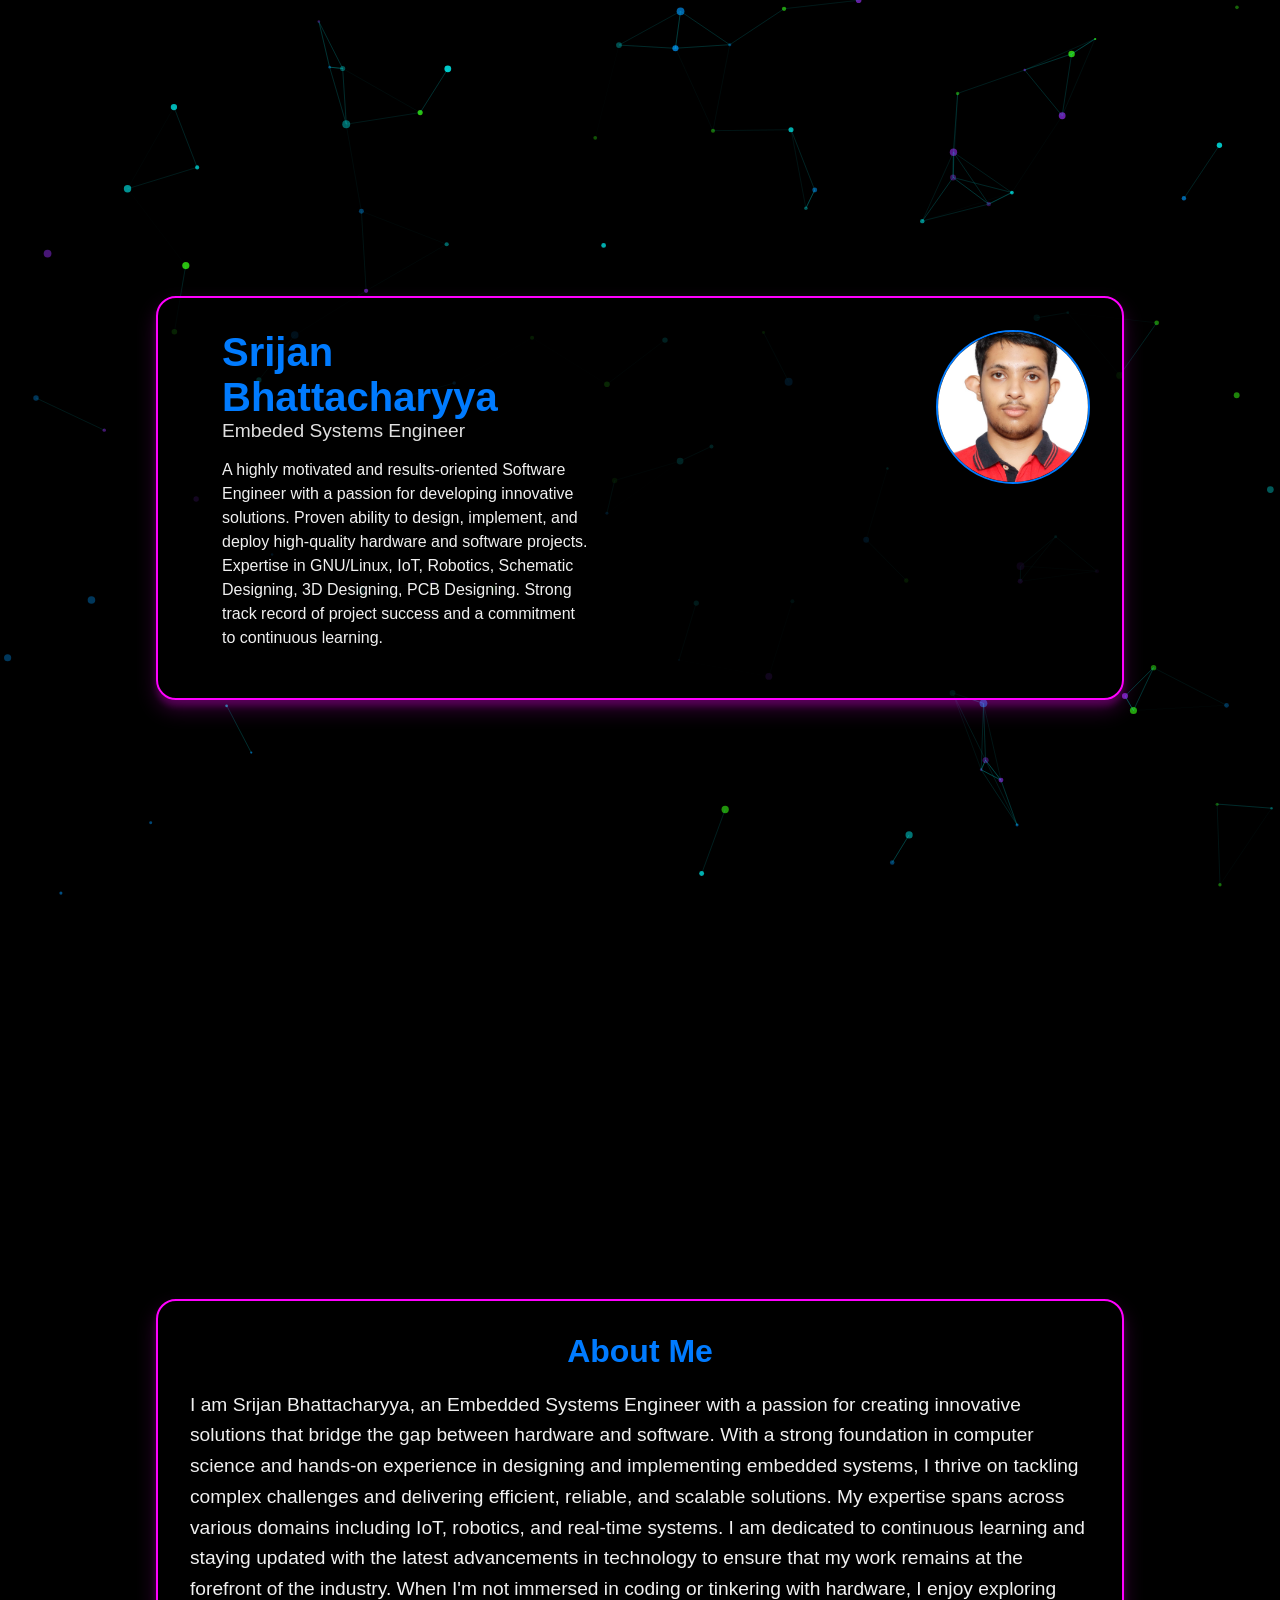
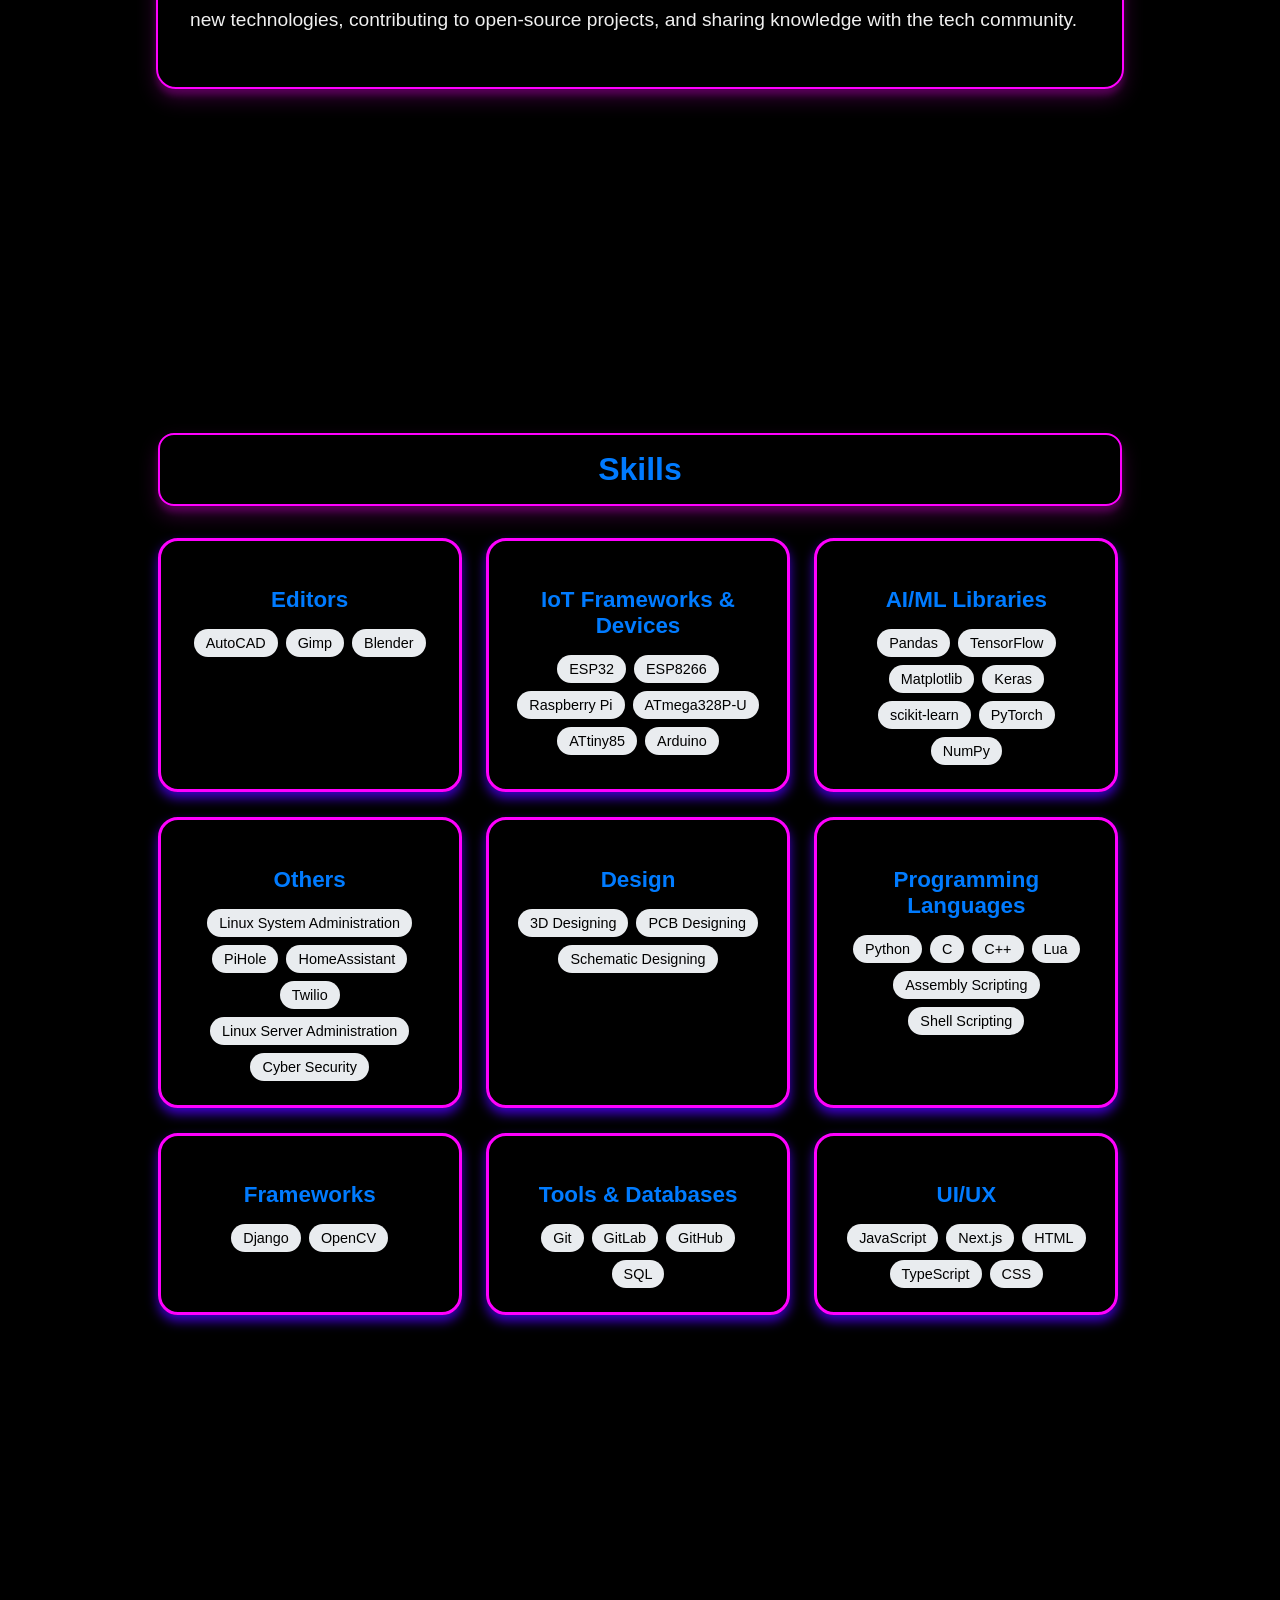
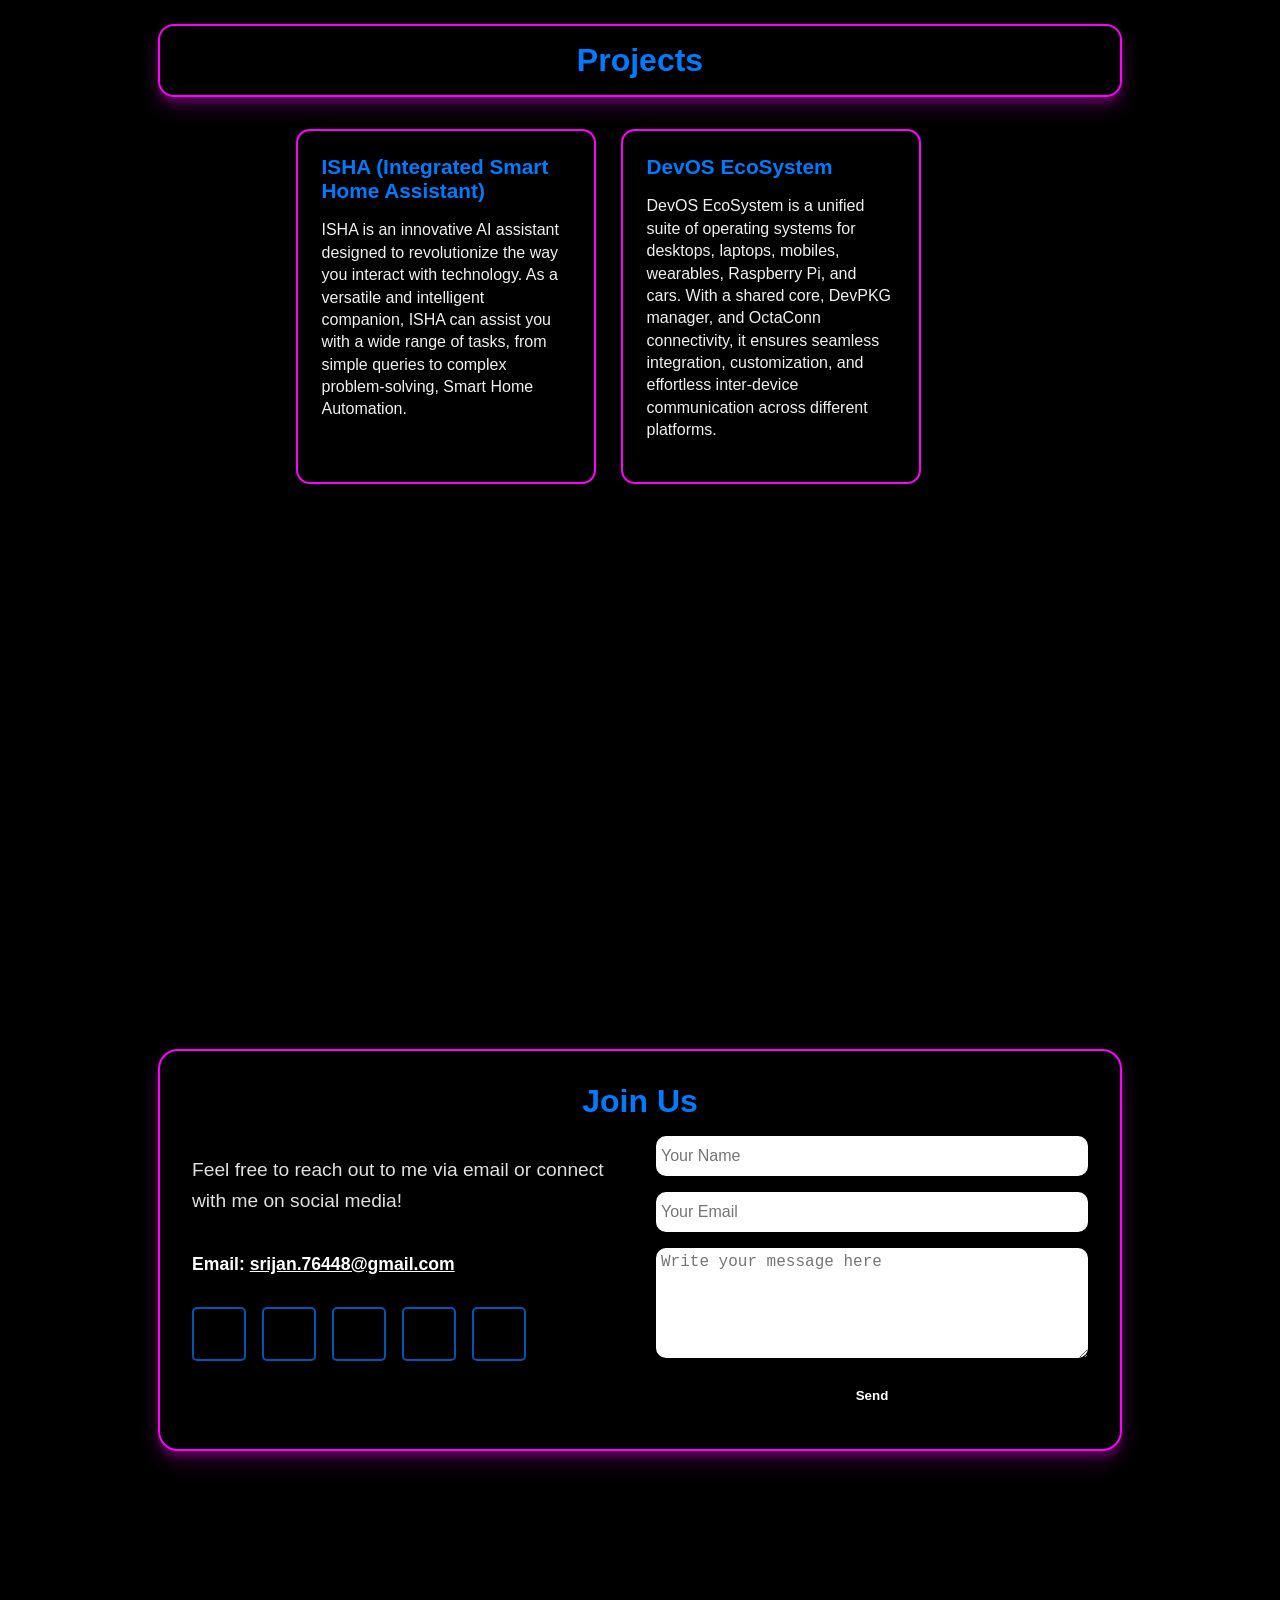
==== index.html @ d88d39b9 "Add files via upload" ====
<!DOCTYPE html>
<html lang="en">
  <head>
    <meta charset="UTF-8" />
    <meta name="viewport" content="width=device-width, initial-scale=1.0" />
    <title id="web-title">My Portfolio</title>
    <link rel="stylesheet" href="index.css" />
  </head>
  <body>
    <canvas id="particleAccelerator"></canvas>
    <!-- Home Card -->
    <div class="home-space section-space">
      <div id="home" class="home card">
        <img
          id="profile-pic"
          src=""
          alt="Srijan Bhattacharyya"
          align="right"
          class="profile-pic"
        />
        <div class="text-area" align="left">
          <span id="user-name" class="user-name">Srijan Bhattacharyya</span>
          <br />
          <span id="user-details" class="user-details"></span>
          <br />
          <p id="user-short-description" class="user-short-description"></p>
        </div>
      </div>
    </div>

    <!-- About Card -->
    <div class="about-space section-space">
      <div id="about" class="about card">
        <span id="about-title" class="about-title card-title">About Me</span>
        <p id="about-description" class="about-description"></p>
      </div>
    </div>

    <!-- Skills Card -->
    <div class="skills-space section-space">
      <div id="skills" class="skills">
        <div class="card title-card">
          <span id="skills-title" class="skills-title title-card-title">Skills</span>
        </div>
        <div id="skills-list" class="skills-list"></div>
      </div>
    </div>

    <!-- Projects Card -->
    <div class="projects-space section-space">
      <div class="projects">
        <div class="card title-card">
          <span id="projects-title" class="projects-title title-card-title"
            >Projects</span
          >
        </div>
        <div id="projects-list" class="projects-list"></div>
      </div>
    </div>

    <!-- Contact Us Card -->
    <div class="contact-us-space section-space">
      <div id="contact" class="contact card">
        <span id="contact-form-title" class="contact-form-title card-title">
          Join Us
        </span>

        <div class="contact-container">
          <!-- LEFT: Info -->
          <div class="contact-info">
            <p id="contact-description" class="contact-description"></p>
            <br>
            <span id="email-address" class="email-address"></span>
            <br>
            <div id="social-links" class="social-links"></div>
          </div>

          <!-- RIGHT: Form -->
          <div id="contact-form" class="contact-form">
            <input
              type="text"
              id="name"
              name="name"
              required
              placeholder="Your Name"
              class="contact-form-entrys"
            />
            <input
              type="email"
              id="email"
              name="email"
              required
              placeholder="Your Email"
              class="contact-form-entrys"
            />
            <textarea
              id="message"
              name="message"
              required
              placeholder="Write your message here"
              class="message-box contact-form-entrys"
            ></textarea>
            <button
              type="submit"
              id="submit"
              class="contact-form-submit-button"
            >
              Send
            </button>
          </div>
        </div>
      </div>
    </div>

    <script src="index.js"></script>
  </body>
</html>
---- index.css ----
:root {
  --base-color: #000000;
  --base-card-color: #000000cc;
  --base-border-color: #ff00ff;
  --highlight-color: #0056b3;
  --h1-color: #007bff;
  --h2-color: #007bff;
  --h3-color: #007bff;
  --text-color: #ffffff;
  --text-color-1: #e0e0e0;
  --text-color-2: #f0f0f0;
  --base-button-bg-color: #000000;
  --base-button-bg-hover-color: #000000;
  --chip-bg-color: #e9ecef;
  --chip-text-color: #000000;
  --card-shadow-color: #ff00ff33;
  --small-card-shadow-color: #4d00ffcc;

  --card-shadow-offset: 0;
  --card-shadow-w-offset: 6px;
  --card-shadow-h-offset: 12px;

  --floating-card-shadow-offset: 0;
  --floating-card-shadow-Xw-offset: 10px;
  --floating-card-shadow-Xh-offset: 20px;
  --floating-card-shadow-Yw-offset: 6px;
  --floating-card-shadow-Yh-offset: 6px;

  --card-border-radius: 14px;
  --card-list-gap: 25px;
  --max-card-width: 900px;
  --max-small-card-width: 300px;
}

body {
  font-family: Arial, sans-serif;
  transition: background-color 0.5s ease-in-out, color 0.5s ease-in-out;
  margin: 0;
  padding: 0;
  display: flex;
  flex-direction: column;
  align-items: center;
  overflow-x: hidden;
  position: relative;
  background-color: var(--base-color);
  color: var(--text-color);
  overflow-y: scroll;
}

::-webkit-scrollbar {
  width: 0;
}

#particleAccelerator {
  position: fixed;
  top: 0;
  left: 0;
  width: 100%;
  height: 100%;
  z-index: -1;
}

/* Reusable Card Style */
.card {
  width: 70vw;
  max-width: var(--max-card-width);
  padding: 2rem;
  border-radius: 20px;
  border: 2px solid var(--base-border-color);
  background: var(--base-card-color);
  box-shadow: var(--floating-card-shadow-offset) var(--floating-card-shadow-Xw-offset) var(--floating-card-shadow-Xh-offset) var(--card-shadow-color),
              var(--floating-card-shadow-offset) var(--floating-card-shadow-Yw-offset) var(--floating-card-shadow-Yh-offset) var(--card-shadow-color);
  text-align: center;
  animation: float 2s ease-in-out infinite alternate;
}

.card-title {
  display: block;
  font-size: 2rem;
  font-weight: bold;
  color: var(--h2-color);
  margin-bottom: 1rem;
}

.title-card-title {
  font-size: 2rem;
  font-weight: bold;
  color: var(--h2-color);
  margin-bottom: 1rem;
}


/* Title Cards */
.title-card {
  margin-bottom: 2rem;
  padding: 1rem 2rem;
  border: 2px solid var(--base-border-color);
  border-radius: 16px;
  background: var(--base-card-color);
  box-shadow: var(--floating-card-shadow-offset) var(--floating-card-shadow-Xw-offset) var(--floating-card-shadow-Xh-offset) var(--card-shadow-color),
              var(--floating-card-shadow-offset) var(--floating-card-shadow-Yw-offset) var(--floating-card-shadow-Yh-offset) var(--card-shadow-color);
  color: var(--h1-color);
  text-align: center;
  left: auto;
}

/* Give some spacing between sections */
.section-space {
  width: 100%;
  min-height: 100vh;
  display: flex;
  justify-content: center;
  align-items: center;
  padding: 3rem 1rem;
}

@media only screen and (max-width: 600px) {
  .card {
    width: 90vw;
    padding: 1.5rem;
  }
}

@keyframes float {
  0% {
    transform: translateY(0);
  }
  100% {
    transform: translateY(-5px);
  }
}

/* Card Barrel Roll */
@keyframes barrel-roll {
  0% {
    transform: rotate(0deg) scale(0.9);
    opacity: 0;
  }
  100% {
    transform: rotate(360deg) scale(1);
    opacity: 1;
  }
}

/* .card {
  opacity: 0;
  transform: scale(0.9);
  transition: opacity 0.5s, transform 0.5s;
} */

.card.roll-in {
  animation: barrel-roll 1s ease forwards;
}

/* Home Card */
.home {
  position: absolute;
  top: auto;
  left: auto;
  width: 100%;
  height: auto;
  max-width: var(--max-card-width);
}

.profile-pic {
  width: 150px;
  height: 150px;
  border-radius: 50%;
  object-fit: cover;
  border: 2px solid var(--h1-color);
}

.text-area {
  text-align: left;
  margin-left: 2rem;
  vertical-align: middle;
  max-width: calc(60vw - 400px);
  margin-top: auto;
  margin-bottom: auto;
}

.user-name {
  font-size: 2.5rem;
  font-weight: bold;
  color: var(--h1-color);
  margin-top: 1rem;
}

.user-details {
  font-size: 1.2rem;
  color: var(--text-color-1);
}

.user-short-description {
  margin-top: 1rem;
  font-size: 1rem;
  line-height: 1.5;
  color: var(--text-color-2);
}

/* About Card */
.about {
  width: 100%;
  max-width: var(--max-card-width);
  height: auto;
}

.about-description {
  font-size: 1.2rem;
  line-height: 1.6;
  color: var(--text-color-2);
  text-align: left;
}

/* Skills Cards */
.skills-space {
  width: 100%;
  min-height: 100vh;
  display: flex;
  justify-content: center;
  align-items: center;
  padding: 2rem;
}

.skills-list {
  display: grid;
  grid-template-columns: repeat(auto-fill, minmax(var(--max-small-card-width), 1fr));
  gap: var(--card-list-gap);
  justify-content: center;
  margin-top: 2rem;
  max-width: 960px;
}

.skill-card {
  background: var(--base-card-color);
  border: 3px solid var(--base-border-color);
  border-radius: 20px;
  padding: 1.5rem;
  width: 250px;
  box-shadow: var(--card-shadow-offset) var(--card-shadow-w-offset) var(--card-shadow-h-offset) var(--small-card-shadow-color);
  transition: transform 0.3s ease, box-shadow 0.3s ease;
  justify-self: center;
}

.skill-type {
  font-size: 1.4rem;
  font-weight: bold;
  color: var(--h3-color);
  margin-bottom: 1rem;
  text-align: center;
}

.skill-list {
  display: flex;
  flex-wrap: wrap;
  gap: 8px;
  justify-content: center;
}

.skill-list span {
  background: var(--chip-bg-color);
  padding: 6px 12px;
  border-radius: var(--card-border-radius);
  font-size: 0.9rem;
  color: var(--chip-text-color);
}

/* Projects Cards */
.projects-list {
  display: grid;
  grid-template-columns: repeat(auto-fill, minmax(var(--max-small-card-width), 1fr));
  gap: var(--card-list-gap);
  justify-content: center;
  margin-top: 2rem;
  max-width: var(--max-card-width);
}

/* Individual Project Card */
.project-card {
  background: var(--base-card-color);
  border: 2px solid var(--base-border-color);
  border-radius: var(--card-border-radius);
  padding: 1.5rem;
  transition: transform 0.3s ease, box-shadow 0.3s ease;
  text-align: left;
}

.projects-list {
  display: grid;
  grid-template-columns: repeat(auto-fit, var(--max-small-card-width));
  gap: var(--card-list-gap);
  justify-content: center;
  margin-top: 2rem;
  max-width: var(--max-card-width);
}

.project-card:hover {
  transform: translateY(-6px);
  box-shadow: var(--card-shadow-offset) var(--card-shadow-w-offset) var(--card-shadow-h-offset) var(--small-card-shadow-color);
}

.project-title {
  font-size: 1.3rem;
  font-weight: bold;
  color: var(--h3-color);
  margin-bottom: 0.5rem;
  display: block;
}

.project-description {
  font-size: 1rem;
  color: var(--text-color-2);
  margin-bottom: 1rem;
  line-height: 1.4;
}

.project-card a {
  display: inline-block;
  margin-top: 0.5rem;
  color: var(--base-border-color);
  font-weight: bold;
  text-decoration: none;
  transition: color 0.3s;
}

.project-image {
  width: 100%;
  height: 150px;
  object-fit: cover;
  border-radius: var(--card-border-radius);
  margin-bottom: 1rem;
}

.project-card a:hover {
  color: #007bff;
}

/* Contact Us Card */
.contact-container {
  display: flex;
  justify-content: space-between;
  align-items: flex-start;
  gap: 2rem;
  flex-wrap: wrap;
}

.contact-info {
  flex: 1;
  text-align: left;
}

.contact-form {
  flex: 1;
  display: flex;
  flex-direction: column;
  gap: 1rem;
}

.contact-form-entrys {
  display: flex;
  flex-direction: column;
  border: #00ffff40;
  border-radius: 10px;
  font-size: 1rem;
  transition: all 250ms ease;
  min-height: 30px;
  padding: 5px;
}

@media (max-width: 768px) {
  .contact-container {
    flex-direction: column;
  }
  .contact-info,
  .contact-form {
    width: 100%;
  }
}

.message-box {
  min-height: 100px;
  resize: vertical;
  max-height: 150px;
  overflow-y: auto;
}

.contact-form button {
  padding: 0.75rem 1.5rem;
  border: 2px solid var(--base-button-bg-hover-color);
  border-radius: 10px;
  background-color: var(--base-button-bg-color);
  color: var(--text-color);
  cursor: pointer;
  font-weight: bold;
  transition: background-color 0.3s;
}

.contact-form button:hover {
  background-color: var(--base-button-bg-hover-color);
}

.contact-description {
  font-size: 1.2rem;
  line-height: 1.6;
  color: var(--text-color-1);
  word-wrap: break-word;
}

.email-address{
  font-size: 1.1rem;
  font-weight: bold;
  color: var(--text-color);
}

.mail-id {
  text-decoration: underline;
}

.social-links {
  margin-top: 1rem;
  display: flex;
  gap: 1rem;
}

.social-icon {
  margin-top: 1rem;
  border-width: 2px;
  border-style: solid;
  border-radius: 5px;
  border-color: var(--base-button-border-color);
  color: #0056b3;
  width: 50px;
  height: 50px;
  position: relative;
  overflow: hidden;
  display: flex;
  align-items: center;
  justify-content: center;
  background: var(--base-button-bg-color);
}
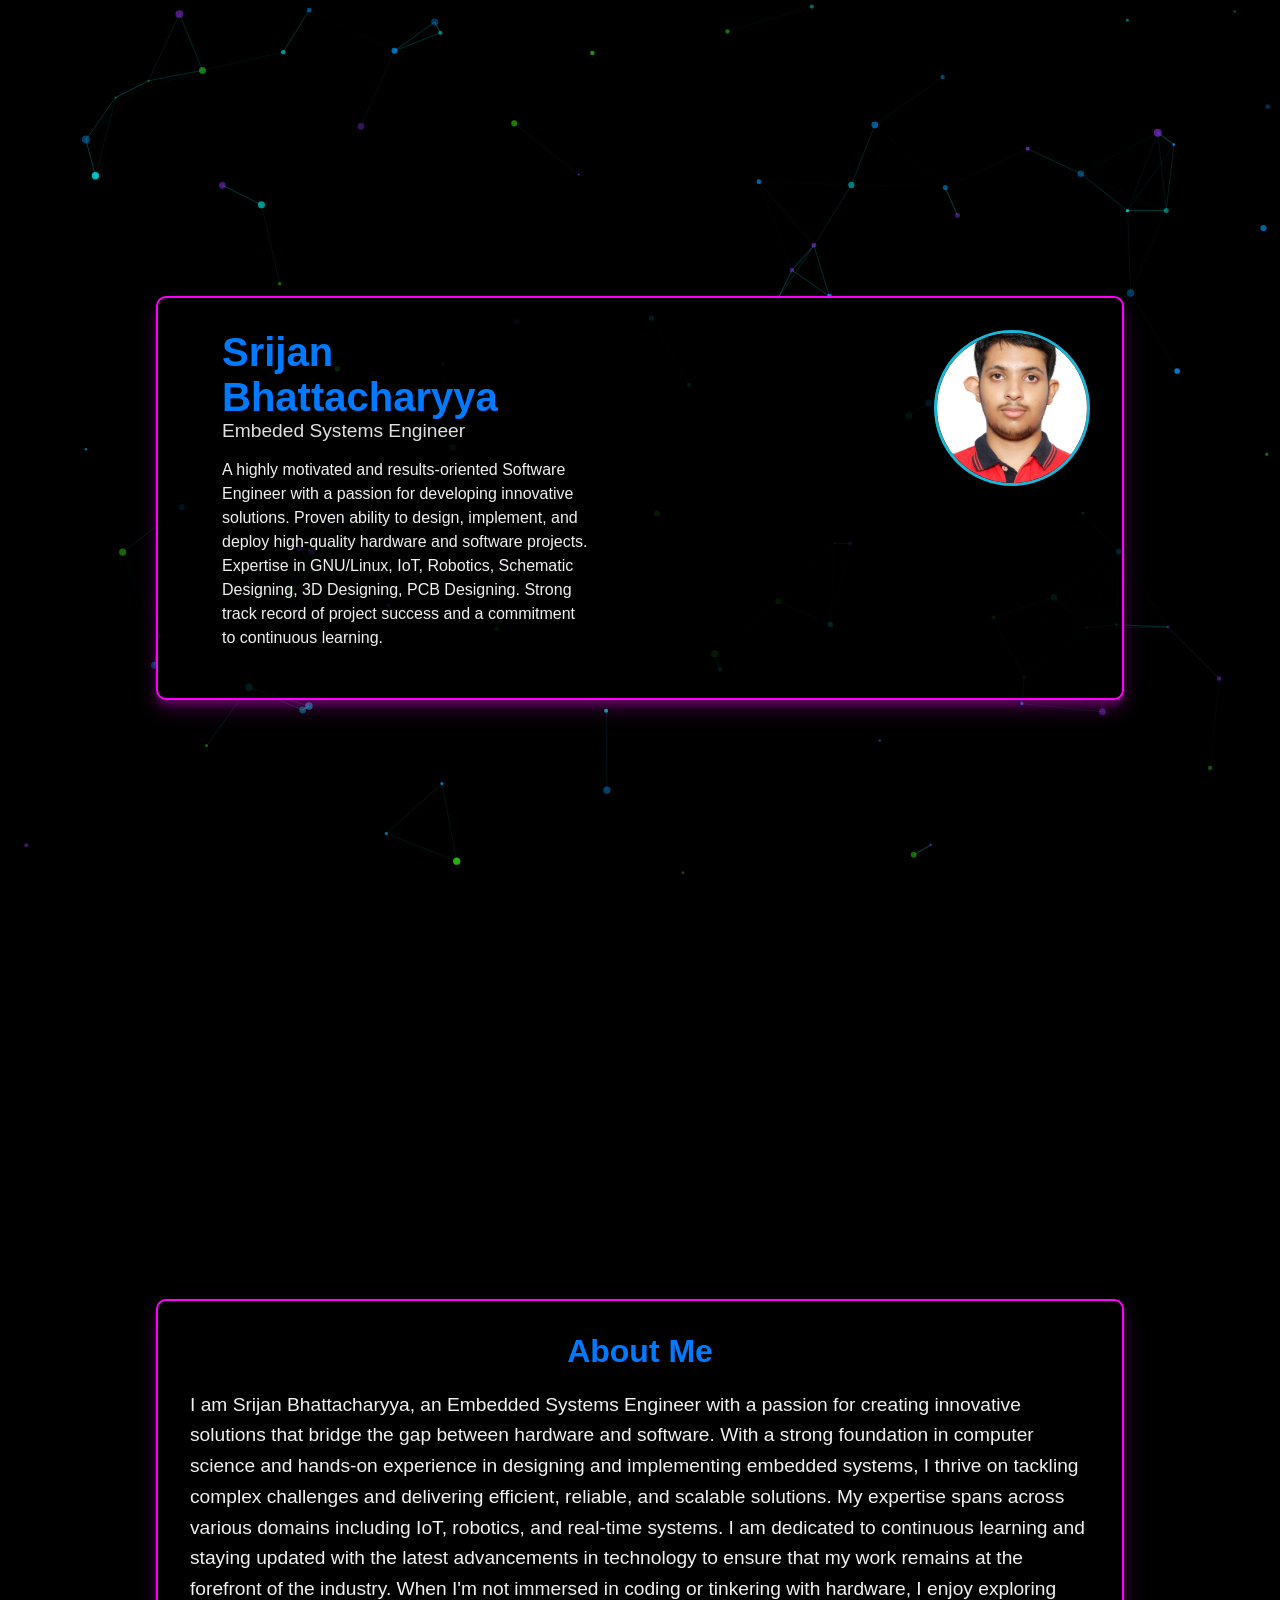
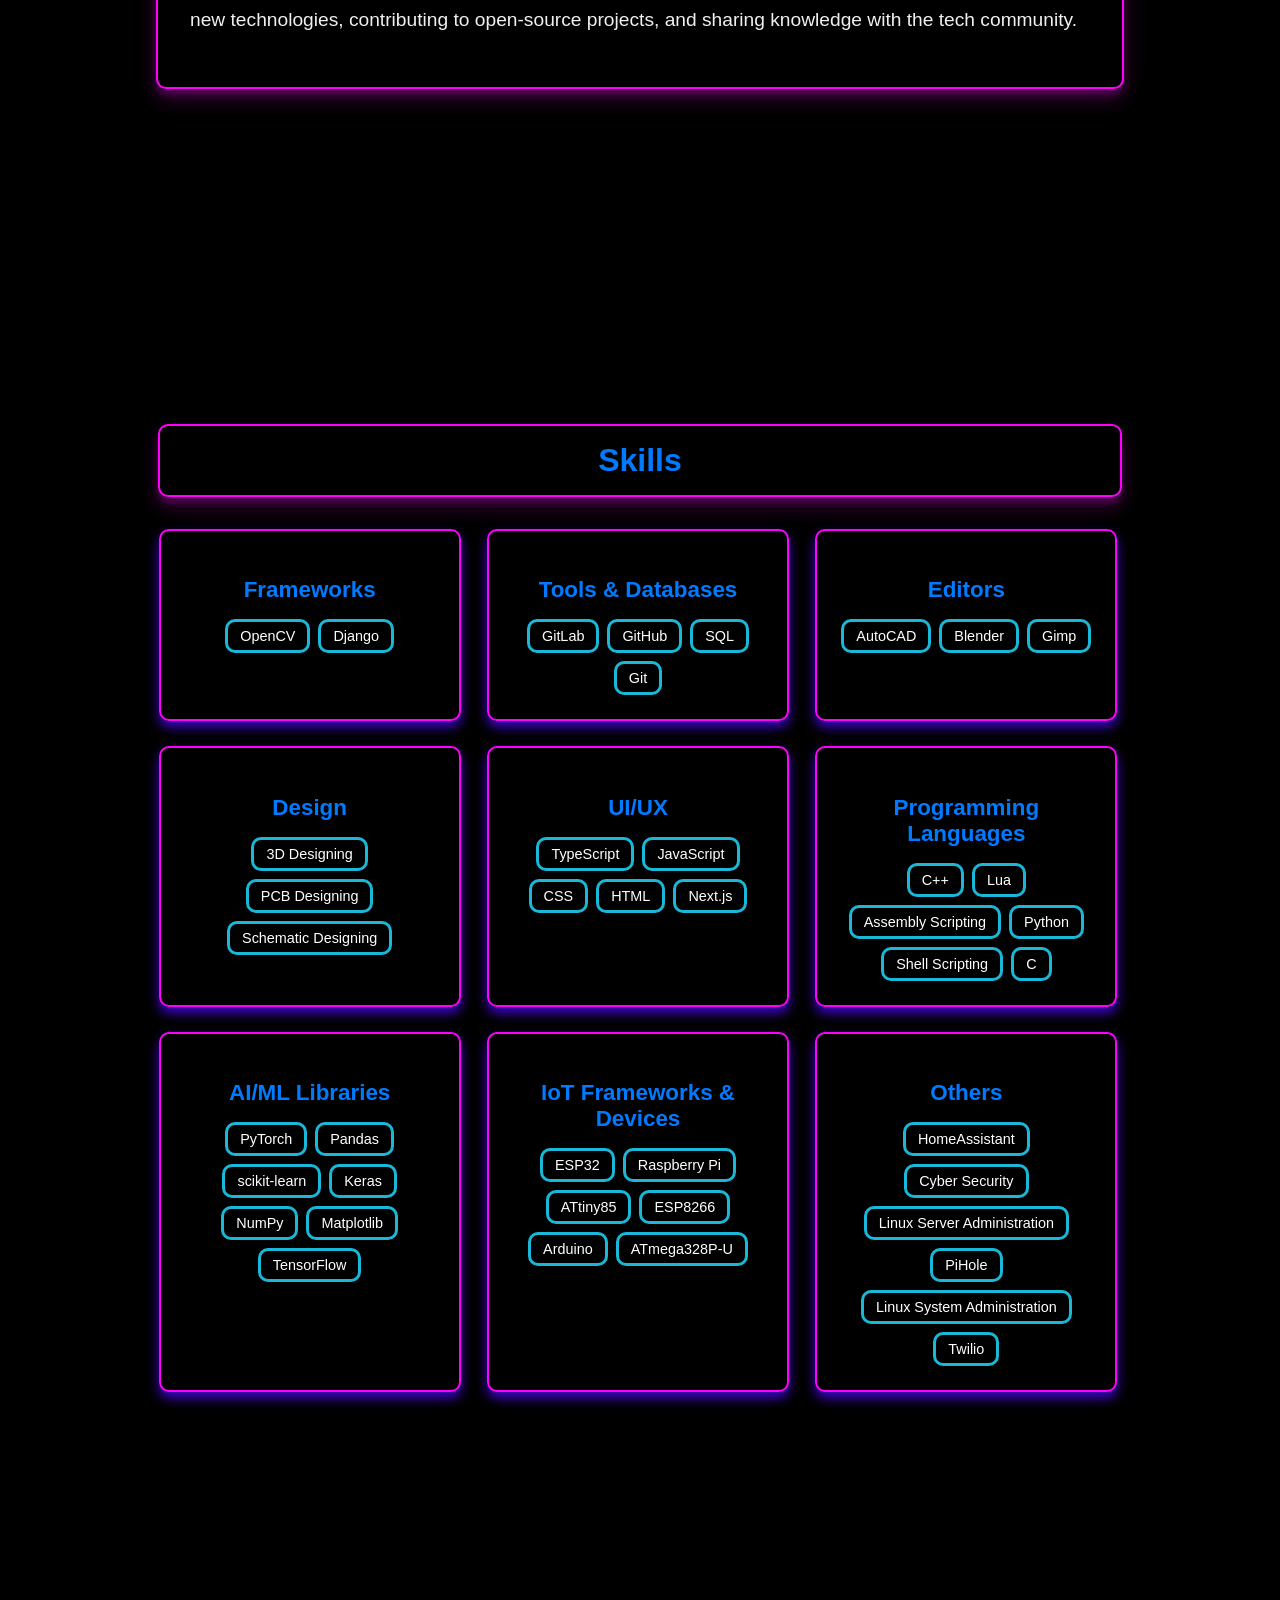
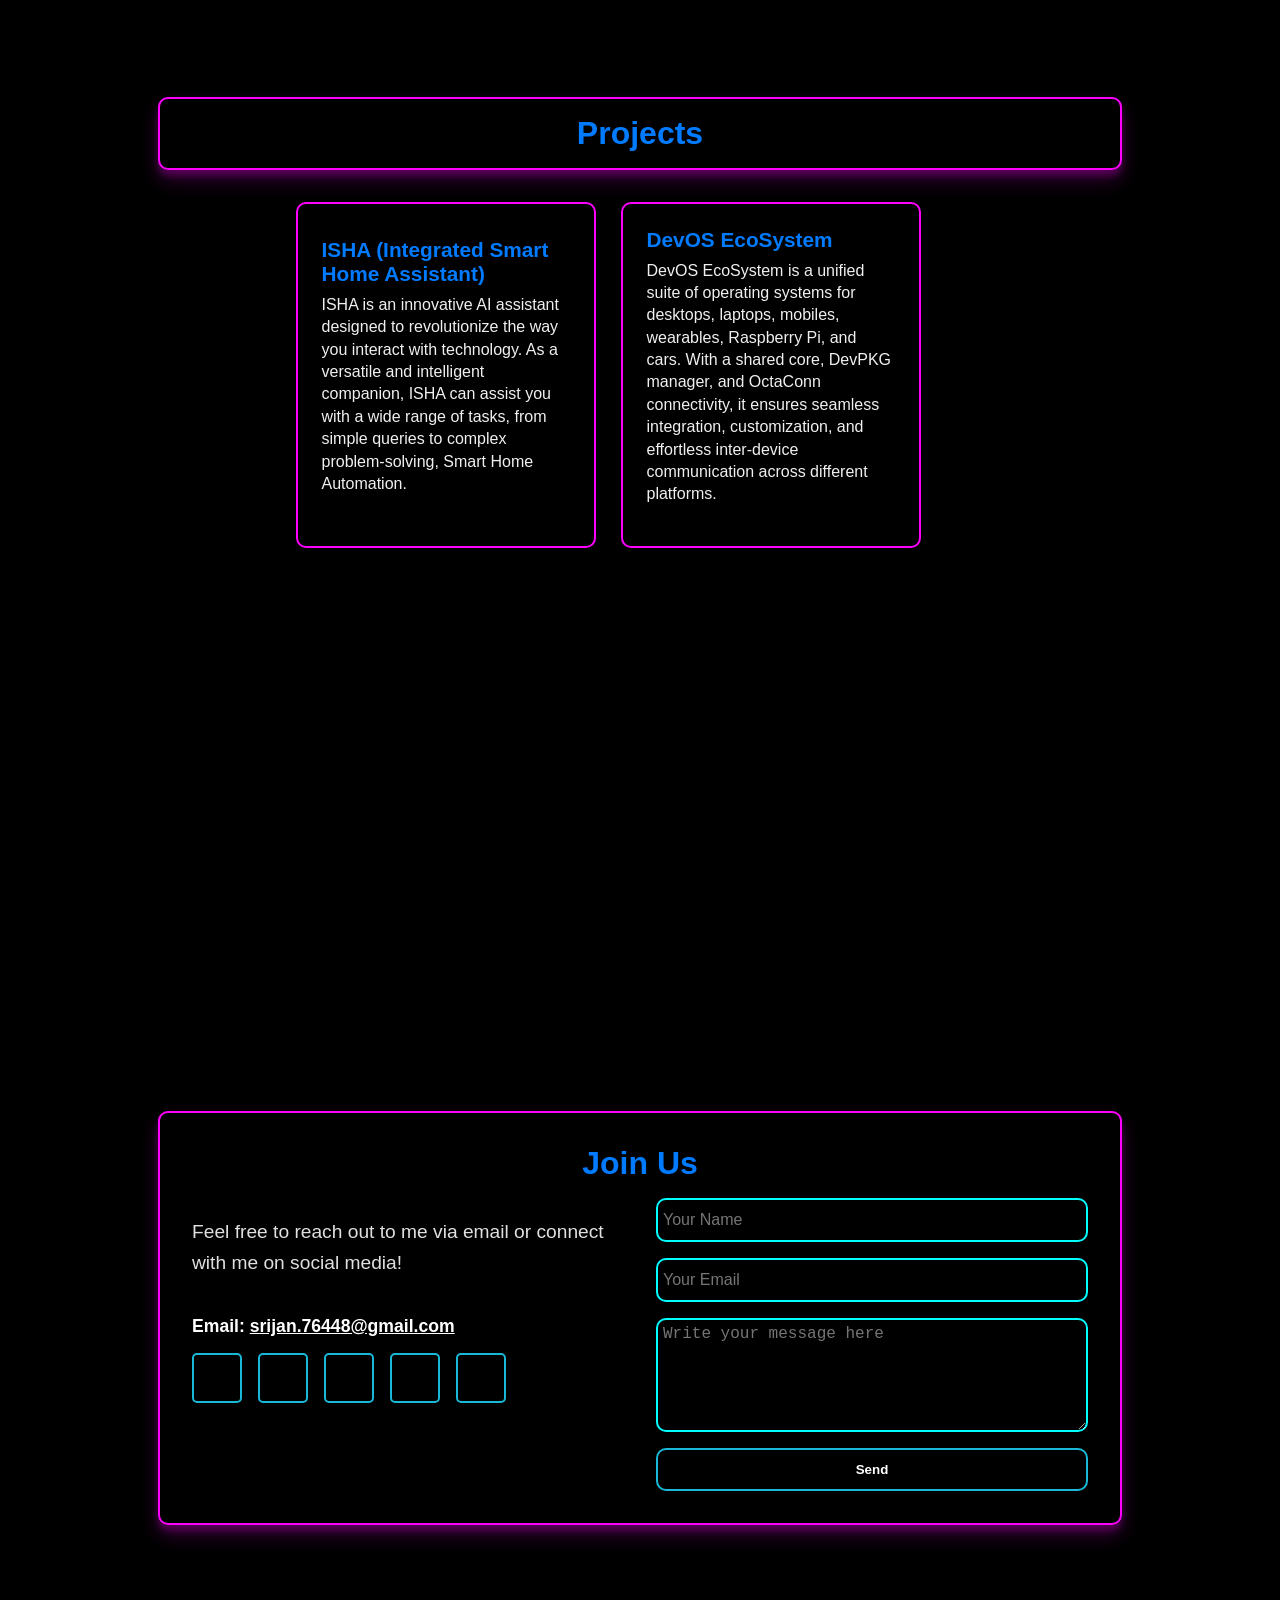
==== commit 0c868923: "Add files via upload" ====
--- a/index.html
+++ b/index.html
@@ -4,9 +4,16 @@
     <meta charset="UTF-8" />
     <meta name="viewport" content="width=device-width, initial-scale=1.0" />
     <title id="web-title">My Portfolio</title>
+    <link
+      rel="icon"
+      type="image/webp"
+      href="assets/imgs/logo.webp"
+      id="web-icon"
+    />
     <link rel="stylesheet" href="index.css" />
   </head>
   <body>
+    <div id="loadingScreen" class="loading-screen"></div>
     <canvas id="particleAccelerator"></canvas>
     <!-- Home Card -->
     <div class="home-space section-space">
@@ -40,7 +47,9 @@
     <div class="skills-space section-space">
       <div id="skills" class="skills">
         <div class="card title-card">
-          <span id="skills-title" class="skills-title title-card-title">Skills</span>
+          <span id="skills-title" class="skills-title title-card-title"
+            >Skills</span
+          >
         </div>
         <div id="skills-list" class="skills-list"></div>
       </div>
@@ -69,9 +78,9 @@
           <!-- LEFT: Info -->
           <div class="contact-info">
             <p id="contact-description" class="contact-description"></p>
-            <br>
+            <br />
             <span id="email-address" class="email-address"></span>
-            <br>
+            <br />
             <div id="social-links" class="social-links"></div>
           </div>
 
@@ -83,7 +92,7 @@
               name="name"
               required
               placeholder="Your Name"
-              class="contact-form-entrys"
+              class="contact-form-entry"
             />
             <input
               type="email"
@@ -91,14 +100,14 @@
               name="email"
               required
               placeholder="Your Email"
-              class="contact-form-entrys"
+              class="contact-form-entry"
             />
             <textarea
               id="message"
               name="message"
               required
               placeholder="Write your message here"
-              class="message-box contact-form-entrys"
+              class="message-box contact-form-entry"
             ></textarea>
             <button
               type="submit"
@@ -112,6 +121,10 @@
       </div>
     </div>
 
+    <div id="project-popup" class="project-popup">
+      <div id="project-popup-content" class="project-popup-content"></div>
+    </div>
+
     <script src="index.js"></script>
   </body>
 </html>
--- a/index.css
+++ b/index.css
@@ -1,6 +1,5 @@
 :root {
   --base-color: #000000;
-  --base-card-color: #000000cc;
   --base-border-color: #ff00ff;
   --highlight-color: #0056b3;
   --h1-color: #007bff;
@@ -9,16 +8,29 @@
   --text-color: #ffffff;
   --text-color-1: #e0e0e0;
   --text-color-2: #f0f0f0;
-  --base-button-bg-color: #000000;
-  --base-button-bg-hover-color: #000000;
-  --chip-bg-color: #e9ecef;
-  --chip-text-color: #000000;
-  --card-shadow-color: #ff00ff33;
-  --small-card-shadow-color: #4d00ffcc;
+  --base-border-radius: 10px;
+
+  --button-bg-color: #000000;
+  --button-border-color: #19b8d8;
+  --button-text-color: #007bff;
+  --button-bg-hover-color: #19b8d8;
+  --button-border-hover-color: #000000;
+  --button-text-hover-color: #000000;
+
+  --chip-bg-color: #00000000;
+  --chip-text-color: #ffffffff;
+  --chip-border-color: #19b8d8;
+  --chip-border-width: 3px;
 
   --card-shadow-offset: 0;
   --card-shadow-w-offset: 6px;
   --card-shadow-h-offset: 12px;
+  --card-shadow-color: #ff00ff33;
+  --card-border-width: 2px;
+  --base-card-color: #000000cc;
+  --max-card-width: 900px;
+  --max-card-height: 500px;
+  --small-card-shadow-color: #4d00ffcc;
 
   --floating-card-shadow-offset: 0;
   --floating-card-shadow-Xw-offset: 10px;
@@ -26,10 +38,18 @@
   --floating-card-shadow-Yw-offset: 6px;
   --floating-card-shadow-Yh-offset: 6px;
 
-  --card-border-radius: 14px;
+  --text-entry-border-color: #00ffff;
+  --text-entry-focus-border-color: #007bff;
+  --text-entry-bg-color: #000000;
+  --text-entry-text-color: #ffffff;
+  --text-entry-border-width: 2px;
+
   --card-list-gap: 25px;
-  --max-card-width: 900px;
   --max-small-card-width: 300px;
+
+  --social-button-size: 50px;
+  --social-button-icon-size: 24px;
+  --social-button-icon-color: #0056b3;
 }
 
 body {
@@ -65,11 +85,14 @@
   width: 70vw;
   max-width: var(--max-card-width);
   padding: 2rem;
-  border-radius: 20px;
+  border-radius: var(--base-border-radius);
   border: 2px solid var(--base-border-color);
   background: var(--base-card-color);
-  box-shadow: var(--floating-card-shadow-offset) var(--floating-card-shadow-Xw-offset) var(--floating-card-shadow-Xh-offset) var(--card-shadow-color),
-              var(--floating-card-shadow-offset) var(--floating-card-shadow-Yw-offset) var(--floating-card-shadow-Yh-offset) var(--card-shadow-color);
+  box-shadow: var(--floating-card-shadow-offset)
+      var(--floating-card-shadow-Xw-offset)
+      var(--floating-card-shadow-Xh-offset) var(--card-shadow-color),
+    var(--floating-card-shadow-offset) var(--floating-card-shadow-Yw-offset)
+      var(--floating-card-shadow-Yh-offset) var(--card-shadow-color);
   text-align: center;
   animation: float 2s ease-in-out infinite alternate;
 }
@@ -88,17 +111,19 @@
   color: var(--h2-color);
   margin-bottom: 1rem;
 }
-
 
 /* Title Cards */
 .title-card {
   margin-bottom: 2rem;
   padding: 1rem 2rem;
   border: 2px solid var(--base-border-color);
-  border-radius: 16px;
+  border-radius: var(--base-border-radius);
   background: var(--base-card-color);
-  box-shadow: var(--floating-card-shadow-offset) var(--floating-card-shadow-Xw-offset) var(--floating-card-shadow-Xh-offset) var(--card-shadow-color),
-              var(--floating-card-shadow-offset) var(--floating-card-shadow-Yw-offset) var(--floating-card-shadow-Yh-offset) var(--card-shadow-color);
+  box-shadow: var(--floating-card-shadow-offset)
+      var(--floating-card-shadow-Xw-offset)
+      var(--floating-card-shadow-Xh-offset) var(--card-shadow-color),
+    var(--floating-card-shadow-offset) var(--floating-card-shadow-Yw-offset)
+      var(--floating-card-shadow-Yh-offset) var(--card-shadow-color);
   color: var(--h1-color);
   text-align: center;
   left: auto;
@@ -130,26 +155,20 @@
   }
 }
 
-/* Card Barrel Roll */
-@keyframes barrel-roll {
-  0% {
-    transform: rotate(0deg) scale(0.9);
+/* Barrel Roll Animation */
+@keyframes roll-in {
+  from {
     opacity: 0;
-  }
-  100% {
-    transform: rotate(360deg) scale(1);
+    transform: perspective(500px) rotateY(180deg);
+  }
+  to {
     opacity: 1;
-  }
-}
-
-/* .card {
-  opacity: 0;
-  transform: scale(0.9);
-  transition: opacity 0.5s, transform 0.5s;
-} */
-
-.card.roll-in {
-  animation: barrel-roll 1s ease forwards;
+    transform: perspective(500px) rotateY(0deg);
+  }
+}
+
+.roll-in {
+  animation: roll-in 1.2s cubic-bezier(0.25, 0.46, 0.45, 0.94) both;
 }
 
 /* Home Card */
@@ -159,7 +178,7 @@
   left: auto;
   width: 100%;
   height: auto;
-  max-width: var(--max-card-width);
+  /* max-width: var(--max-card-width); */
 }
 
 .profile-pic {
@@ -167,7 +186,7 @@
   height: 150px;
   border-radius: 50%;
   object-fit: cover;
-  border: 2px solid var(--h1-color);
+  border: var(--chip-border-width) solid var(--chip-border-color);
 }
 
 .text-area {
@@ -224,7 +243,10 @@
 
 .skills-list {
   display: grid;
-  grid-template-columns: repeat(auto-fill, minmax(var(--max-small-card-width), 1fr));
+  grid-template-columns: repeat(
+    auto-fill,
+    minmax(var(--max-small-card-width), 1fr)
+  );
   gap: var(--card-list-gap);
   justify-content: center;
   margin-top: 2rem;
@@ -233,11 +255,12 @@
 
 .skill-card {
   background: var(--base-card-color);
-  border: 3px solid var(--base-border-color);
-  border-radius: 20px;
+  border: var(--card-border-width) solid var(--base-border-color);
+  border-radius: var(--base-border-radius);
   padding: 1.5rem;
   width: 250px;
-  box-shadow: var(--card-shadow-offset) var(--card-shadow-w-offset) var(--card-shadow-h-offset) var(--small-card-shadow-color);
+  box-shadow: var(--card-shadow-offset) var(--card-shadow-w-offset)
+    var(--card-shadow-h-offset) var(--small-card-shadow-color);
   transition: transform 0.3s ease, box-shadow 0.3s ease;
   justify-self: center;
 }
@@ -260,15 +283,20 @@
 .skill-list span {
   background: var(--chip-bg-color);
   padding: 6px 12px;
-  border-radius: var(--card-border-radius);
+  border-radius: var(--base-border-radius);
   font-size: 0.9rem;
   color: var(--chip-text-color);
+  white-space: nowrap;
+  border: var(--chip-border-color) var(--chip-border-width) solid;
 }
 
 /* Projects Cards */
 .projects-list {
   display: grid;
-  grid-template-columns: repeat(auto-fill, minmax(var(--max-small-card-width), 1fr));
+  grid-template-columns: repeat(
+    auto-fill,
+    minmax(var(--max-small-card-width), 1fr)
+  );
   gap: var(--card-list-gap);
   justify-content: center;
   margin-top: 2rem;
@@ -278,8 +306,8 @@
 /* Individual Project Card */
 .project-card {
   background: var(--base-card-color);
-  border: 2px solid var(--base-border-color);
-  border-radius: var(--card-border-radius);
+  border: var(--card-border-width) solid var(--base-border-color);
+  border-radius: var(--base-border-radius);
   padding: 1.5rem;
   transition: transform 0.3s ease, box-shadow 0.3s ease;
   text-align: left;
@@ -296,7 +324,8 @@
 
 .project-card:hover {
   transform: translateY(-6px);
-  box-shadow: var(--card-shadow-offset) var(--card-shadow-w-offset) var(--card-shadow-h-offset) var(--small-card-shadow-color);
+  box-shadow: var(--card-shadow-offset) var(--card-shadow-w-offset)
+    var(--card-shadow-h-offset) var(--small-card-shadow-color);
 }
 
 .project-title {
@@ -335,6 +364,101 @@
   color: #007bff;
 }
 
+/* Project Popup */
+.project-popup {
+  position: fixed;
+  top: 0;
+  left: 0;
+  width: 100%;
+  height: 100%;
+  background-color: rgba(0, 0, 0, 0.8);
+  display: flex;
+  justify-content: center;
+  align-items: center;
+  opacity: 0;
+  visibility: hidden;
+  transition: opacity 0.3s ease, visibility 0.3s ease;
+  z-index: 10000;
+}
+
+.project-popup.visible {
+  opacity: 1;
+  visibility: visible;
+}
+
+.project-popup-content {
+  background-color: var(--base-card-color);
+  border: 2px solid var(--base-border-color);
+  border-radius: var(--base-border-radius);
+  padding: 2rem;
+  position: relative;
+  max-width: var(--max-card-width);
+  max-height: var(--max-card-height);
+  overflow-y: auto;
+  color: var(--text-color);
+  box-shadow: 0 0 20px var(--card-shadow-color);
+  transform: scale(0.9);
+  transition: transform 0.3s ease;
+}
+
+.project-popup.visible .project-popup-content {
+  transform: scale(1);
+}
+
+.popup-close-btn {
+  position: absolute;
+  top: 10px;
+  right: 20px;
+  font-size: 2rem;
+  color: var(--h1-color);
+  cursor: pointer;
+}
+
+.popup-project-image-container {
+  width: 100%;
+  text-align: center;
+  margin-bottom: 1rem;
+}
+
+.popup-project-image {
+  max-width: 100%;
+  height: auto;
+  border-radius: 8px;
+}
+
+.popup-project-title {
+  font-size: 1.8rem;
+  margin-bottom: 0.5rem;
+  text-align: center;
+}
+
+.popup-project-long-description {
+  font-size: 1rem;
+  line-height: 1.5;
+  margin-bottom: 1.5rem;
+}
+
+.popup-project-link-btn {
+  display: block;
+  width: fit-content;
+  margin: 0 auto;
+  padding: 0.75rem 1.5rem;
+  background-color: var(--highlight-color);
+  color: #fff;
+  text-align: center;
+  text-decoration: none;
+  border-radius: var(--base-border-radius);
+  transition: background-color 0.3s ease;
+}
+
+.popup-project-link-btn:hover {
+  background-color: var(--h1-color);
+}
+
+.no-scroll {
+  overflow: hidden;
+}
+
 /* Contact Us Card */
 .contact-container {
   display: flex;
@@ -356,15 +480,17 @@
   gap: 1rem;
 }
 
-.contact-form-entrys {
+.contact-form-entry {
   display: flex;
   flex-direction: column;
-  border: #00ffff40;
-  border-radius: 10px;
+  border: var(--text-entry-border-color) solid var(--text-entry-border-width);
+  border-radius: var(--base-border-radius);
   font-size: 1rem;
   transition: all 250ms ease;
   min-height: 30px;
   padding: 5px;
+  color: var(--text-entry-text-color);
+  background-color: var(--text-entry-bg-color);
 }
 
 @media (max-width: 768px) {
@@ -386,9 +512,9 @@
 
 .contact-form button {
   padding: 0.75rem 1.5rem;
-  border: 2px solid var(--base-button-bg-hover-color);
-  border-radius: 10px;
-  background-color: var(--base-button-bg-color);
+  border: 2px solid var(--button-border-color);
+  border-radius: var(--base-border-radius);
+  background-color: var(--button-bg-color);
   color: var(--text-color);
   cursor: pointer;
   font-weight: bold;
@@ -396,7 +522,9 @@
 }
 
 .contact-form button:hover {
-  background-color: var(--base-button-bg-hover-color);
+  color: var(--button-text-hover-color);
+  border-color: var(--button-border-hover-color);
+  background-color: var(--button-bg-hover-color);
 }
 
 .contact-description {
@@ -406,7 +534,7 @@
   word-wrap: break-word;
 }
 
-.email-address{
+.email-address {
   font-size: 1.1rem;
   font-weight: bold;
   color: var(--text-color);
@@ -415,26 +543,39 @@
 .mail-id {
   text-decoration: underline;
 }
-
 .social-links {
   margin-top: 1rem;
   display: flex;
   gap: 1rem;
 }
 
-.social-icon {
-  margin-top: 1rem;
+.social-link {
   border-width: 2px;
   border-style: solid;
   border-radius: 5px;
-  border-color: var(--base-button-border-color);
-  color: #0056b3;
-  width: 50px;
-  height: 50px;
+  border-color: var(--button-border-color);
+  cursor: pointer;
+  background: var(--button-bg-color);
+  transition: transform 0.2s ease-in-out;
+  width: var(--social-button-size);
+  height: var(--social-button-size);
+  display: flex;
+  justify-content: center;
+  align-items: center;
+}
+
+.social-link:hover {
+  transform: scale(1.1);
+}
+
+.social-icon {
+  color: var(--social-button-icon-color);
+  width: var(--social-button-icon-size);
+  height: var(--social-button-icon-size);
+  top: auto;
+  left: auto;
   position: relative;
   overflow: hidden;
-  display: flex;
   align-items: center;
   justify-content: center;
-  background: var(--base-button-bg-color);
-}+}
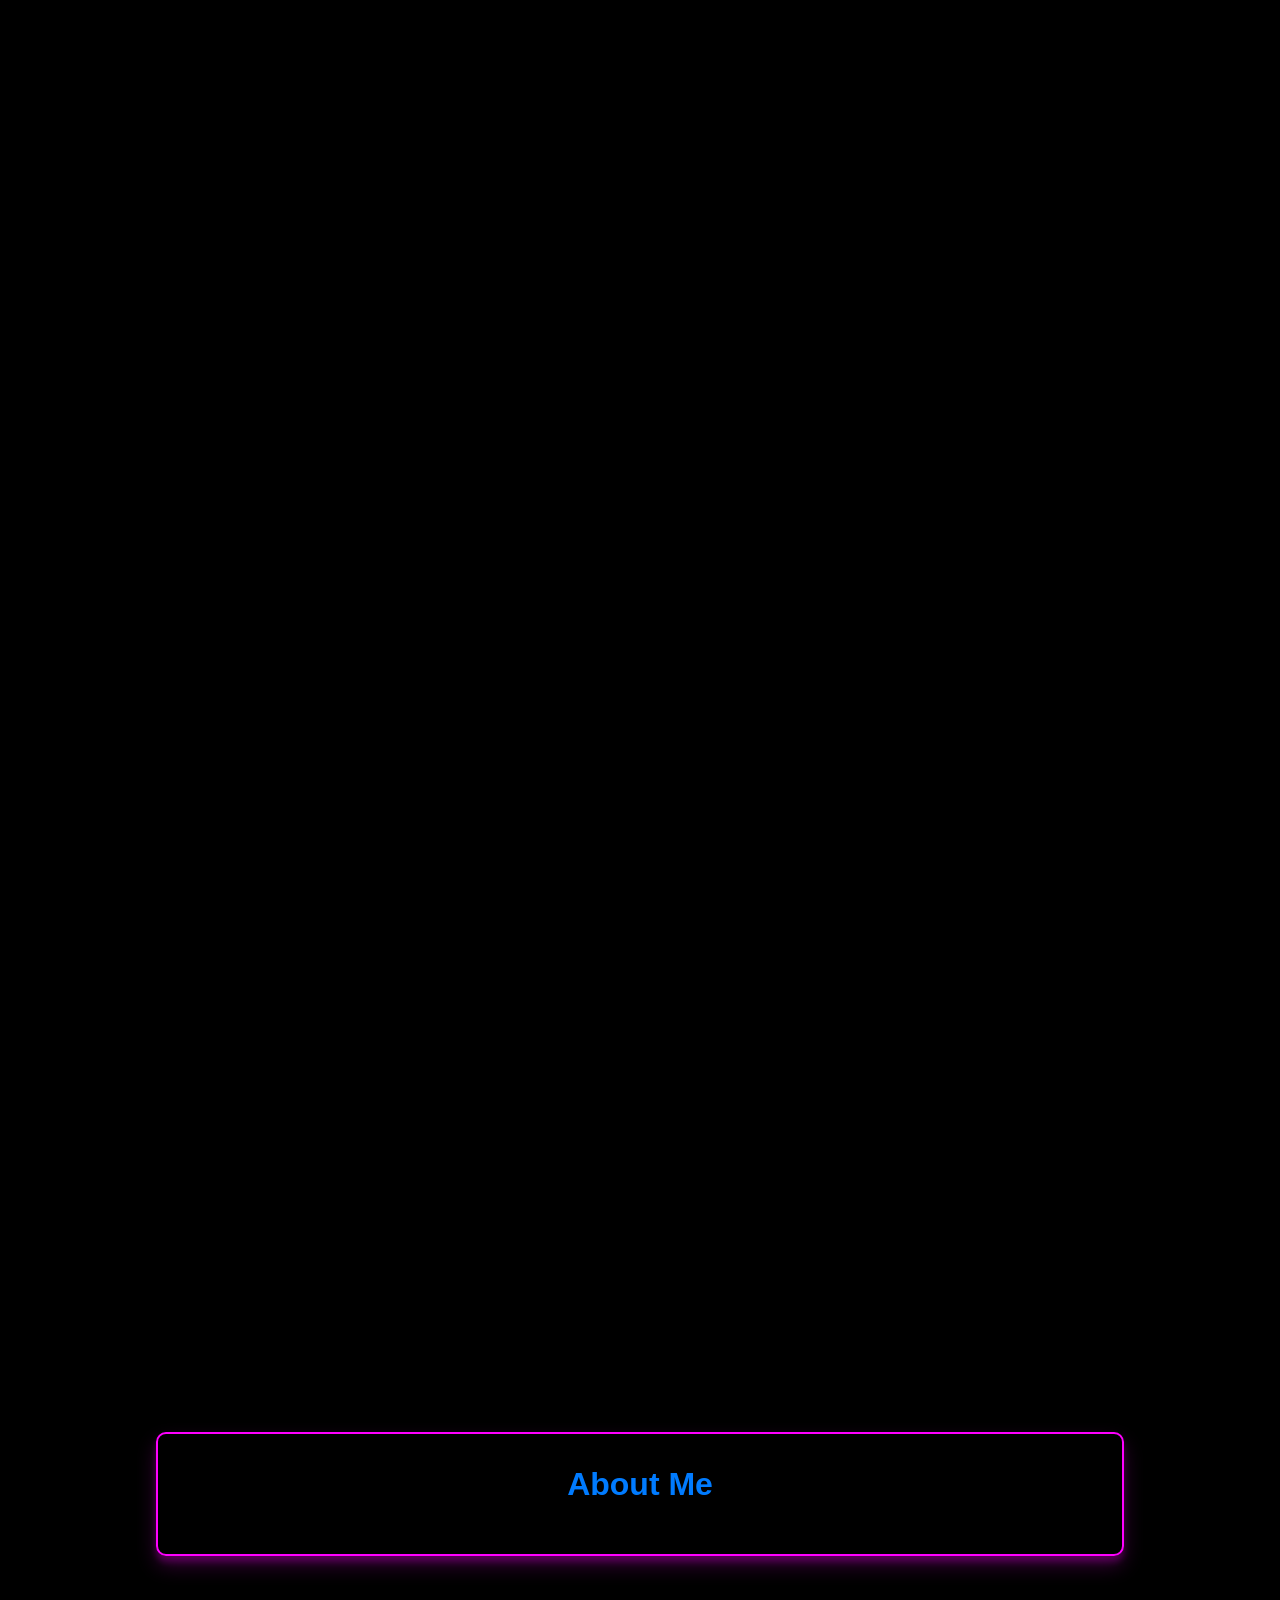
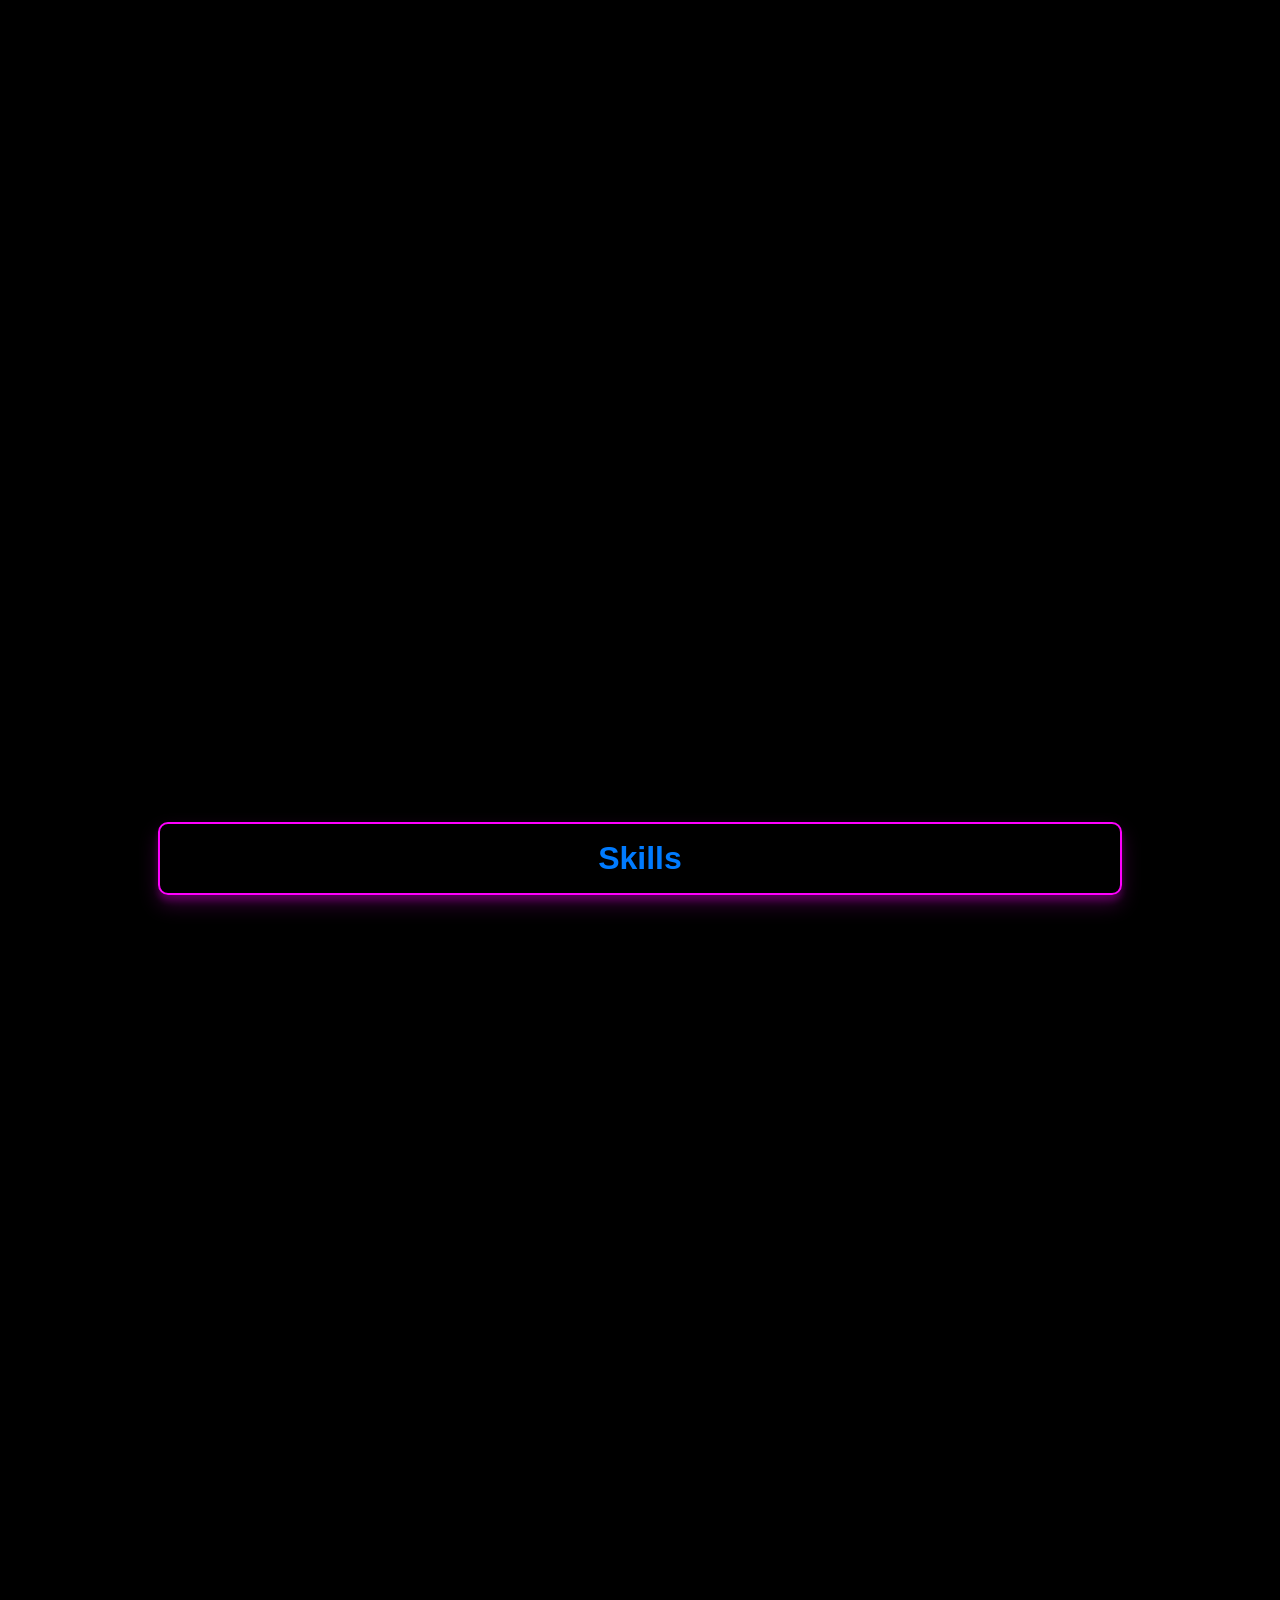
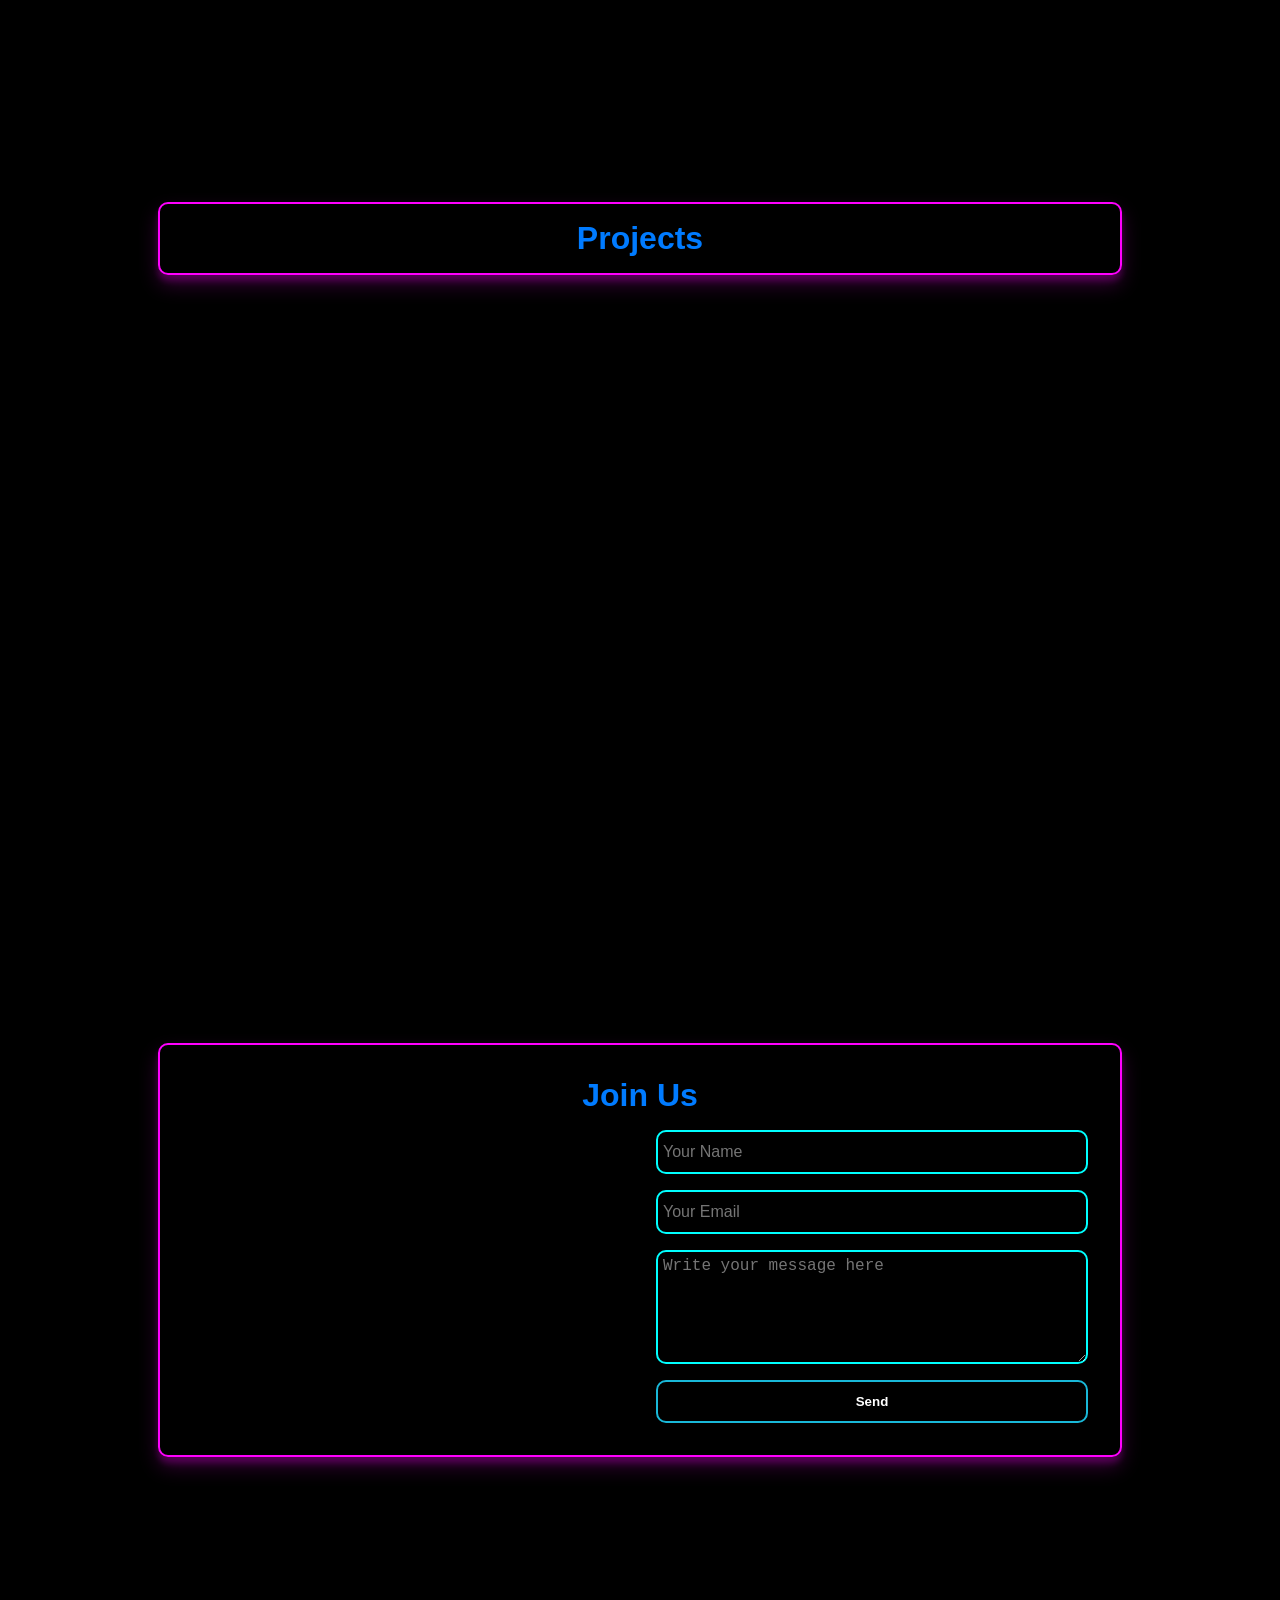
==== commit b318b979: "Add files via upload" ====
--- a/index.html
+++ b/index.html
@@ -78,9 +78,9 @@
           <!-- LEFT: Info -->
           <div class="contact-info">
             <p id="contact-description" class="contact-description"></p>
-            <br />
+            <br class="page-break"/>
             <span id="email-address" class="email-address"></span>
-            <br />
+            <br class="page-break"/>
             <div id="social-links" class="social-links"></div>
           </div>
 
@@ -121,6 +121,7 @@
       </div>
     </div>
 
+    <!-- Project Popup -->
     <div id="project-popup" class="project-popup">
       <div id="project-popup-content" class="project-popup-content"></div>
     </div>
--- a/index.css
+++ b/index.css
@@ -46,9 +46,9 @@
 
   --card-list-gap: 25px;
   --max-small-card-width: 300px;
+  --small-card-space-width: 960px;
 
   --social-button-size: 50px;
-  --social-button-icon-size: 24px;
   --social-button-icon-color: #0056b3;
 }
 
@@ -78,6 +78,47 @@
   width: 100%;
   height: 100%;
   z-index: -1;
+}
+
+/* Loading Screen */
+.loading-screen {
+  position: fixed;
+  inset: 0;
+  background: #000000;
+  color: #00ffff;
+  display: flex;
+  justify-content: center;
+  align-items: center;
+  font-family: "Fira Code", monospace;
+  font-size: 1rem;
+  z-index: 9999;
+}
+
+.ps-prefix {
+  color: #00ff00;
+  margin-right: 10px;
+}
+
+.loading-terminal {
+  text-align: left;
+  max-width: 600px;
+  white-space: pre-wrap;
+}
+
+.cursor {
+  display: inline-block;
+  margin-left: 5px;
+  animation: blink 1s infinite step-end;
+}
+
+@keyframes blink {
+  50% {
+    opacity: 0;
+  }
+}
+
+.hidden {
+  display: none !important;
 }
 
 /* Reusable Card Style */
@@ -250,7 +291,7 @@
   gap: var(--card-list-gap);
   justify-content: center;
   margin-top: 2rem;
-  max-width: 960px;
+  max-width: var(--small-card-space-width);
 }
 
 .skill-card {
@@ -291,19 +332,28 @@
 }
 
 /* Projects Cards */
+.project-space {
+  width: 100%;
+  min-height: 100vh;
+  display: flex;
+  justify-content: center;
+  align-items: center;
+  padding: 2rem;
+}
+
+/* Individual Project Card */
 .projects-list {
   display: grid;
   grid-template-columns: repeat(
-    auto-fill,
-    minmax(var(--max-small-card-width), 1fr)
+    auto-fit, 
+    var(--max-small-card-width)
   );
   gap: var(--card-list-gap);
   justify-content: center;
   margin-top: 2rem;
-  max-width: var(--max-card-width);
-}
-
-/* Individual Project Card */
+  max-width: var(--small-card-space-width);
+}
+
 .project-card {
   background: var(--base-card-color);
   border: var(--card-border-width) solid var(--base-border-color);
@@ -311,15 +361,6 @@
   padding: 1.5rem;
   transition: transform 0.3s ease, box-shadow 0.3s ease;
   text-align: left;
-}
-
-.projects-list {
-  display: grid;
-  grid-template-columns: repeat(auto-fit, var(--max-small-card-width));
-  gap: var(--card-list-gap);
-  justify-content: center;
-  margin-top: 2rem;
-  max-width: var(--max-card-width);
 }
 
 .project-card:hover {
@@ -543,6 +584,7 @@
 .mail-id {
   text-decoration: underline;
 }
+
 .social-links {
   margin-top: 1rem;
   display: flex;
@@ -568,14 +610,11 @@
   transform: scale(1.1);
 }
 
-.social-icon {
+.btn-content {
+  display: flex;
+  justify-content: center;
+  align-items: center;
+  width: calc(var(--social-button-size)/2);
+  height: calc(var(--social-button-size)/2);
   color: var(--social-button-icon-color);
-  width: var(--social-button-icon-size);
-  height: var(--social-button-icon-size);
-  top: auto;
-  left: auto;
-  position: relative;
-  overflow: hidden;
-  align-items: center;
-  justify-content: center;
-}
+}
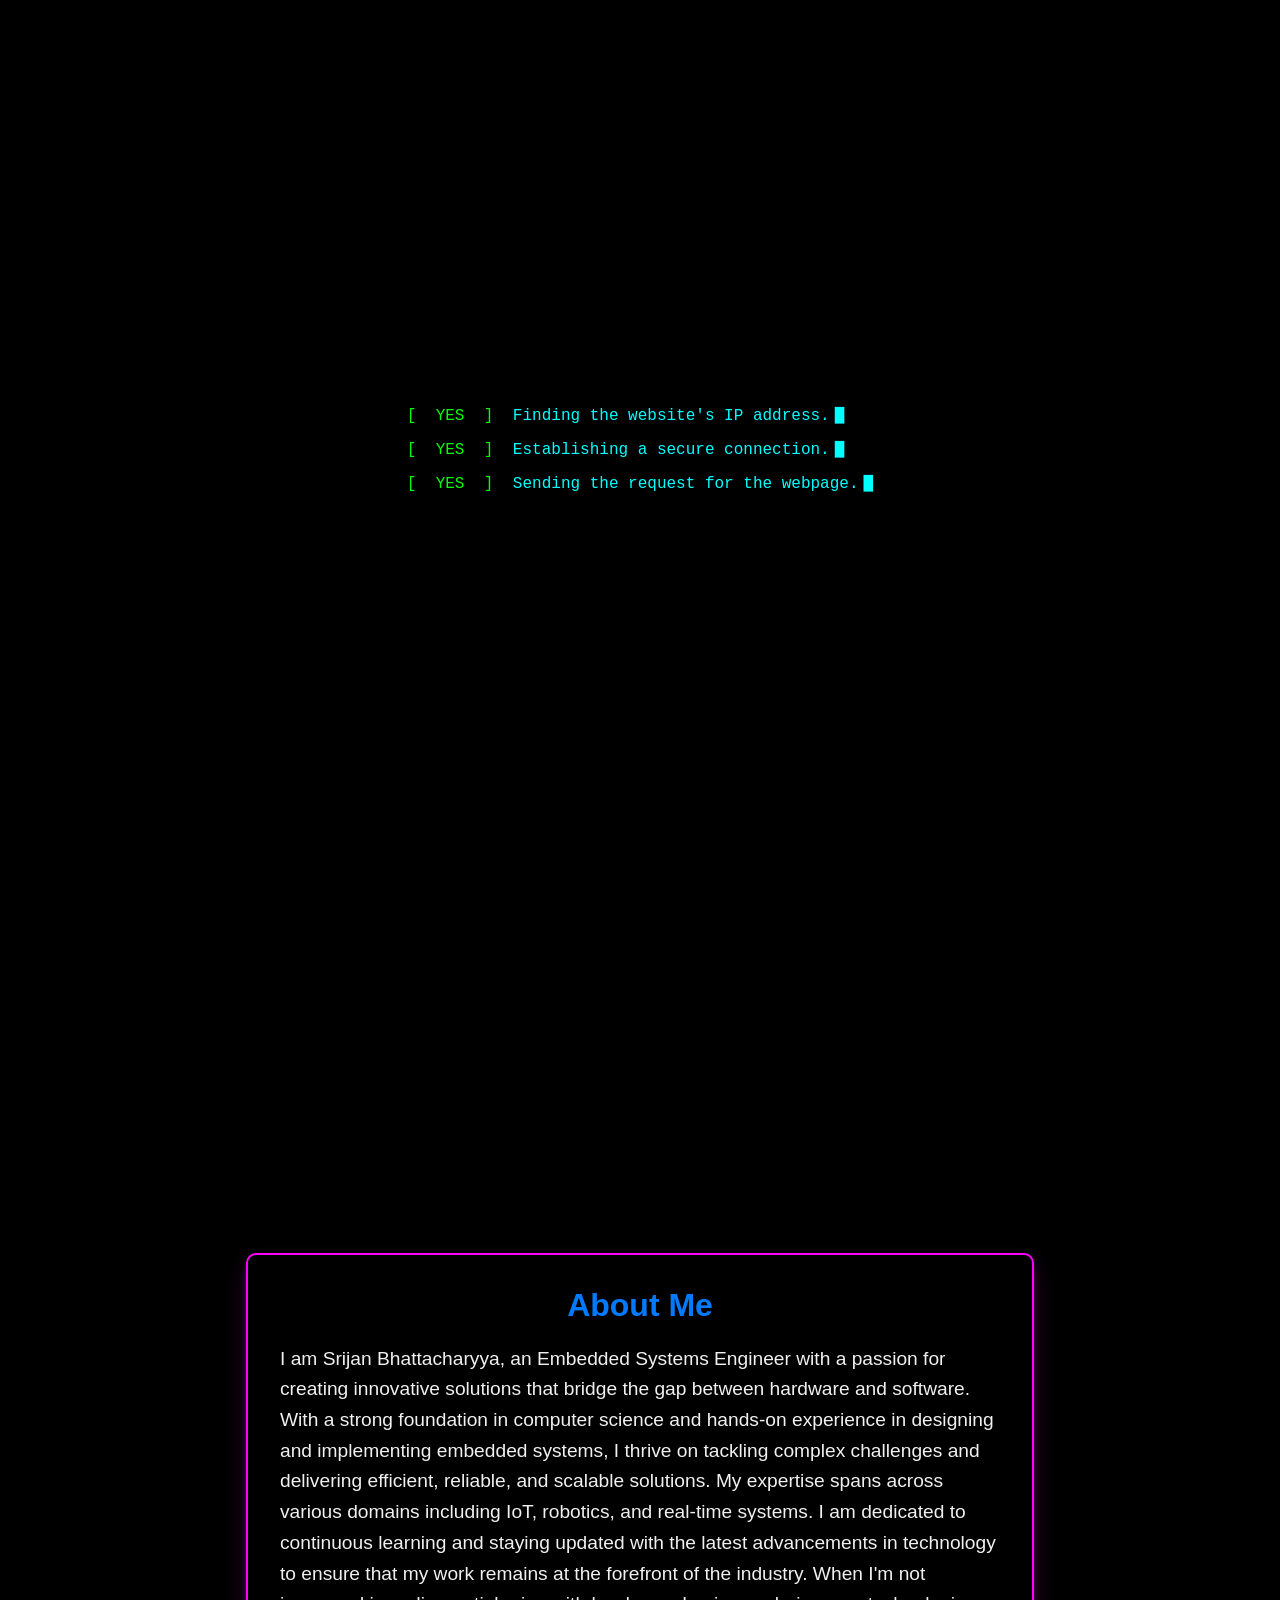
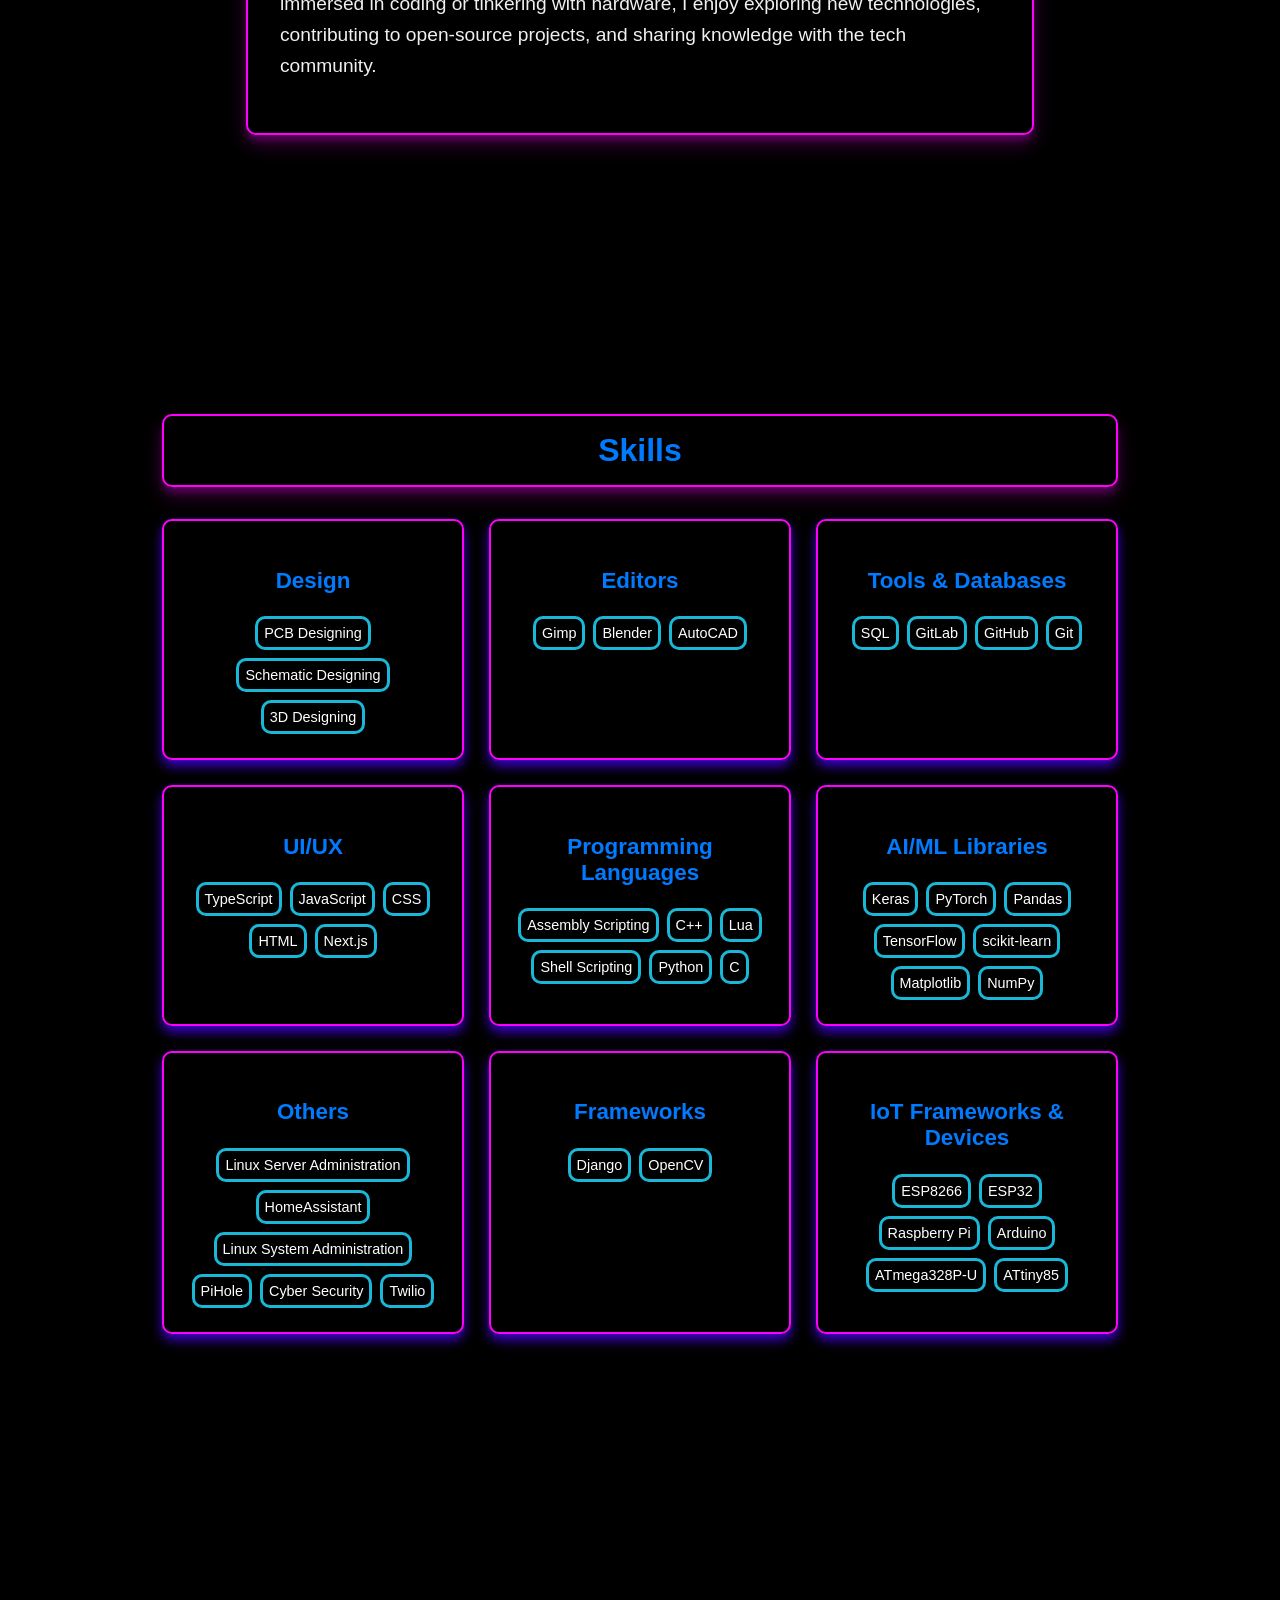
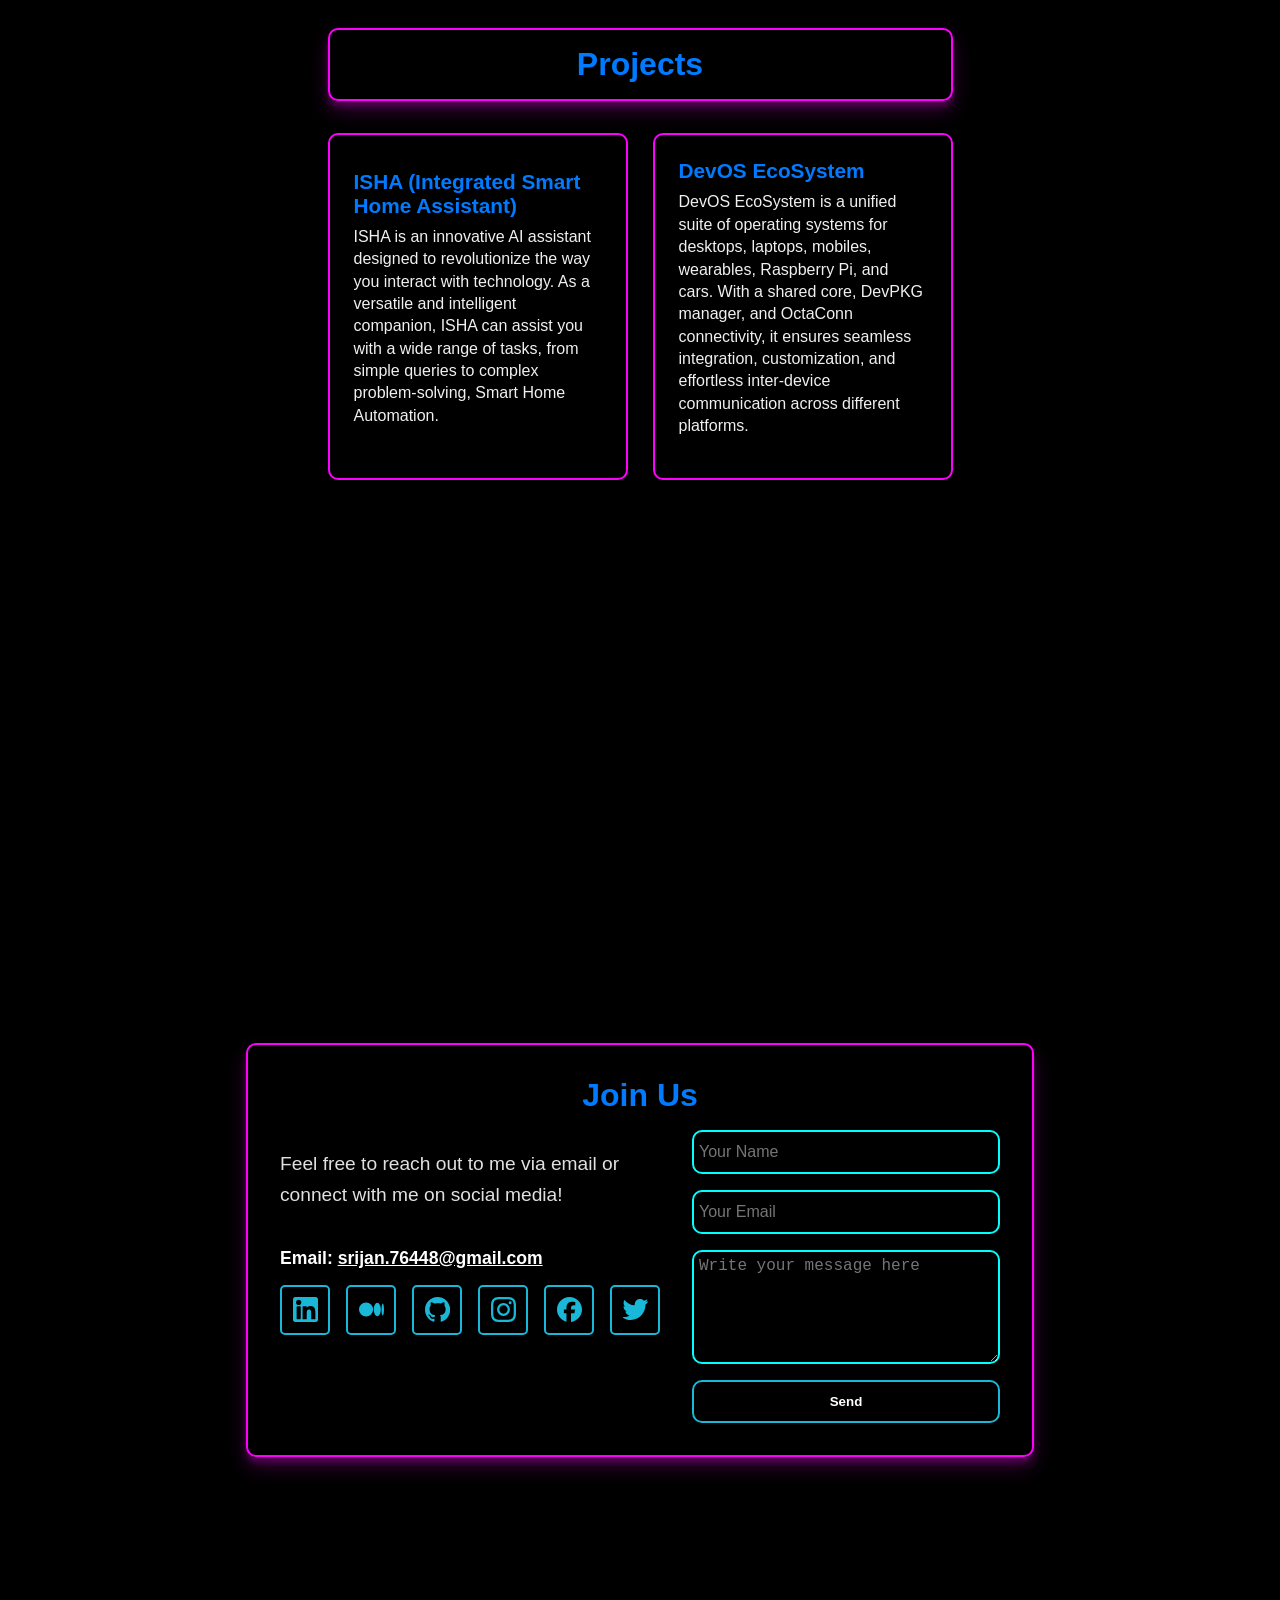
==== commit 7bca862a: "Add files via upload" ====
--- a/index.html
+++ b/index.html
@@ -46,7 +46,7 @@
     <!-- Skills Card -->
     <div class="skills-space section-space">
       <div id="skills" class="skills">
-        <div class="card title-card">
+        <div class="title-card">
           <span id="skills-title" class="skills-title title-card-title"
             >Skills</span
           >
@@ -58,7 +58,7 @@
     <!-- Projects Card -->
     <div class="projects-space section-space">
       <div class="projects">
-        <div class="card title-card">
+        <div class="title-card">
           <span id="projects-title" class="projects-title title-card-title"
             >Projects</span
           >
--- a/index.css
+++ b/index.css
@@ -17,7 +17,7 @@
   --button-border-hover-color: #000000;
   --button-text-hover-color: #000000;
 
-  --chip-bg-color: #00000000;
+  --chip-bg-color: rgba(0,0,0,0.75);
   --chip-text-color: #ffffffff;
   --chip-border-color: #19b8d8;
   --chip-border-width: 3px;
@@ -28,7 +28,7 @@
   --card-shadow-color: #ff00ff33;
   --card-border-width: 2px;
   --base-card-color: #000000cc;
-  --max-card-width: 900px;
+  --max-card-width: 720px;
   --max-card-height: 500px;
   --small-card-shadow-color: #4d00ffcc;
 
@@ -49,9 +49,20 @@
   --small-card-space-width: 960px;
 
   --social-button-size: 50px;
-  --social-button-icon-color: #0056b3;
-}
-
+  --social-button-icon-color: #19b8d8;
+
+  --section-space-width: 100%;
+  --section-space-height: 100vh;
+}
+
+/* Global Styles */
+html {
+  scroll-behavior: smooth;
+  height: 100%;
+  scroll-snap-type: y mandatory;
+}
+
+/* Styles for the body */
 body {
   font-family: Arial, sans-serif;
   transition: background-color 0.5s ease-in-out, color 0.5s ease-in-out;
@@ -65,19 +76,14 @@
   background-color: var(--base-color);
   color: var(--text-color);
   overflow-y: scroll;
-}
-
+  height: 100%;
+  position: relative;
+  overflow-y: scroll;
+}
+
+/* Hide scrollbar */
 ::-webkit-scrollbar {
   width: 0;
-}
-
-#particleAccelerator {
-  position: fixed;
-  top: 0;
-  left: 0;
-  width: 100%;
-  height: 100%;
-  z-index: -1;
 }
 
 /* Loading Screen */
@@ -121,6 +127,45 @@
   display: none !important;
 }
 
+/* Particle Accelerator Background */
+#particleAccelerator {
+  position: fixed;
+  top: 0;
+  left: 0;
+  width: 100%;
+  height: 100%;
+  z-index: -1;
+}
+
+/* Give some spacing between sections */
+.section-space {
+  width: var(--section-space-width);
+  min-height: var(--section-space-height);
+  display: flex;
+  justify-content: center;
+  align-items: center;
+  padding: 3rem 1rem;
+  scroll-snap-align: start;
+  overflow: hidden;
+  transition: transform 0.3s ease-out;
+}
+
+@media only screen and (max-width: 600px) {
+  .card {
+    width: 90vw;
+    padding: 1.5rem;
+  }
+}
+
+@keyframes float {
+  0% {
+    transform: translateY(0);
+  }
+  100% {
+    transform: translateY(-5px);
+  }
+}
+
 /* Reusable Card Style */
 .card {
   width: 70vw;
@@ -131,22 +176,18 @@
   background: var(--base-card-color);
   box-shadow: var(--floating-card-shadow-offset)
       var(--floating-card-shadow-Xw-offset)
-      var(--floating-card-shadow-Xh-offset) var(--card-shadow-color),
-    var(--floating-card-shadow-offset) var(--floating-card-shadow-Yw-offset)
-      var(--floating-card-shadow-Yh-offset) var(--card-shadow-color);
+      var(--floating-card-shadow-Xh-offset)
+      var(--card-shadow-color),
+      var(--floating-card-shadow-offset)
+      var(--floating-card-shadow-Yw-offset)
+      var(--floating-card-shadow-Yh-offset)
+      var(--card-shadow-color);
   text-align: center;
   animation: float 2s ease-in-out infinite alternate;
 }
 
 .card-title {
   display: block;
-  font-size: 2rem;
-  font-weight: bold;
-  color: var(--h2-color);
-  margin-bottom: 1rem;
-}
-
-.title-card-title {
   font-size: 2rem;
   font-weight: bold;
   color: var(--h2-color);
@@ -162,38 +203,23 @@
   background: var(--base-card-color);
   box-shadow: var(--floating-card-shadow-offset)
       var(--floating-card-shadow-Xw-offset)
-      var(--floating-card-shadow-Xh-offset) var(--card-shadow-color),
-    var(--floating-card-shadow-offset) var(--floating-card-shadow-Yw-offset)
-      var(--floating-card-shadow-Yh-offset) var(--card-shadow-color);
+      var(--floating-card-shadow-Xh-offset)
+      var(--card-shadow-color),
+      var(--floating-card-shadow-offset)
+      var(--floating-card-shadow-Yw-offset)
+      var(--floating-card-shadow-Yh-offset)
+      var(--card-shadow-color);
   color: var(--h1-color);
   text-align: center;
-  left: auto;
-}
-
-/* Give some spacing between sections */
-.section-space {
-  width: 100%;
-  min-height: 100vh;
-  display: flex;
-  justify-content: center;
-  align-items: center;
-  padding: 3rem 1rem;
-}
-
-@media only screen and (max-width: 600px) {
-  .card {
-    width: 90vw;
-    padding: 1.5rem;
-  }
-}
-
-@keyframes float {
-  0% {
-    transform: translateY(0);
-  }
-  100% {
-    transform: translateY(-5px);
-  }
+  width: calc(var(--small-card-space-width)-(var(--card-list-gap)*2));
+  left: calc((var(--section-space-width) - var(--max-card-width)) / 2);
+}
+
+.title-card-title {
+  font-size: 2rem;
+  font-weight: bold;
+  color: var(--h2-color);
+  margin-bottom: 1rem;
 }
 
 /* Barrel Roll Animation */
@@ -214,12 +240,9 @@
 
 /* Home Card */
 .home {
-  position: absolute;
-  top: auto;
-  left: auto;
   width: 100%;
   height: auto;
-  /* max-width: var(--max-card-width); */
+  max-width: var(--max-card-width);
 }
 
 .profile-pic {
@@ -234,7 +257,7 @@
   text-align: left;
   margin-left: 2rem;
   vertical-align: middle;
-  max-width: calc(60vw - 400px);
+  max-width: calc(100% - 250px);
   margin-top: auto;
   margin-bottom: auto;
 }
@@ -280,6 +303,18 @@
   justify-content: center;
   align-items: center;
   padding: 2rem;
+}
+
+.skill-card {
+  background: var(--base-card-color);
+  border: var(--card-border-width) solid var(--base-border-color);
+  border-radius: var(--base-border-radius);
+  padding: 1.5rem;
+  width: 250px;
+  box-shadow: var(--card-shadow-offset) var(--card-shadow-w-offset)
+    var(--card-shadow-h-offset) var(--small-card-shadow-color);
+  transition: transform 0.3s ease, box-shadow 0.3s ease;
+  justify-self: center;
 }
 
 .skills-list {
@@ -294,23 +329,11 @@
   max-width: var(--small-card-space-width);
 }
 
-.skill-card {
-  background: var(--base-card-color);
-  border: var(--card-border-width) solid var(--base-border-color);
-  border-radius: var(--base-border-radius);
-  padding: 1.5rem;
-  width: 250px;
-  box-shadow: var(--card-shadow-offset) var(--card-shadow-w-offset)
-    var(--card-shadow-h-offset) var(--small-card-shadow-color);
-  transition: transform 0.3s ease, box-shadow 0.3s ease;
-  justify-self: center;
-}
-
 .skill-type {
   font-size: 1.4rem;
   font-weight: bold;
   color: var(--h3-color);
-  margin-bottom: 1rem;
+  /* margin-top: 20px; */
   text-align: center;
 }
 
@@ -323,7 +346,7 @@
 
 .skill-list span {
   background: var(--chip-bg-color);
-  padding: 6px 12px;
+  padding: 6px 6px;
   border-radius: var(--base-border-radius);
   font-size: 0.9rem;
   color: var(--chip-text-color);
@@ -344,10 +367,7 @@
 /* Individual Project Card */
 .projects-list {
   display: grid;
-  grid-template-columns: repeat(
-    auto-fit, 
-    var(--max-small-card-width)
-  );
+  grid-template-columns: repeat(auto-fit, var(--max-small-card-width));
   gap: var(--card-list-gap);
   justify-content: center;
   margin-top: 2rem;
@@ -614,7 +634,7 @@
   display: flex;
   justify-content: center;
   align-items: center;
-  width: calc(var(--social-button-size)/2);
-  height: calc(var(--social-button-size)/2);
+  width: calc(var(--social-button-size) / 2);
+  height: calc(var(--social-button-size) / 2);
   color: var(--social-button-icon-color);
 }
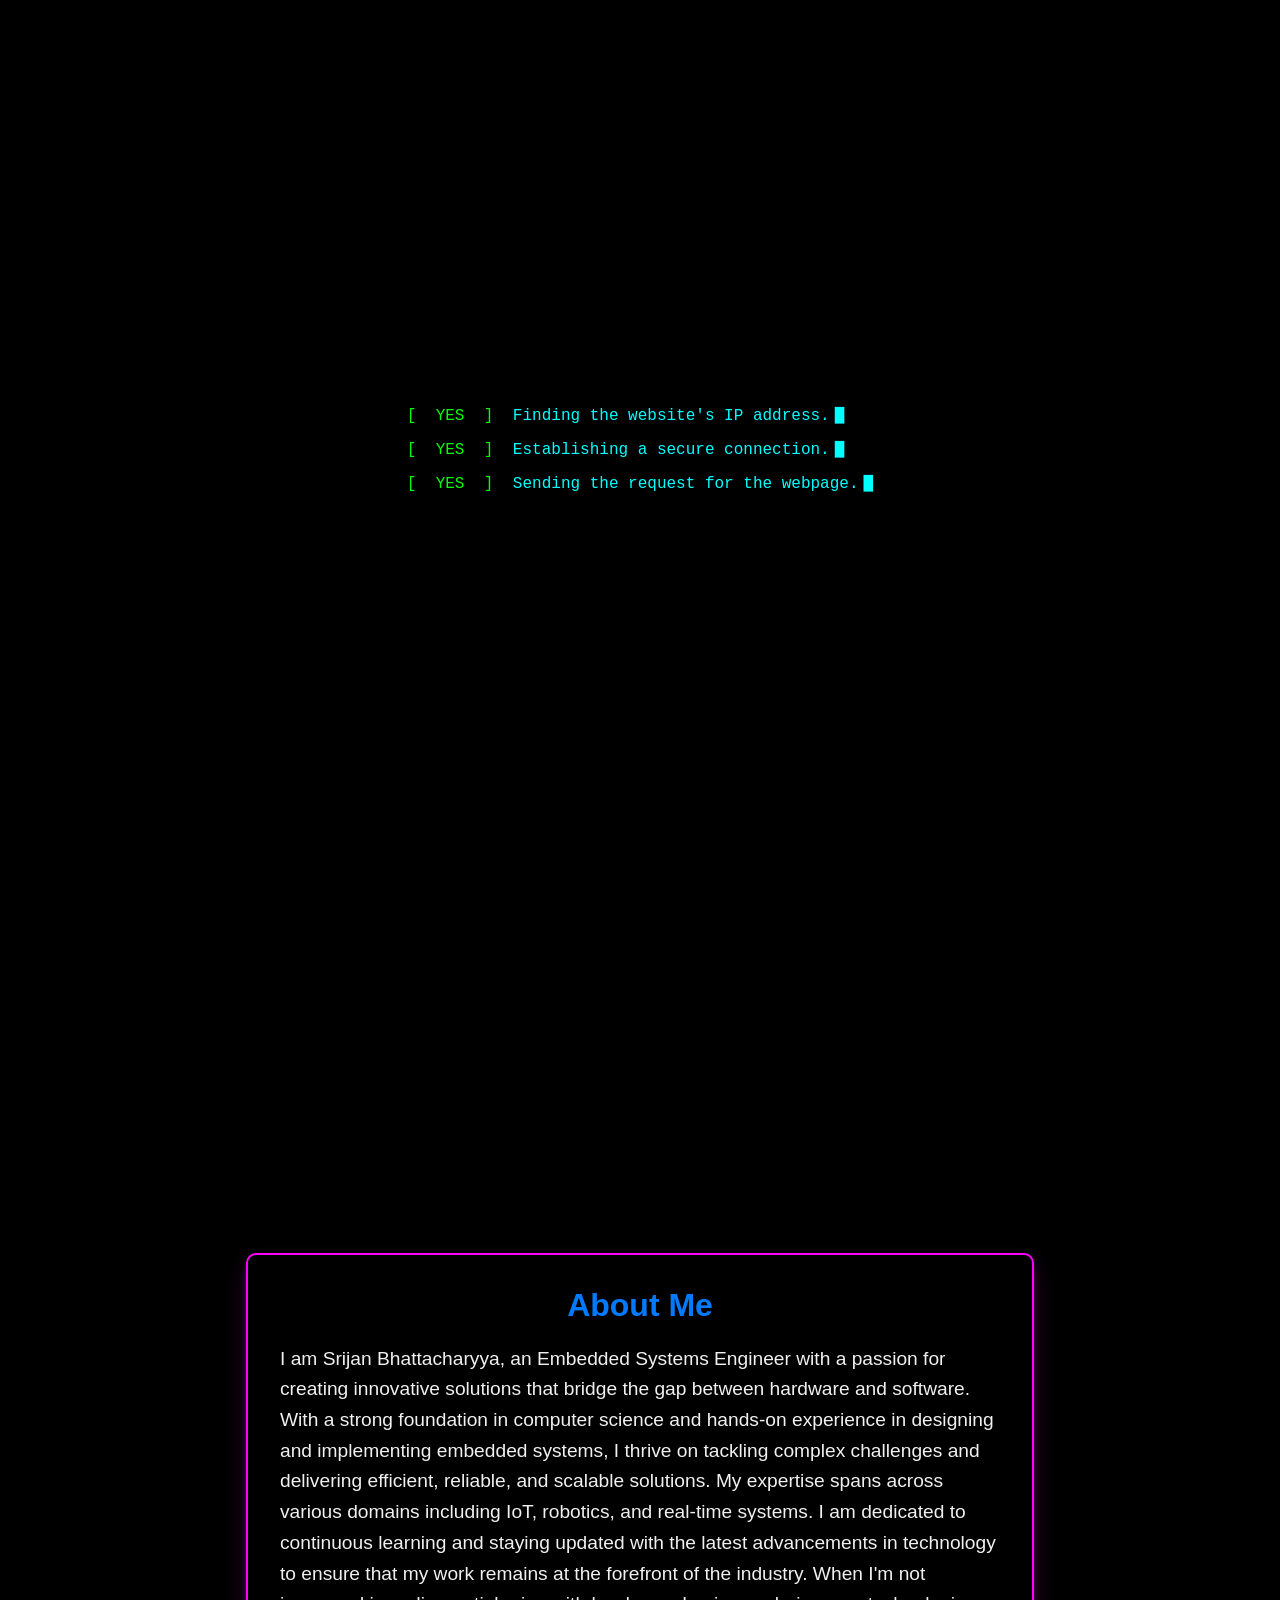
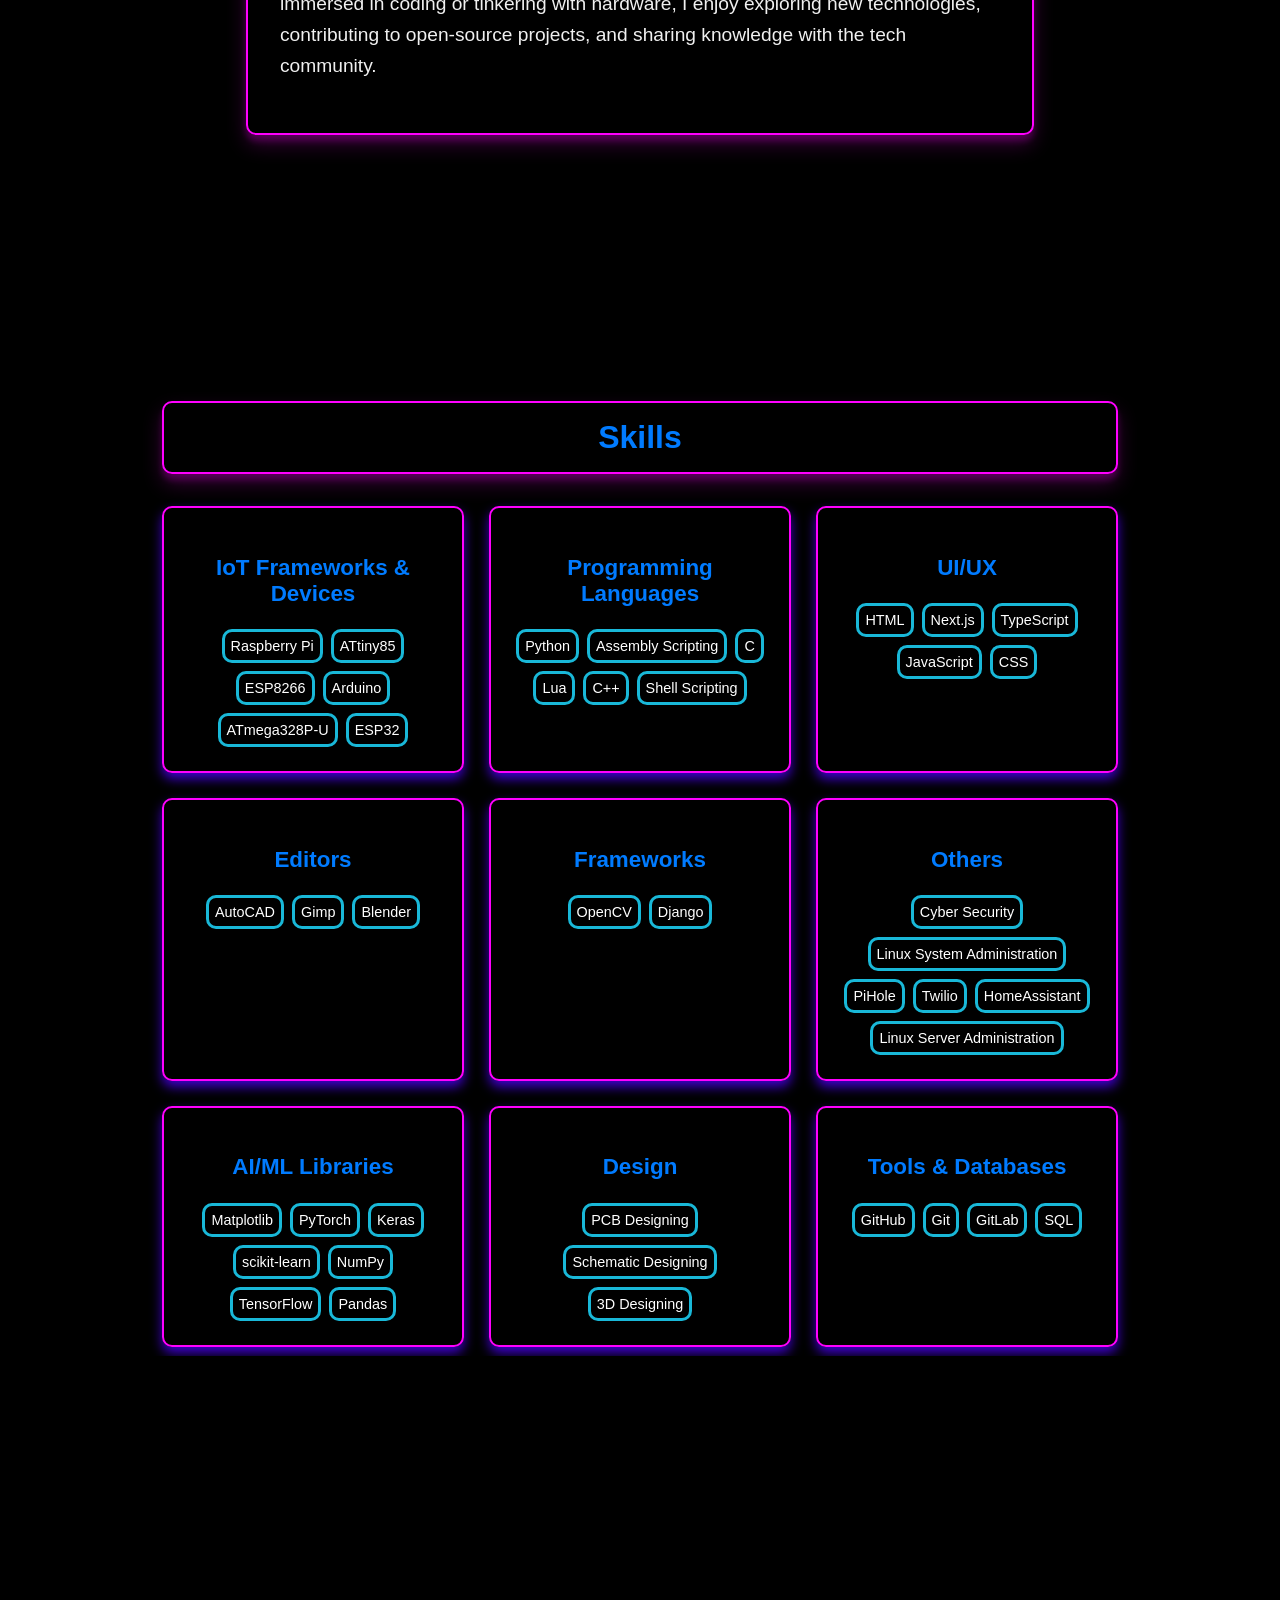
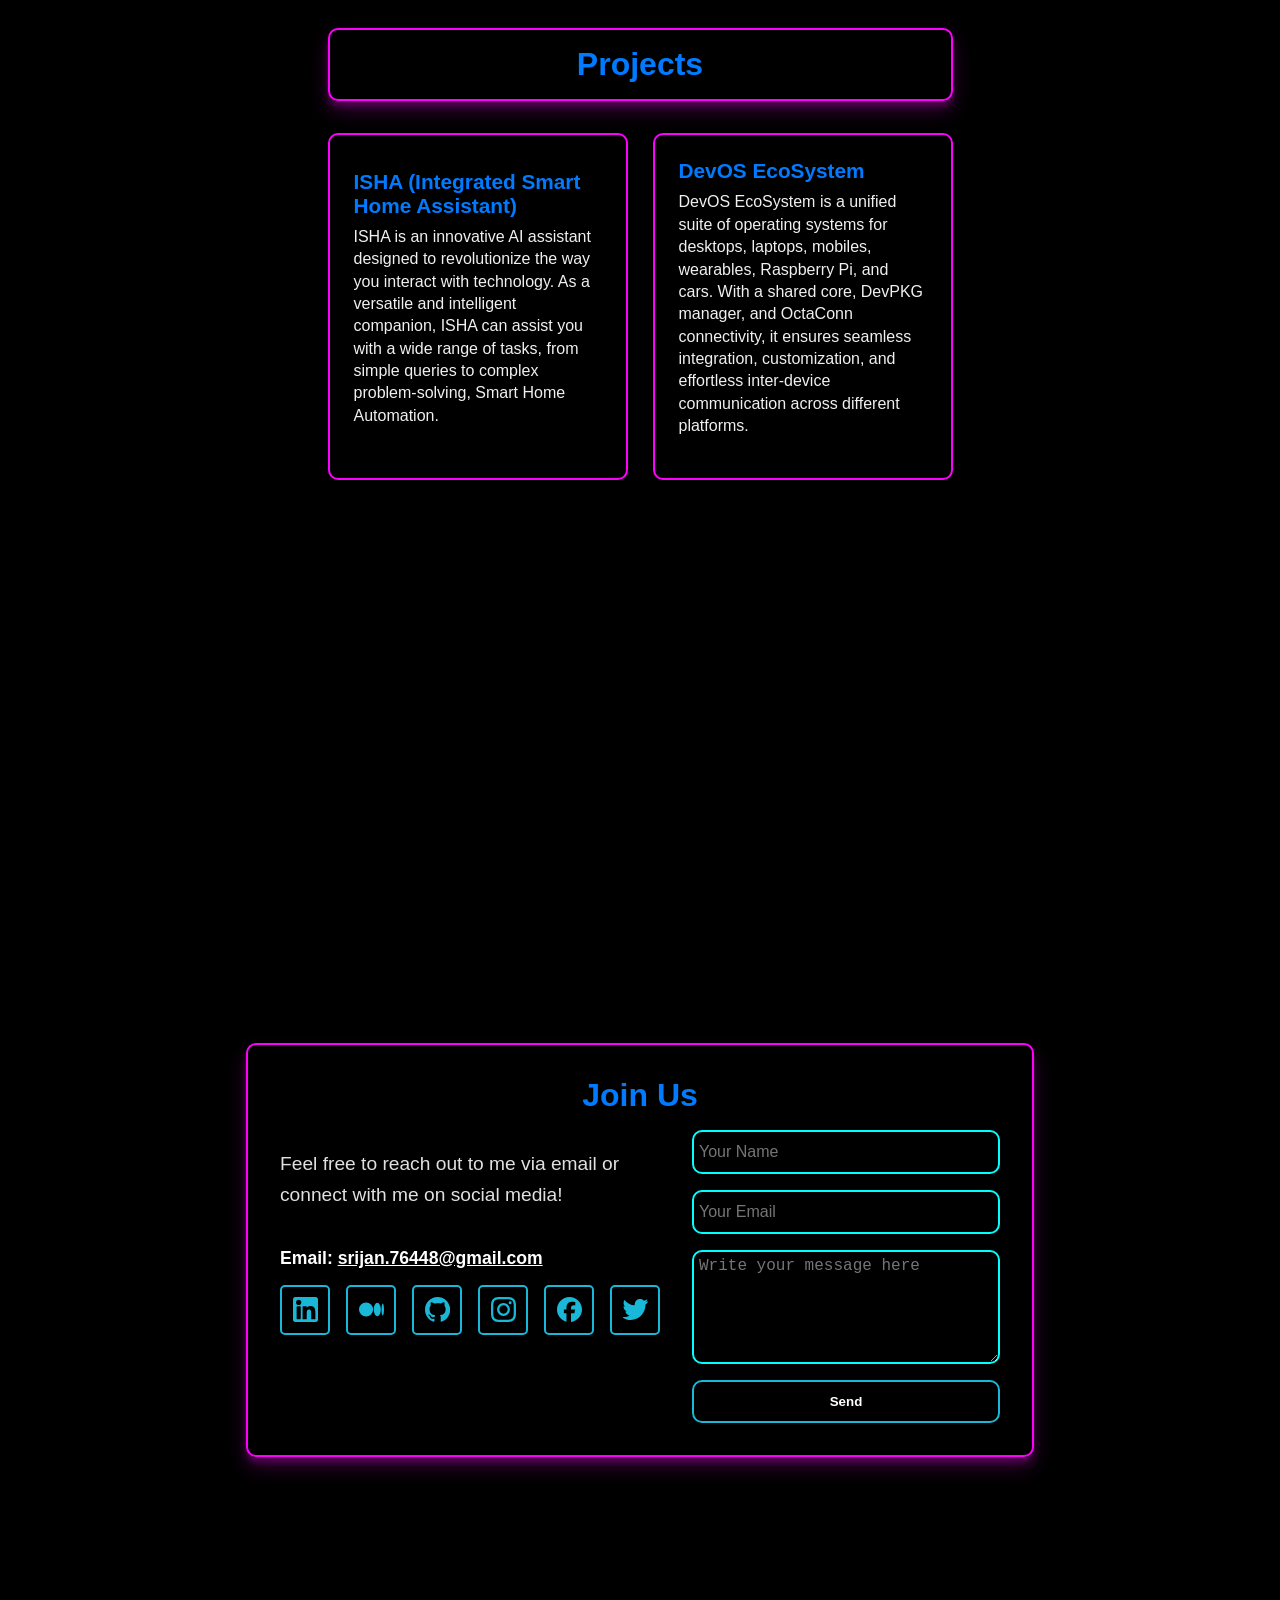
==== commit b4b2ad1c: "Update index.html" ====
--- a/index.html
+++ b/index.html
@@ -3,13 +3,8 @@
   <head>
     <meta charset="UTF-8" />
     <meta name="viewport" content="width=device-width, initial-scale=1.0" />
+    <link rel="icon" type="image/webp" href="assets/imgs/logo.webp" id="web-icon" />
     <title id="web-title">My Portfolio</title>
-    <link
-      rel="icon"
-      type="image/webp"
-      href="assets/imgs/logo.webp"
-      id="web-icon"
-    />
     <link rel="stylesheet" href="index.css" />
   </head>
   <body>
@@ -129,3 +124,4 @@
     <script src="index.js"></script>
   </body>
 </html>
+
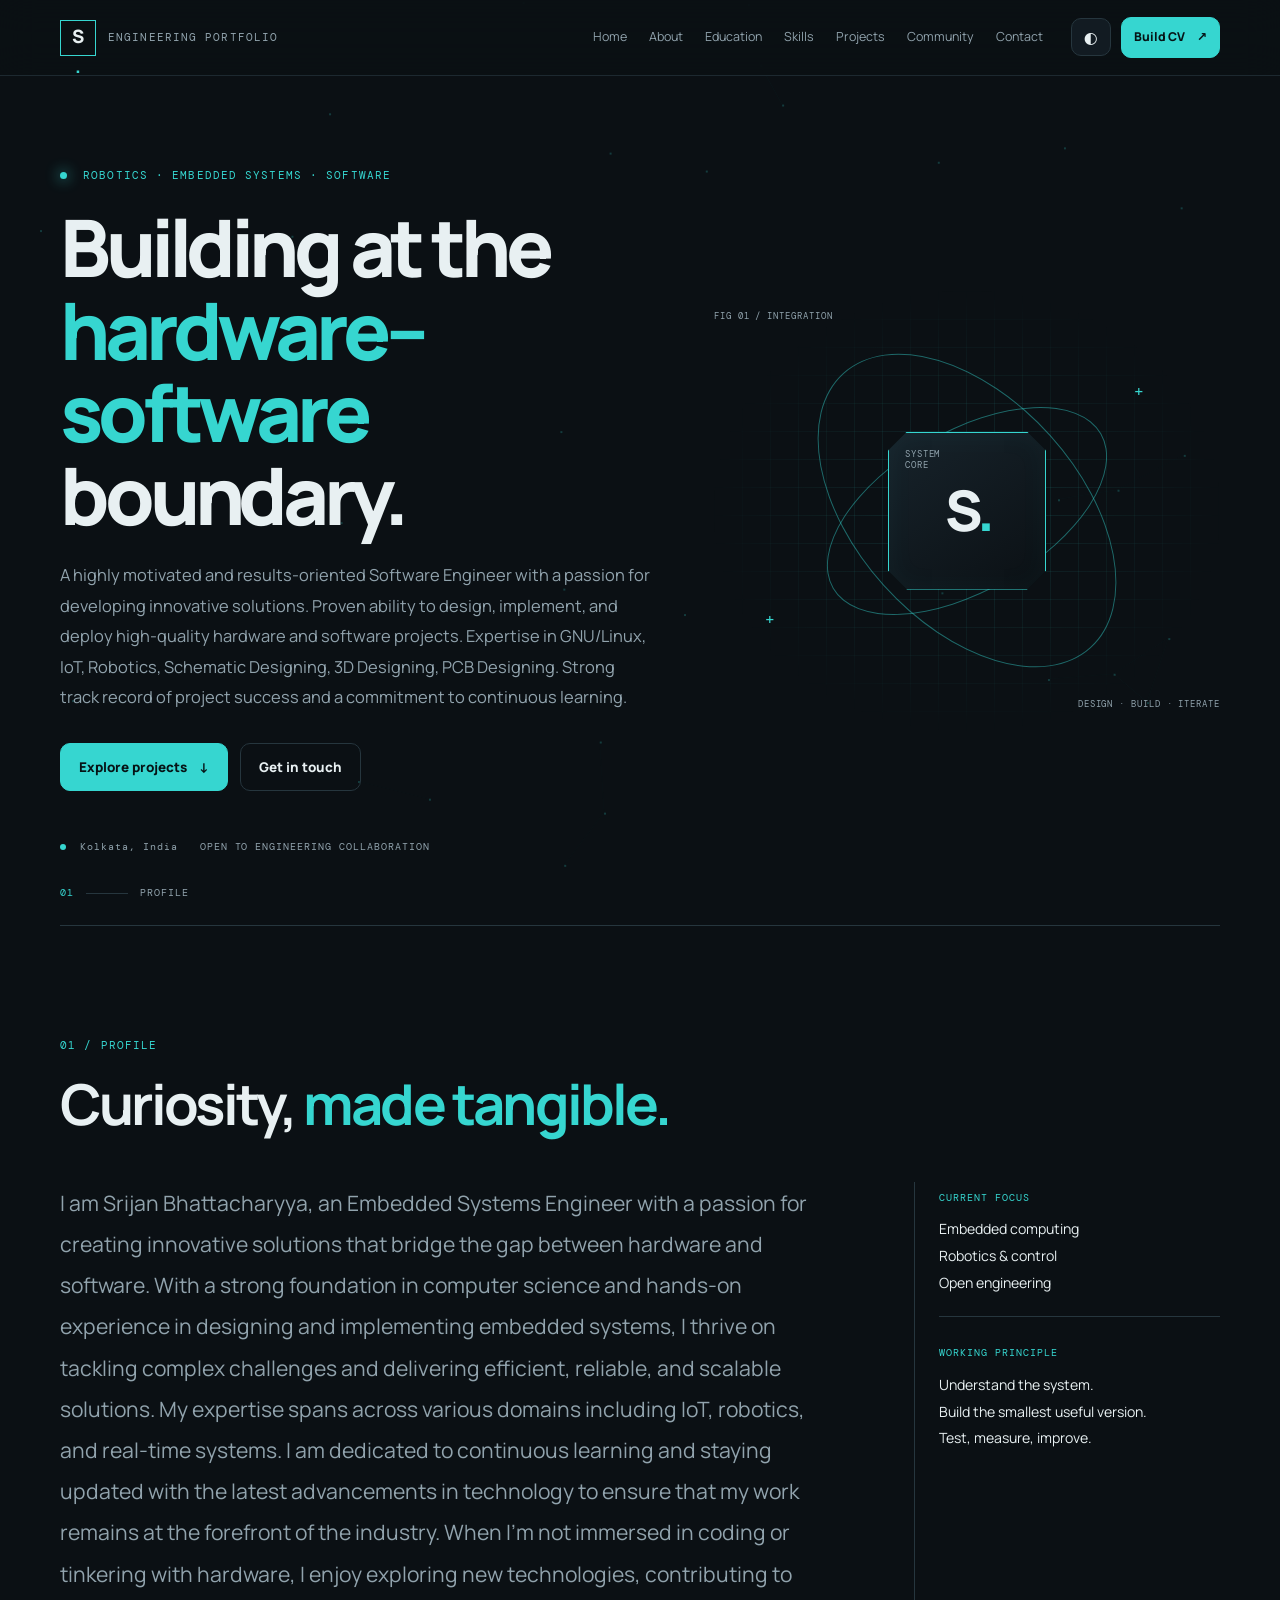
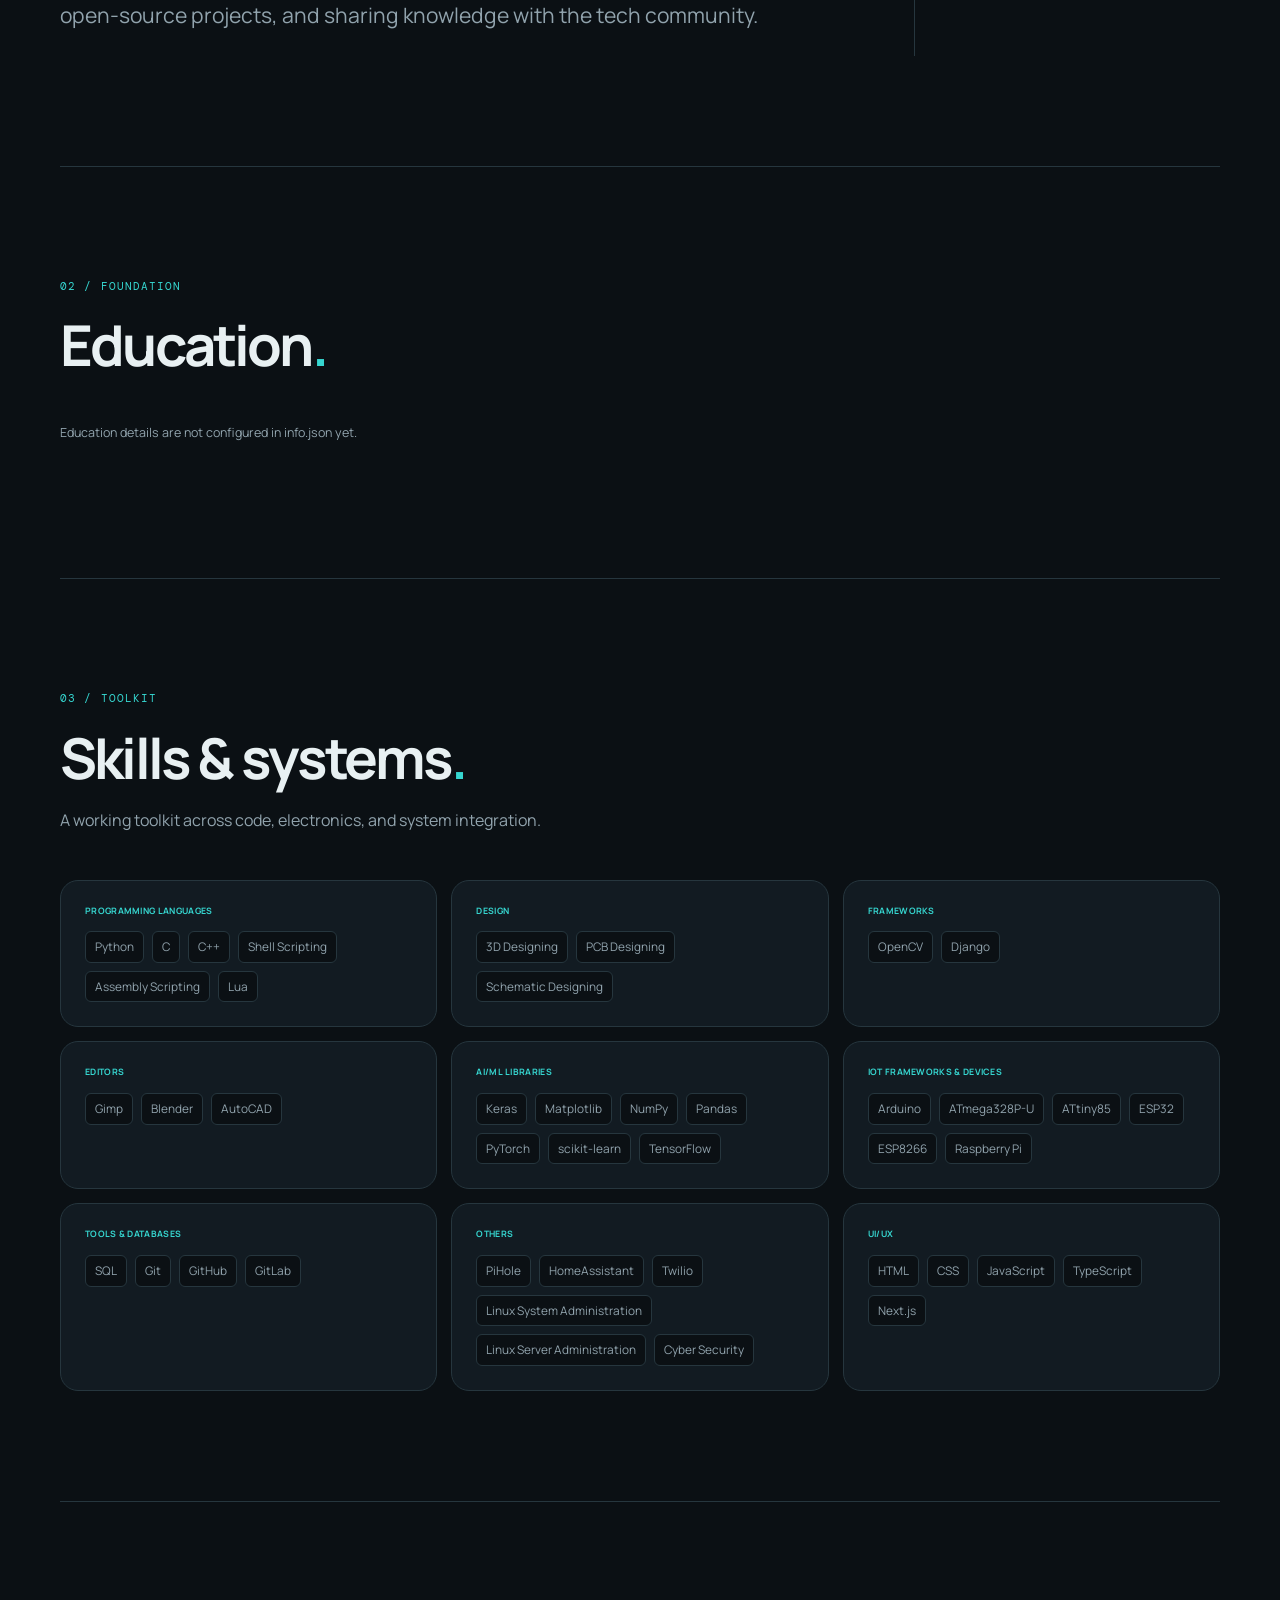
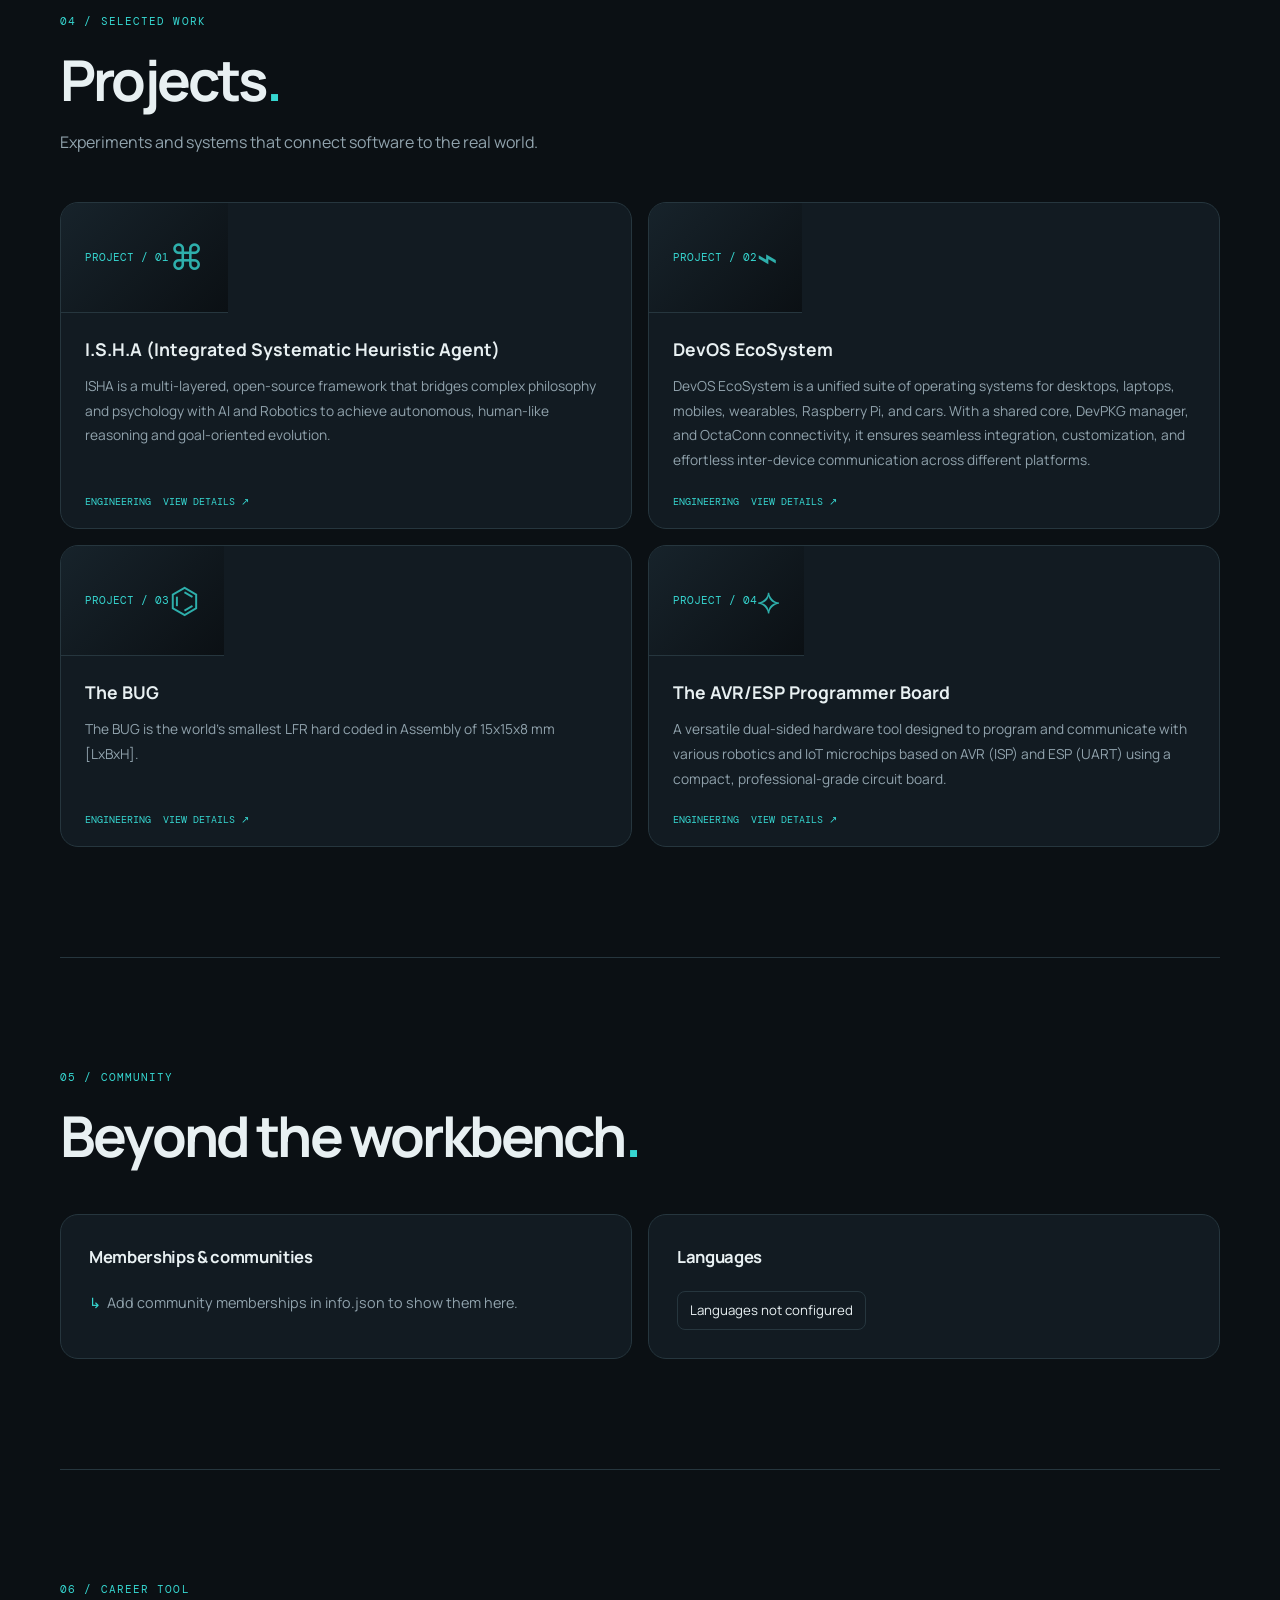
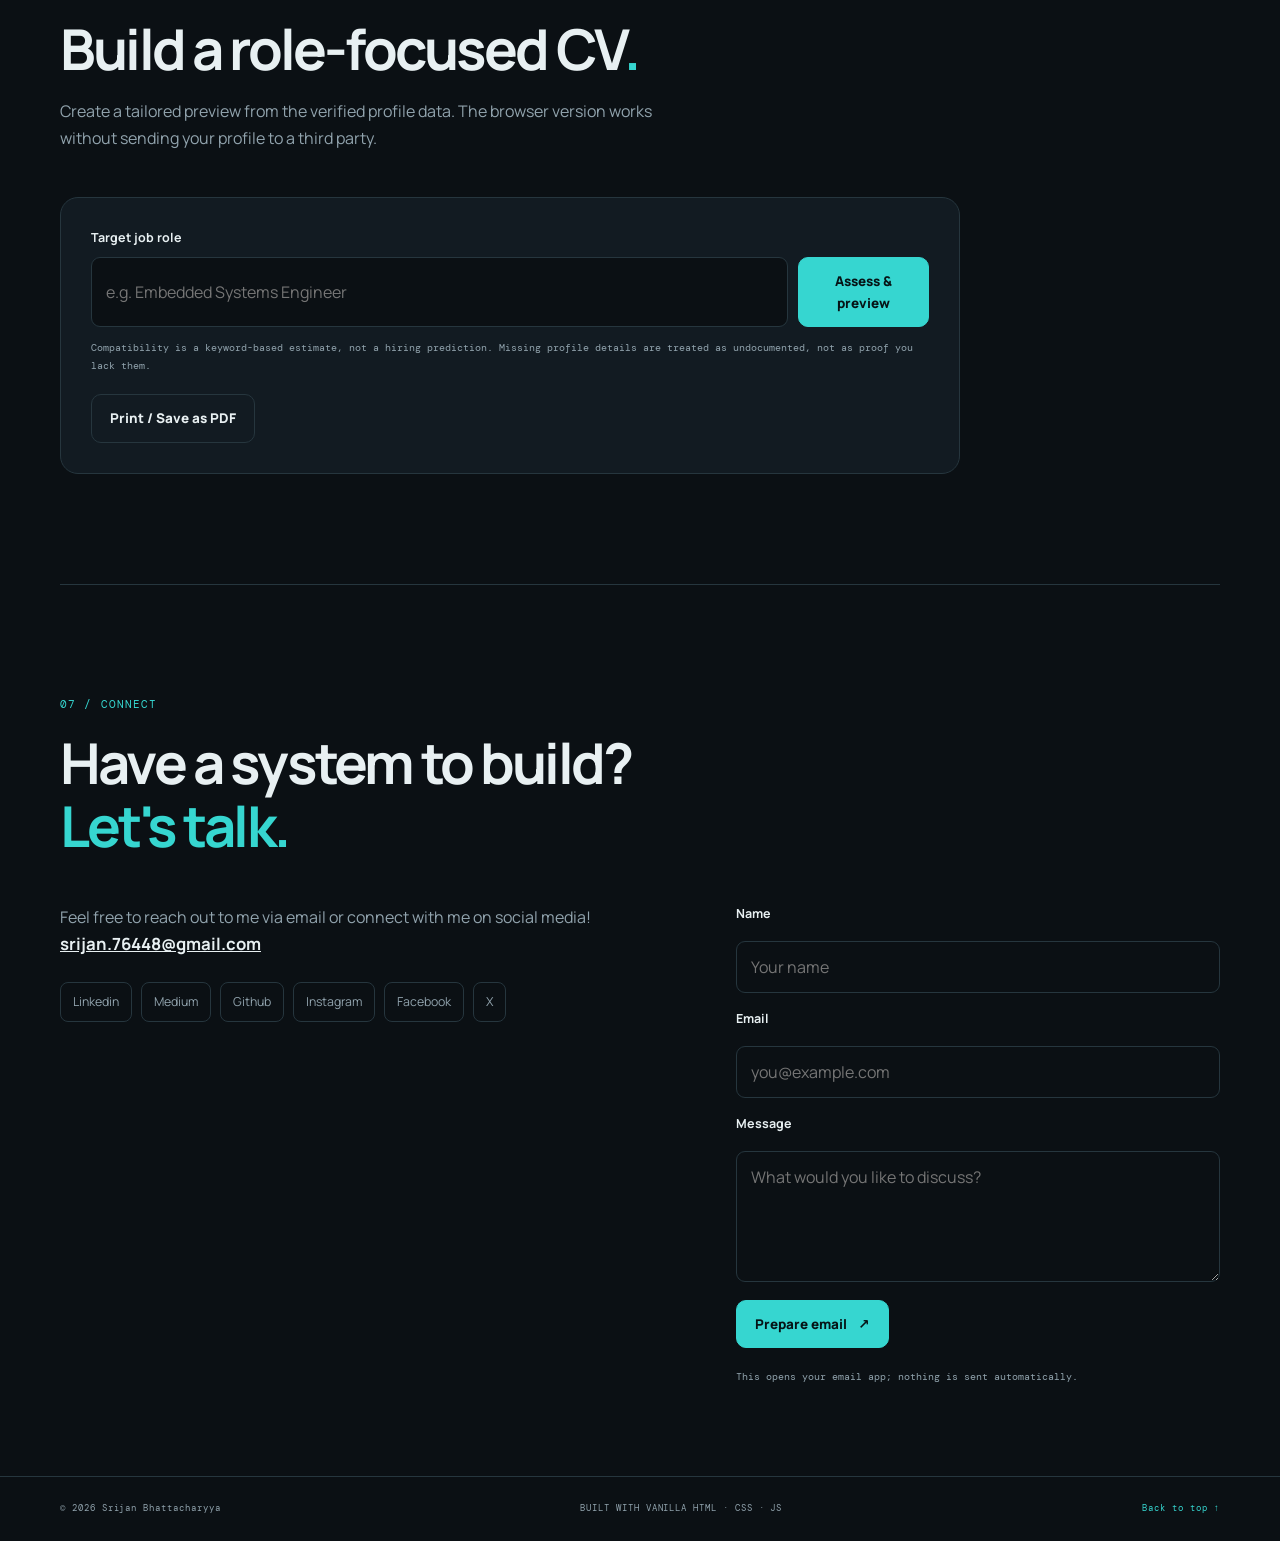
==== commit bdb82924: "Add files via upload" ====
--- a/index.html
+++ b/index.html
@@ -1,127 +1,314 @@
-<!DOCTYPE html>
-<html lang="en">
-  <head>
-    <meta charset="UTF-8" />
-    <meta name="viewport" content="width=device-width, initial-scale=1.0" />
-    <link rel="icon" type="image/webp" href="assets/imgs/logo.webp" id="web-icon" />
-    <title id="web-title">My Portfolio</title>
-    <link rel="stylesheet" href="index.css" />
-  </head>
-  <body>
-    <div id="loadingScreen" class="loading-screen"></div>
-    <canvas id="particleAccelerator"></canvas>
-    <!-- Home Card -->
-    <div class="home-space section-space">
-      <div id="home" class="home card">
-        <img
-          id="profile-pic"
-          src=""
-          alt="Srijan Bhattacharyya"
-          align="right"
-          class="profile-pic"
-        />
-        <div class="text-area" align="left">
-          <span id="user-name" class="user-name">Srijan Bhattacharyya</span>
-          <br />
-          <span id="user-details" class="user-details"></span>
-          <br />
-          <p id="user-short-description" class="user-short-description"></p>
-        </div>
-      </div>
-    </div>
-
-    <!-- About Card -->
-    <div class="about-space section-space">
-      <div id="about" class="about card">
-        <span id="about-title" class="about-title card-title">About Me</span>
-        <p id="about-description" class="about-description"></p>
-      </div>
-    </div>
-
-    <!-- Skills Card -->
-    <div class="skills-space section-space">
-      <div id="skills" class="skills">
-        <div class="title-card">
-          <span id="skills-title" class="skills-title title-card-title"
-            >Skills</span
-          >
-        </div>
-        <div id="skills-list" class="skills-list"></div>
-      </div>
-    </div>
-
-    <!-- Projects Card -->
-    <div class="projects-space section-space">
-      <div class="projects">
-        <div class="title-card">
-          <span id="projects-title" class="projects-title title-card-title"
-            >Projects</span
-          >
-        </div>
-        <div id="projects-list" class="projects-list"></div>
-      </div>
-    </div>
-
-    <!-- Contact Us Card -->
-    <div class="contact-us-space section-space">
-      <div id="contact" class="contact card">
-        <span id="contact-form-title" class="contact-form-title card-title">
-          Join Us
-        </span>
-
-        <div class="contact-container">
-          <!-- LEFT: Info -->
-          <div class="contact-info">
-            <p id="contact-description" class="contact-description"></p>
-            <br class="page-break"/>
-            <span id="email-address" class="email-address"></span>
-            <br class="page-break"/>
-            <div id="social-links" class="social-links"></div>
-          </div>
-
-          <!-- RIGHT: Form -->
-          <div id="contact-form" class="contact-form">
-            <input
-              type="text"
-              id="name"
-              name="name"
-              required
-              placeholder="Your Name"
-              class="contact-form-entry"
-            />
-            <input
-              type="email"
-              id="email"
-              name="email"
-              required
-              placeholder="Your Email"
-              class="contact-form-entry"
-            />
-            <textarea
-              id="message"
-              name="message"
-              required
-              placeholder="Write your message here"
-              class="message-box contact-form-entry"
-            ></textarea>
-            <button
-              type="submit"
-              id="submit"
-              class="contact-form-submit-button"
-            >
-              Send
-            </button>
-          </div>
-        </div>
-      </div>
-    </div>
-
-    <!-- Project Popup -->
-    <div id="project-popup" class="project-popup">
-      <div id="project-popup-content" class="project-popup-content"></div>
-    </div>
-
-    <script src="index.js"></script>
-  </body>
-</html>
-
+<!doctype html>
+<html lang="en" data-theme="dark">
+  <head>
+    <meta charset="utf-8" />
+    <meta name="viewport" content="width=device-width, initial-scale=1" />
+    <meta name="theme-color" content="#0b1014" />
+    <meta
+      name="description"
+      content="Robotics, embedded systems, and software engineering portfolio."
+    />
+    <title>Portfolio | Robotics &amp; Embedded Systems</title>
+    <link
+      rel="icon"
+      type="image/webp"
+      href="assets/imgs/logo.webp"
+      id="web-icon"
+    />
+    <link rel="stylesheet" href="index.css" />
+    <script src="index.js" defer></script>
+  </head>
+  <body>
+    <a class="skip-link" href="#main">Skip to content</a>
+    <div
+      id="loadingScreen"
+      class="loading-screen"
+      role="status"
+      aria-live="polite"
+    >
+      <div class="loading-terminal">
+        <span class="eyebrow">SYSTEM / PORTFOLIO</span>
+        <p>Initializing engineering workspace…</p>
+      </div>
+    </div>
+    <canvas id="particleAccelerator" aria-hidden="true"></canvas>
+    <header class="site-header">
+      <a class="brand" href="#home" aria-label="Go to home"
+        ><span class="brand-mark">S<span>.</span></span
+        ><span class="brand-label">ENGINEERING PORTFOLIO</span></a
+      >
+      <button
+        id="nav-toggle"
+        class="nav-toggle"
+        type="button"
+        aria-expanded="false"
+        aria-controls="site-nav"
+      >
+        Menu
+      </button>
+      <nav id="site-nav" class="site-nav" aria-label="Main navigation">
+        <a href="#home">Home</a><a href="#about">About</a
+        ><a href="#education">Education</a><a href="#skills">Skills</a
+        ><a href="#projects">Projects</a><a href="#memberships">Community</a
+        ><a href="#contact">Contact</a>
+      </nav>
+      <div class="header-actions">
+        <button
+          id="theme-toggle"
+          class="icon-button"
+          type="button"
+          aria-label="Switch to light theme"
+          title="Toggle theme"
+        >
+          ◐</button
+        ><a class="button button-small" href="#cv-builder"
+          >Build CV <span aria-hidden="true">↗</span></a
+        >
+      </div>
+    </header>
+
+    <main id="main">
+      <section id="home" class="hero section-wrap">
+        <div class="hero-copy">
+          <p class="eyebrow">
+            <span class="status-dot"></span> ROBOTICS · EMBEDDED SYSTEMS ·
+            SOFTWARE
+          </p>
+          <h1>
+            Building at the<br /><span class="accent-text"
+              >hardware–software</span
+            ><br />boundary.
+          </h1>
+          <p id="user-short-description" class="hero-summary">
+            Embedded systems, practical engineering, and software built to work
+            with the physical world.
+          </p>
+          <div class="hero-actions">
+            <a class="button" href="#projects"
+              >Explore projects <span aria-hidden="true">↓</span></a
+            ><a class="button button-quiet" href="#contact">Get in touch</a>
+          </div>
+          <div class="hero-meta">
+            <span><i></i> Kolkata, India</span
+            ><span>OPEN TO ENGINEERING COLLABORATION</span>
+          </div>
+        </div>
+        <div class="hero-visual" aria-label="Abstract engineering illustration">
+          <div class="visual-grid"></div>
+          <div class="orbit orbit-one"></div>
+          <div class="orbit orbit-two"></div>
+          <div class="core-chip">
+            <span class="chip-pins"></span
+            ><span class="chip-label">SYSTEM<br />CORE</span
+            ><span class="chip-center">S<span>.</span></span>
+          </div>
+          <span class="visual-tag tag-top">FIG 01 / INTEGRATION</span
+          ><span class="visual-tag tag-bottom">DESIGN · BUILD · ITERATE</span>
+          <span class="crosshair crosshair-a">+</span
+          ><span class="crosshair crosshair-b">+</span>
+        </div>
+        <div class="hero-index">
+          <span>01</span><span class="index-line"></span><span>PROFILE</span>
+        </div>
+      </section>
+
+      <section id="about" class="content-section section-wrap">
+        <div class="section-heading">
+          <p class="eyebrow">01 / PROFILE</p>
+          <h2>Curiosity, <span class="accent-text">made tangible.</span></h2>
+        </div>
+        <div class="about-grid">
+          <p id="about-description" class="about-copy"></p>
+          <div class="about-aside">
+            <span class="aside-label">CURRENT FOCUS</span>
+            <p>
+              Embedded computing<br />Robotics &amp; control<br />Open
+              engineering
+            </p>
+            <span class="aside-rule"></span
+            ><span class="aside-label">WORKING PRINCIPLE</span>
+            <p>
+              Understand the system.<br />Build the smallest useful version.<br />Test,
+              measure, improve.
+            </p>
+          </div>
+        </div>
+      </section>
+
+      <section id="education" class="content-section section-wrap">
+        <div class="section-heading">
+          <p class="eyebrow">02 / FOUNDATION</p>
+          <h2>Education<span class="accent-text">.</span></h2>
+        </div>
+        <div id="education-list" class="education-list">
+          <p class="muted">Loading education data…</p>
+        </div>
+        <p id="academic-status" class="data-status" aria-live="polite"></p>
+      </section>
+
+      <section id="skills" class="content-section section-wrap">
+        <div class="section-heading">
+          <p class="eyebrow">03 / TOOLKIT</p>
+          <h2>Skills &amp; systems<span class="accent-text">.</span></h2>
+          <p class="section-intro">
+            A working toolkit across code, electronics, and system integration.
+          </p>
+        </div>
+        <div id="skills-list" class="skills-grid"></div>
+      </section>
+
+      <section id="projects" class="content-section section-wrap">
+        <div class="section-heading">
+          <p class="eyebrow">04 / SELECTED WORK</p>
+          <h2>Projects<span class="accent-text">.</span></h2>
+          <p class="section-intro">
+            Experiments and systems that connect software to the real world.
+          </p>
+        </div>
+        <div id="projects-list" class="projects-grid"></div>
+      </section>
+
+      <section id="memberships" class="content-section section-wrap">
+        <div class="section-heading">
+          <p class="eyebrow">05 / COMMUNITY</p>
+          <h2>Beyond the workbench<span class="accent-text">.</span></h2>
+        </div>
+        <div class="community-grid">
+          <div>
+            <h3>Memberships &amp; communities</h3>
+            <ul id="memberships-list" class="simple-list"></ul>
+          </div>
+          <div>
+            <h3>Languages</h3>
+            <div id="languages-list" class="language-list"></div>
+          </div>
+        </div>
+      </section>
+
+      <section id="cv-builder" class="content-section section-wrap">
+        <div class="section-heading">
+          <p class="eyebrow">06 / CAREER TOOL</p>
+          <h2>Build a role-focused CV<span class="accent-text">.</span></h2>
+          <p class="section-intro">
+            Create a tailored preview from the verified profile data. The
+            browser version works without sending your profile to a third party.
+          </p>
+        </div>
+        <div class="cv-builder-panel">
+          <label for="cv-role">Target job role</label>
+          <div class="cv-input-row">
+            <input
+              id="cv-role"
+              type="text"
+              placeholder="e.g. Embedded Systems Engineer"
+              autocomplete="organization-title"
+            /><button id="generate-cv" class="button" type="button">
+              Assess &amp; preview
+            </button>
+          </div>
+          <p class="form-hint">
+            Compatibility is a keyword-based estimate, not a hiring prediction.
+            Missing profile details are treated as undocumented, not as proof
+            you lack them.
+          </p>
+          <div
+            id="cv-assessment"
+            class="assessment"
+            hidden
+            aria-live="polite"
+          ></div>
+          <div class="cv-actions">
+            <button
+              id="print-cv"
+              class="button button-quiet"
+              type="button"
+              disabled
+            >
+              Print / Save as PDF</button
+            ><button id="close-cv" class="text-button" type="button" hidden>
+              Close preview
+            </button>
+          </div>
+          <div id="cv-preview" class="cv-preview" hidden></div>
+        </div>
+      </section>
+
+      <section
+        id="contact"
+        class="content-section section-wrap contact-section"
+      >
+        <div class="section-heading">
+          <p class="eyebrow">07 / CONNECT</p>
+          <h2>
+            Have a system to build?<br /><span class="accent-text"
+              >Let's talk.</span
+            >
+          </h2>
+        </div>
+        <div class="contact-grid">
+          <div>
+            <p id="contact-description" class="section-intro">
+              Reach out for engineering conversations, open-source
+              collaboration, and robotics projects.
+            </p>
+            <p id="email-address" class="email-address"></p>
+            <div id="social-links" class="social-links"></div>
+          </div>
+          <form id="contact-form" class="contact-form">
+            <label for="name">Name</label
+            ><input
+              id="name"
+              name="name"
+              required
+              placeholder="Your name"
+              autocomplete="name"
+            />
+            <label for="email">Email</label
+            ><input
+              id="email"
+              name="email"
+              type="email"
+              required
+              placeholder="you@example.com"
+              autocomplete="email"
+            />
+            <label for="message">Message</label
+            ><textarea
+              id="message"
+              name="message"
+              required
+              rows="4"
+              placeholder="What would you like to discuss?"
+            ></textarea>
+            <button class="button" type="submit">
+              Prepare email <span aria-hidden="true">↗</span>
+            </button>
+            <p class="form-hint">
+              This opens your email app; nothing is sent automatically.
+            </p>
+          </form>
+        </div>
+      </section>
+    </main>
+    <footer class="site-footer">
+      <span
+        >© <span id="current-year"></span>
+        <span id="footer-name">Portfolio</span></span
+      ><span>BUILT WITH VANILLA HTML · CSS · JS</span
+      ><a href="#home">Back to top ↑</a>
+    </footer>
+
+    <dialog id="project-dialog" class="project-dialog">
+      <button
+        id="project-dialog-close"
+        class="dialog-close"
+        type="button"
+        aria-label="Close project details"
+      >
+        ×
+      </button>
+      <div id="project-dialog-content"></div>
+    </dialog>
+    <div id="app-status" class="sr-only" role="status" aria-live="polite"></div>
+  </body>
+</html>
--- a/index.css
+++ b/index.css
@@ -1,640 +1,1164 @@
-:root {
-  --base-color: #000000;
-  --base-border-color: #ff00ff;
-  --highlight-color: #0056b3;
-  --h1-color: #007bff;
-  --h2-color: #007bff;
-  --h3-color: #007bff;
-  --text-color: #ffffff;
-  --text-color-1: #e0e0e0;
-  --text-color-2: #f0f0f0;
-  --base-border-radius: 10px;
-
-  --button-bg-color: #000000;
-  --button-border-color: #19b8d8;
-  --button-text-color: #007bff;
-  --button-bg-hover-color: #19b8d8;
-  --button-border-hover-color: #000000;
-  --button-text-hover-color: #000000;
-
-  --chip-bg-color: rgba(0,0,0,0.75);
-  --chip-text-color: #ffffffff;
-  --chip-border-color: #19b8d8;
-  --chip-border-width: 3px;
-
-  --card-shadow-offset: 0;
-  --card-shadow-w-offset: 6px;
-  --card-shadow-h-offset: 12px;
-  --card-shadow-color: #ff00ff33;
-  --card-border-width: 2px;
-  --base-card-color: #000000cc;
-  --max-card-width: 720px;
-  --max-card-height: 500px;
-  --small-card-shadow-color: #4d00ffcc;
-
-  --floating-card-shadow-offset: 0;
-  --floating-card-shadow-Xw-offset: 10px;
-  --floating-card-shadow-Xh-offset: 20px;
-  --floating-card-shadow-Yw-offset: 6px;
-  --floating-card-shadow-Yh-offset: 6px;
-
-  --text-entry-border-color: #00ffff;
-  --text-entry-focus-border-color: #007bff;
-  --text-entry-bg-color: #000000;
-  --text-entry-text-color: #ffffff;
-  --text-entry-border-width: 2px;
-
-  --card-list-gap: 25px;
-  --max-small-card-width: 300px;
-  --small-card-space-width: 960px;
-
-  --social-button-size: 50px;
-  --social-button-icon-color: #19b8d8;
-
-  --section-space-width: 100%;
-  --section-space-height: 100vh;
-}
-
-/* Global Styles */
-html {
-  scroll-behavior: smooth;
-  height: 100%;
-  scroll-snap-type: y mandatory;
-}
-
-/* Styles for the body */
-body {
-  font-family: Arial, sans-serif;
-  transition: background-color 0.5s ease-in-out, color 0.5s ease-in-out;
-  margin: 0;
-  padding: 0;
-  display: flex;
-  flex-direction: column;
-  align-items: center;
-  overflow-x: hidden;
-  position: relative;
-  background-color: var(--base-color);
-  color: var(--text-color);
-  overflow-y: scroll;
-  height: 100%;
-  position: relative;
-  overflow-y: scroll;
-}
-
-/* Hide scrollbar */
-::-webkit-scrollbar {
-  width: 0;
-}
-
-/* Loading Screen */
-.loading-screen {
-  position: fixed;
-  inset: 0;
-  background: #000000;
-  color: #00ffff;
-  display: flex;
-  justify-content: center;
-  align-items: center;
-  font-family: "Fira Code", monospace;
-  font-size: 1rem;
-  z-index: 9999;
-}
-
-.ps-prefix {
-  color: #00ff00;
-  margin-right: 10px;
-}
-
-.loading-terminal {
-  text-align: left;
-  max-width: 600px;
-  white-space: pre-wrap;
-}
-
-.cursor {
-  display: inline-block;
-  margin-left: 5px;
-  animation: blink 1s infinite step-end;
-}
-
-@keyframes blink {
-  50% {
-    opacity: 0;
-  }
-}
-
-.hidden {
-  display: none !important;
-}
-
-/* Particle Accelerator Background */
-#particleAccelerator {
-  position: fixed;
-  top: 0;
-  left: 0;
-  width: 100%;
-  height: 100%;
-  z-index: -1;
-}
-
-/* Give some spacing between sections */
-.section-space {
-  width: var(--section-space-width);
-  min-height: var(--section-space-height);
-  display: flex;
-  justify-content: center;
-  align-items: center;
-  padding: 3rem 1rem;
-  scroll-snap-align: start;
-  overflow: hidden;
-  transition: transform 0.3s ease-out;
-}
-
-@media only screen and (max-width: 600px) {
-  .card {
-    width: 90vw;
-    padding: 1.5rem;
-  }
-}
-
-@keyframes float {
-  0% {
-    transform: translateY(0);
-  }
-  100% {
-    transform: translateY(-5px);
-  }
-}
-
-/* Reusable Card Style */
-.card {
-  width: 70vw;
-  max-width: var(--max-card-width);
-  padding: 2rem;
-  border-radius: var(--base-border-radius);
-  border: 2px solid var(--base-border-color);
-  background: var(--base-card-color);
-  box-shadow: var(--floating-card-shadow-offset)
-      var(--floating-card-shadow-Xw-offset)
-      var(--floating-card-shadow-Xh-offset)
-      var(--card-shadow-color),
-      var(--floating-card-shadow-offset)
-      var(--floating-card-shadow-Yw-offset)
-      var(--floating-card-shadow-Yh-offset)
-      var(--card-shadow-color);
-  text-align: center;
-  animation: float 2s ease-in-out infinite alternate;
-}
-
-.card-title {
-  display: block;
-  font-size: 2rem;
-  font-weight: bold;
-  color: var(--h2-color);
-  margin-bottom: 1rem;
-}
-
-/* Title Cards */
-.title-card {
-  margin-bottom: 2rem;
-  padding: 1rem 2rem;
-  border: 2px solid var(--base-border-color);
-  border-radius: var(--base-border-radius);
-  background: var(--base-card-color);
-  box-shadow: var(--floating-card-shadow-offset)
-      var(--floating-card-shadow-Xw-offset)
-      var(--floating-card-shadow-Xh-offset)
-      var(--card-shadow-color),
-      var(--floating-card-shadow-offset)
-      var(--floating-card-shadow-Yw-offset)
-      var(--floating-card-shadow-Yh-offset)
-      var(--card-shadow-color);
-  color: var(--h1-color);
-  text-align: center;
-  width: calc(var(--small-card-space-width)-(var(--card-list-gap)*2));
-  left: calc((var(--section-space-width) - var(--max-card-width)) / 2);
-}
-
-.title-card-title {
-  font-size: 2rem;
-  font-weight: bold;
-  color: var(--h2-color);
-  margin-bottom: 1rem;
-}
-
-/* Barrel Roll Animation */
-@keyframes roll-in {
-  from {
-    opacity: 0;
-    transform: perspective(500px) rotateY(180deg);
-  }
-  to {
-    opacity: 1;
-    transform: perspective(500px) rotateY(0deg);
-  }
-}
-
-.roll-in {
-  animation: roll-in 1.2s cubic-bezier(0.25, 0.46, 0.45, 0.94) both;
-}
-
-/* Home Card */
-.home {
-  width: 100%;
-  height: auto;
-  max-width: var(--max-card-width);
-}
-
-.profile-pic {
-  width: 150px;
-  height: 150px;
-  border-radius: 50%;
-  object-fit: cover;
-  border: var(--chip-border-width) solid var(--chip-border-color);
-}
-
-.text-area {
-  text-align: left;
-  margin-left: 2rem;
-  vertical-align: middle;
-  max-width: calc(100% - 250px);
-  margin-top: auto;
-  margin-bottom: auto;
-}
-
-.user-name {
-  font-size: 2.5rem;
-  font-weight: bold;
-  color: var(--h1-color);
-  margin-top: 1rem;
-}
-
-.user-details {
-  font-size: 1.2rem;
-  color: var(--text-color-1);
-}
-
-.user-short-description {
-  margin-top: 1rem;
-  font-size: 1rem;
-  line-height: 1.5;
-  color: var(--text-color-2);
-}
-
-/* About Card */
-.about {
-  width: 100%;
-  max-width: var(--max-card-width);
-  height: auto;
-}
-
-.about-description {
-  font-size: 1.2rem;
-  line-height: 1.6;
-  color: var(--text-color-2);
-  text-align: left;
-}
-
-/* Skills Cards */
-.skills-space {
-  width: 100%;
-  min-height: 100vh;
-  display: flex;
-  justify-content: center;
-  align-items: center;
-  padding: 2rem;
-}
-
-.skill-card {
-  background: var(--base-card-color);
-  border: var(--card-border-width) solid var(--base-border-color);
-  border-radius: var(--base-border-radius);
-  padding: 1.5rem;
-  width: 250px;
-  box-shadow: var(--card-shadow-offset) var(--card-shadow-w-offset)
-    var(--card-shadow-h-offset) var(--small-card-shadow-color);
-  transition: transform 0.3s ease, box-shadow 0.3s ease;
-  justify-self: center;
-}
-
-.skills-list {
-  display: grid;
-  grid-template-columns: repeat(
-    auto-fill,
-    minmax(var(--max-small-card-width), 1fr)
-  );
-  gap: var(--card-list-gap);
-  justify-content: center;
-  margin-top: 2rem;
-  max-width: var(--small-card-space-width);
-}
-
-.skill-type {
-  font-size: 1.4rem;
-  font-weight: bold;
-  color: var(--h3-color);
-  /* margin-top: 20px; */
-  text-align: center;
-}
-
-.skill-list {
-  display: flex;
-  flex-wrap: wrap;
-  gap: 8px;
-  justify-content: center;
-}
-
-.skill-list span {
-  background: var(--chip-bg-color);
-  padding: 6px 6px;
-  border-radius: var(--base-border-radius);
-  font-size: 0.9rem;
-  color: var(--chip-text-color);
-  white-space: nowrap;
-  border: var(--chip-border-color) var(--chip-border-width) solid;
-}
-
-/* Projects Cards */
-.project-space {
-  width: 100%;
-  min-height: 100vh;
-  display: flex;
-  justify-content: center;
-  align-items: center;
-  padding: 2rem;
-}
-
-/* Individual Project Card */
-.projects-list {
-  display: grid;
-  grid-template-columns: repeat(auto-fit, var(--max-small-card-width));
-  gap: var(--card-list-gap);
-  justify-content: center;
-  margin-top: 2rem;
-  max-width: var(--small-card-space-width);
-}
-
-.project-card {
-  background: var(--base-card-color);
-  border: var(--card-border-width) solid var(--base-border-color);
-  border-radius: var(--base-border-radius);
-  padding: 1.5rem;
-  transition: transform 0.3s ease, box-shadow 0.3s ease;
-  text-align: left;
-}
-
-.project-card:hover {
-  transform: translateY(-6px);
-  box-shadow: var(--card-shadow-offset) var(--card-shadow-w-offset)
-    var(--card-shadow-h-offset) var(--small-card-shadow-color);
-}
-
-.project-title {
-  font-size: 1.3rem;
-  font-weight: bold;
-  color: var(--h3-color);
-  margin-bottom: 0.5rem;
-  display: block;
-}
-
-.project-description {
-  font-size: 1rem;
-  color: var(--text-color-2);
-  margin-bottom: 1rem;
-  line-height: 1.4;
-}
-
-.project-card a {
-  display: inline-block;
-  margin-top: 0.5rem;
-  color: var(--base-border-color);
-  font-weight: bold;
-  text-decoration: none;
-  transition: color 0.3s;
-}
-
-.project-image {
-  width: 100%;
-  height: 150px;
-  object-fit: cover;
-  border-radius: var(--card-border-radius);
-  margin-bottom: 1rem;
-}
-
-.project-card a:hover {
-  color: #007bff;
-}
-
-/* Project Popup */
-.project-popup {
-  position: fixed;
-  top: 0;
-  left: 0;
-  width: 100%;
-  height: 100%;
-  background-color: rgba(0, 0, 0, 0.8);
-  display: flex;
-  justify-content: center;
-  align-items: center;
-  opacity: 0;
-  visibility: hidden;
-  transition: opacity 0.3s ease, visibility 0.3s ease;
-  z-index: 10000;
-}
-
-.project-popup.visible {
-  opacity: 1;
-  visibility: visible;
-}
-
-.project-popup-content {
-  background-color: var(--base-card-color);
-  border: 2px solid var(--base-border-color);
-  border-radius: var(--base-border-radius);
-  padding: 2rem;
-  position: relative;
-  max-width: var(--max-card-width);
-  max-height: var(--max-card-height);
-  overflow-y: auto;
-  color: var(--text-color);
-  box-shadow: 0 0 20px var(--card-shadow-color);
-  transform: scale(0.9);
-  transition: transform 0.3s ease;
-}
-
-.project-popup.visible .project-popup-content {
-  transform: scale(1);
-}
-
-.popup-close-btn {
-  position: absolute;
-  top: 10px;
-  right: 20px;
-  font-size: 2rem;
-  color: var(--h1-color);
-  cursor: pointer;
-}
-
-.popup-project-image-container {
-  width: 100%;
-  text-align: center;
-  margin-bottom: 1rem;
-}
-
-.popup-project-image {
-  max-width: 100%;
-  height: auto;
-  border-radius: 8px;
-}
-
-.popup-project-title {
-  font-size: 1.8rem;
-  margin-bottom: 0.5rem;
-  text-align: center;
-}
-
-.popup-project-long-description {
-  font-size: 1rem;
-  line-height: 1.5;
-  margin-bottom: 1.5rem;
-}
-
-.popup-project-link-btn {
-  display: block;
-  width: fit-content;
-  margin: 0 auto;
-  padding: 0.75rem 1.5rem;
-  background-color: var(--highlight-color);
-  color: #fff;
-  text-align: center;
-  text-decoration: none;
-  border-radius: var(--base-border-radius);
-  transition: background-color 0.3s ease;
-}
-
-.popup-project-link-btn:hover {
-  background-color: var(--h1-color);
-}
-
-.no-scroll {
-  overflow: hidden;
-}
-
-/* Contact Us Card */
-.contact-container {
-  display: flex;
-  justify-content: space-between;
-  align-items: flex-start;
-  gap: 2rem;
-  flex-wrap: wrap;
-}
-
-.contact-info {
-  flex: 1;
-  text-align: left;
-}
-
-.contact-form {
-  flex: 1;
-  display: flex;
-  flex-direction: column;
-  gap: 1rem;
-}
-
-.contact-form-entry {
-  display: flex;
-  flex-direction: column;
-  border: var(--text-entry-border-color) solid var(--text-entry-border-width);
-  border-radius: var(--base-border-radius);
-  font-size: 1rem;
-  transition: all 250ms ease;
-  min-height: 30px;
-  padding: 5px;
-  color: var(--text-entry-text-color);
-  background-color: var(--text-entry-bg-color);
-}
-
-@media (max-width: 768px) {
-  .contact-container {
-    flex-direction: column;
-  }
-  .contact-info,
-  .contact-form {
-    width: 100%;
-  }
-}
-
-.message-box {
-  min-height: 100px;
-  resize: vertical;
-  max-height: 150px;
-  overflow-y: auto;
-}
-
-.contact-form button {
-  padding: 0.75rem 1.5rem;
-  border: 2px solid var(--button-border-color);
-  border-radius: var(--base-border-radius);
-  background-color: var(--button-bg-color);
-  color: var(--text-color);
-  cursor: pointer;
-  font-weight: bold;
-  transition: background-color 0.3s;
-}
-
-.contact-form button:hover {
-  color: var(--button-text-hover-color);
-  border-color: var(--button-border-hover-color);
-  background-color: var(--button-bg-hover-color);
-}
-
-.contact-description {
-  font-size: 1.2rem;
-  line-height: 1.6;
-  color: var(--text-color-1);
-  word-wrap: break-word;
-}
-
-.email-address {
-  font-size: 1.1rem;
-  font-weight: bold;
-  color: var(--text-color);
-}
-
-.mail-id {
-  text-decoration: underline;
-}
-
-.social-links {
-  margin-top: 1rem;
-  display: flex;
-  gap: 1rem;
-}
-
-.social-link {
-  border-width: 2px;
-  border-style: solid;
-  border-radius: 5px;
-  border-color: var(--button-border-color);
-  cursor: pointer;
-  background: var(--button-bg-color);
-  transition: transform 0.2s ease-in-out;
-  width: var(--social-button-size);
-  height: var(--social-button-size);
-  display: flex;
-  justify-content: center;
-  align-items: center;
-}
-
-.social-link:hover {
-  transform: scale(1.1);
-}
-
-.btn-content {
-  display: flex;
-  justify-content: center;
-  align-items: center;
-  width: calc(var(--social-button-size) / 2);
-  height: calc(var(--social-button-size) / 2);
-  color: var(--social-button-icon-color);
-}
+@import url("https://fonts.googleapis.com/css2?family=DM+Mono:wght@400;500&family=Manrope:wght@400;500;600;700;800&display=swap");
+:root {
+  color-scheme: dark;
+  --bg: #0b1014;
+  --surface: #121b22;
+  --surface-2: #17232b;
+  --line: #26363e;
+  --text: #e8f0f2;
+  --muted: #91a3ad;
+  --accent: #36d6d0;
+  --accent-2: #178c8c;
+  --danger: #ffb86b;
+  --shadow: 0 24px 80px #0005;
+  --radius: 18px;
+  --mono: "DM Mono", ui-monospace, monospace;
+  --sans: "Manrope", system-ui, sans-serif;
+  --max: 1160px;
+}
+html[data-theme="light"] {
+  color-scheme: light;
+  --bg: #f2f6f5;
+  --surface: #fff;
+  --surface-2: #e7efed;
+  --line: #ccd9d6;
+  --text: #132329;
+  --muted: #53666d;
+  --accent: #087e7a;
+  --accent-2: #126a67;
+  --shadow: 0 24px 80px #17312b12;
+}
+* {
+  box-sizing: border-box;
+}
+html {
+  scroll-behavior: smooth;
+  scroll-padding-top: 90px;
+}
+body {
+  margin: 0;
+  background: var(--bg);
+  color: var(--text);
+  font-family: var(--sans);
+  line-height: 1.65;
+  overflow-x: hidden;
+}
+a {
+  color: inherit;
+}
+button,
+input,
+textarea {
+  font: inherit;
+}
+button,
+a {
+  -webkit-tap-highlight-color: transparent;
+}
+::selection {
+  background: var(--accent);
+  color: #071013;
+}
+.skip-link {
+  position: fixed;
+  left: 12px;
+  top: -60px;
+  z-index: 10001;
+  padding: 10px 14px;
+  background: var(--accent);
+  color: #061114;
+}
+.skip-link:focus {
+  top: 12px;
+}
+.sr-only {
+  position: absolute;
+  width: 1px;
+  height: 1px;
+  padding: 0;
+  margin: -1px;
+  overflow: hidden;
+  clip: rect(0, 0, 0, 0);
+  white-space: nowrap;
+  border: 0;
+}
+#particleAccelerator {
+  position: fixed;
+  inset: 0;
+  width: 100%;
+  height: 100%;
+  z-index: -1;
+  pointer-events: none;
+  opacity: 0.34;
+}
+.site-header {
+  position: sticky;
+  top: 0;
+  z-index: 1000;
+  min-height: 76px;
+  padding: 0 max(24px, calc((100vw - var(--max)) / 2));
+  display: flex;
+  align-items: center;
+  gap: 28px;
+  background: color-mix(in srgb, var(--bg) 88%, transparent);
+  backdrop-filter: blur(18px);
+  border-bottom: 1px solid color-mix(in srgb, var(--line) 70%, transparent);
+}
+.brand {
+  display: flex;
+  align-items: center;
+  gap: 12px;
+  text-decoration: none;
+  white-space: nowrap;
+}
+.brand-mark {
+  display: grid;
+  place-items: center;
+  width: 36px;
+  height: 36px;
+  border: 1px solid var(--accent);
+  font-weight: 800;
+  font-size: 1.15rem;
+}
+.brand-mark span,
+.chip-center span {
+  color: var(--accent);
+}
+.brand-label,
+.eyebrow,
+.aside-label,
+.visual-tag,
+.hero-meta,
+.hero-index,
+.site-footer,
+.form-hint {
+  font-family: var(--mono);
+  font-size: 0.69rem;
+  letter-spacing: 0.1em;
+}
+.brand-label {
+  color: var(--muted);
+}
+.site-nav {
+  display: flex;
+  gap: 22px;
+  margin-left: auto;
+}
+.site-nav a {
+  font-size: 0.78rem;
+  color: var(--muted);
+  text-decoration: none;
+  transition: color 0.2s;
+}
+.site-nav a:hover,
+.site-nav a:focus-visible {
+  color: var(--accent);
+}
+.header-actions {
+  display: flex;
+  align-items: center;
+  gap: 10px;
+}
+.icon-button,
+.nav-toggle {
+  border: 1px solid var(--line);
+  background: var(--surface);
+  color: var(--text);
+  height: 38px;
+  min-width: 40px;
+  border-radius: 10px;
+  cursor: pointer;
+}
+.nav-toggle {
+  display: none;
+}
+.button {
+  display: inline-flex;
+  align-items: center;
+  justify-content: center;
+  gap: 12px;
+  padding: 12px 18px;
+  border: 1px solid var(--accent);
+  border-radius: 10px;
+  background: var(--accent);
+  color: #061416;
+  font-weight: 800;
+  font-size: 0.84rem;
+  text-decoration: none;
+  cursor: pointer;
+  transition:
+    transform 0.2s,
+    background 0.2s,
+    border-color 0.2s;
+}
+.button:hover {
+  transform: translateY(-2px);
+  background: #6ce8e2;
+}
+.button-small {
+  padding: 9px 12px;
+  font-size: 0.76rem;
+}
+.button-quiet {
+  background: transparent;
+  color: var(--text);
+  border-color: var(--line);
+}
+.button-quiet:hover {
+  background: var(--surface);
+  color: var(--text);
+  border-color: var(--accent);
+}
+.text-button {
+  border: 0;
+  background: none;
+  color: var(--accent);
+  cursor: pointer;
+}
+.section-wrap {
+  width: min(var(--max), calc(100% - 48px));
+  margin-inline: auto;
+}
+.hero {
+  min-height: min(790px, calc(100vh - 76px));
+  padding-block: 90px 70px;
+  display: grid;
+  grid-template-columns: 1.08fr 0.92fr;
+  align-items: center;
+  gap: 60px;
+  position: relative;
+}
+.eyebrow {
+  color: var(--accent);
+  margin: 0 0 22px;
+}
+.status-dot {
+  display: inline-block;
+  width: 7px;
+  height: 7px;
+  border-radius: 50%;
+  background: var(--accent);
+  margin-right: 8px;
+  box-shadow: 0 0 14px var(--accent);
+}
+h1,
+h2,
+h3,
+p {
+  margin-top: 0;
+}
+h1 {
+  font-size: clamp(2.7rem, 6.2vw, 5.5rem);
+  line-height: 1.04;
+  letter-spacing: -0.065em;
+  margin-bottom: 24px;
+  font-weight: 800;
+}
+h2 {
+  font-size: clamp(2rem, 4.4vw, 3.65rem);
+  line-height: 1.13;
+  letter-spacing: -0.05em;
+  margin-bottom: 18px;
+}
+h3 {
+  font-size: 1.04rem;
+  letter-spacing: -0.02em;
+}
+.accent-text {
+  color: var(--accent);
+}
+.hero-summary {
+  max-width: 620px;
+  color: var(--muted);
+  font-size: 1.03rem;
+  line-height: 1.85;
+}
+.hero-actions {
+  display: flex;
+  gap: 12px;
+  flex-wrap: wrap;
+  margin-top: 30px;
+}
+.hero-meta {
+  display: flex;
+  flex-wrap: wrap;
+  gap: 22px;
+  margin-top: 48px;
+  color: var(--muted);
+  font-size: 0.61rem;
+}
+.hero-meta i {
+  display: inline-block;
+  width: 6px;
+  height: 6px;
+  border-radius: 50%;
+  background: var(--accent);
+  margin-right: 7px;
+}
+.hero-visual {
+  min-height: 440px;
+  position: relative;
+  display: grid;
+  place-items: center;
+  isolation: isolate;
+}
+.visual-grid {
+  position: absolute;
+  inset: 0;
+  background-image:
+    linear-gradient(
+      color-mix(in srgb, var(--accent) 12%, transparent) 1px,
+      transparent 1px
+    ),
+    linear-gradient(
+      90deg,
+      color-mix(in srgb, var(--accent) 12%, transparent) 1px,
+      transparent 1px
+    );
+  background-size: 28px 28px;
+  mask-image: radial-gradient(ellipse, black 10%, transparent 72%);
+  z-index: -1;
+}
+.orbit {
+  position: absolute;
+  border: 1px solid color-mix(in srgb, var(--accent) 45%, transparent);
+  border-radius: 50%;
+  transform: rotate(-30deg);
+}
+.orbit-one {
+  width: 310px;
+  height: 160px;
+}
+.orbit-two {
+  width: 370px;
+  height: 225px;
+  transform: rotate(48deg);
+}
+.core-chip {
+  position: relative;
+  width: 158px;
+  height: 158px;
+  display: grid;
+  place-items: center;
+  border: 1px solid var(--accent);
+  background: linear-gradient(145deg, var(--surface-2), var(--bg));
+  box-shadow:
+    0 0 55px color-mix(in srgb, var(--accent) 16%, transparent),
+    inset 0 0 30px #36d6d00c;
+  clip-path: polygon(
+    12% 0,
+    88% 0,
+    100% 12%,
+    100% 88%,
+    88% 100%,
+    12% 100%,
+    0 88%,
+    0 12%
+  );
+}
+.chip-center {
+  font-size: 3.5rem;
+  font-weight: 800;
+  letter-spacing: -0.1em;
+}
+.chip-label {
+  position: absolute;
+  top: 16px;
+  left: 16px;
+  font: 0.55rem/1.35 var(--mono);
+  letter-spacing: 0.1em;
+  color: var(--muted);
+}
+.chip-pins {
+  position: absolute;
+  inset: -6px;
+  border: 1px dashed color-mix(in srgb, var(--accent) 60%, transparent);
+}
+.visual-tag {
+  position: absolute;
+  color: var(--muted);
+  font-size: 0.58rem;
+}
+.tag-top {
+  top: 18px;
+  left: 0;
+}
+.tag-bottom {
+  bottom: 18px;
+  right: 0;
+}
+.crosshair {
+  position: absolute;
+  color: var(--accent);
+  font-family: var(--mono);
+}
+.crosshair-a {
+  top: 20%;
+  right: 15%;
+}
+.crosshair-b {
+  bottom: 22%;
+  left: 10%;
+}
+.hero-index {
+  position: absolute;
+  bottom: 24px;
+  left: 0;
+  display: flex;
+  align-items: center;
+  gap: 12px;
+  color: var(--muted);
+  font-size: 0.6rem;
+}
+.hero-index span:first-child {
+  color: var(--accent);
+}
+.index-line {
+  height: 1px;
+  width: 42px;
+  background: var(--line);
+}
+.content-section {
+  padding-block: 110px;
+  border-top: 1px solid var(--line);
+}
+.section-heading {
+  max-width: 760px;
+  margin-bottom: 46px;
+}
+.section-heading .eyebrow {
+  margin-bottom: 18px;
+}
+.section-intro {
+  max-width: 650px;
+  color: var(--muted);
+  margin-bottom: 0;
+}
+.about-grid {
+  display: grid;
+  grid-template-columns: minmax(0, 1.5fr) minmax(220px, 0.6fr);
+  gap: 90px;
+}
+.about-copy {
+  font-size: clamp(1.05rem, 1.7vw, 1.32rem);
+  line-height: 1.95;
+  color: var(--muted);
+  white-space: pre-line;
+}
+.about-aside {
+  padding-left: 24px;
+  border-left: 1px solid var(--line);
+}
+.aside-label {
+  color: var(--accent);
+  font-size: 0.61rem;
+}
+.about-aside p {
+  margin: 8px 0 20px;
+  font-size: 0.88rem;
+  line-height: 1.9;
+}
+.aside-rule {
+  display: block;
+  width: 100%;
+  height: 1px;
+  background: var(--line);
+  margin: 20px 0;
+}
+.education-list {
+  display: grid;
+  gap: 14px;
+}
+.education-card,
+.skill-card,
+.project-card,
+.community-grid > div,
+.cv-builder-panel {
+  background: var(--surface);
+  border: 1px solid var(--line);
+  border-radius: var(--radius);
+}
+.education-card {
+  display: grid;
+  grid-template-columns: 1fr auto;
+  gap: 20px;
+  padding: 26px 30px;
+}
+.education-card h3 {
+  margin-bottom: 5px;
+}
+.education-card p {
+  margin: 0;
+  color: var(--muted);
+  font-size: 0.9rem;
+}
+.education-date {
+  font: 0.7rem var(--mono);
+  color: var(--accent);
+  text-align: right;
+}
+.education-cgpa {
+  margin-top: 14px !important;
+  color: var(--text) !important;
+}
+.data-status,
+.muted {
+  font-size: 0.78rem;
+  color: var(--muted);
+}
+.skills-grid {
+  display: grid;
+  grid-template-columns: repeat(3, minmax(0, 1fr));
+  gap: 14px;
+}
+.skill-card {
+  padding: 24px;
+  transition:
+    border-color 0.2s,
+    transform 0.2s;
+}
+.skill-card:hover,
+.project-card:hover {
+  border-color: color-mix(in srgb, var(--accent) 65%, var(--line));
+  transform: translateY(-3px);
+}
+.skill-card h3 {
+  font-size: 0.58rem;
+  line-height: 1.45;
+  letter-spacing: 0.045em;
+  text-transform: uppercase;
+  color: var(--accent);
+  margin-bottom: 14px;
+  font-weight: 700;
+  overflow-wrap: anywhere;
+}
+.skill-list {
+  display: flex;
+  flex-wrap: wrap;
+  gap: 8px;
+}
+.skill-chip {
+  padding: 5px 9px;
+  border: 1px solid var(--line);
+  border-radius: 6px;
+  color: var(--muted);
+  font-size: 0.74rem;
+  background: var(--bg);
+}
+.projects-grid {
+  display: grid;
+  grid-template-columns: repeat(2, minmax(0, 1fr));
+  gap: 16px;
+}
+.project-card {
+  padding: 0;
+  text-align: left;
+  color: var(--text);
+  cursor: pointer;
+  overflow: hidden;
+  transition:
+    border-color 0.2s,
+    transform 0.2s;
+  display: flex;
+  flex-direction: column;
+  min-height: 250px;
+}
+.project-art {
+  min-height: 110px;
+  display: flex;
+  align-items: center;
+  justify-content: space-between;
+  padding: 22px 24px;
+  background: linear-gradient(135deg, var(--surface-2), var(--bg));
+  border-bottom: 1px solid var(--line);
+}
+.project-art span:first-child {
+  font: 0.68rem var(--mono);
+  color: var(--accent);
+}
+.project-art .project-symbol {
+  font-size: 2.2rem;
+  color: var(--accent);
+  opacity: 0.8;
+}
+.project-body {
+  padding: 22px 24px;
+}
+.project-title {
+  font-size: 1.1rem;
+  margin-bottom: 10px;
+  display: block;
+}
+.project-description {
+  font-size: 0.86rem;
+  line-height: 1.8;
+  color: var(--muted);
+  margin-bottom: 0;
+}
+.project-footer {
+  margin-top: auto;
+  padding: 0 24px 20px;
+  display: flex;
+  justify-content: space-between;
+  gap: 12px;
+  font: 0.65rem var(--mono);
+  color: var(--accent);
+}
+.community-grid {
+  display: grid;
+  grid-template-columns: 1fr 1fr;
+  gap: 16px;
+}
+.community-grid > div {
+  padding: 28px;
+}
+.community-grid h3 {
+  margin-bottom: 20px;
+}
+.simple-list {
+  list-style: none;
+  padding: 0;
+  margin: 0;
+  display: grid;
+  gap: 14px;
+}
+.simple-list li {
+  padding-left: 18px;
+  position: relative;
+  color: var(--muted);
+  font-size: 0.9rem;
+}
+.simple-list li:before {
+  content: "↳";
+  position: absolute;
+  left: 0;
+  color: var(--accent);
+}
+.language-list {
+  display: flex;
+  gap: 8px;
+  flex-wrap: wrap;
+}
+.language-list span {
+  padding: 8px 12px;
+  border: 1px solid var(--line);
+  border-radius: 8px;
+  font-size: 0.83rem;
+}
+.cv-builder-panel {
+  padding: 30px;
+  max-width: 900px;
+}
+.cv-builder-panel label,
+.contact-form label {
+  display: block;
+  font-size: 0.78rem;
+  font-weight: 700;
+  margin-bottom: 8px;
+}
+.cv-input-row {
+  display: flex;
+  gap: 10px;
+}
+.cv-input-row input,
+.contact-form input,
+.contact-form textarea {
+  width: 100%;
+  min-width: 0;
+  border: 1px solid var(--line);
+  border-radius: 9px;
+  background: var(--bg);
+  color: var(--text);
+  padding: 12px 14px;
+  outline: none;
+}
+.cv-input-row input:focus,
+.contact-form input:focus,
+.contact-form textarea:focus {
+  border-color: var(--accent);
+  box-shadow: 0 0 0 3px color-mix(in srgb, var(--accent) 15%, transparent);
+}
+.form-hint {
+  font-size: 0.65rem;
+  letter-spacing: 0;
+  color: var(--muted);
+  line-height: 1.7;
+  margin: 12px 0 0;
+}
+.assessment {
+  padding: 16px 18px;
+  border: 1px solid var(--line);
+  border-left: 3px solid var(--accent);
+  border-radius: 8px;
+  margin-top: 20px;
+  font-size: 0.85rem;
+}
+.assessment[data-level="partial"] {
+  border-left-color: #e7b45d;
+}
+.assessment[data-level="poor"] {
+  border-left-color: #ed8c83;
+}
+.assessment ul {
+  margin: 8px 0 0;
+  padding-left: 20px;
+  color: var(--muted);
+}
+.cv-actions {
+  display: flex;
+  gap: 16px;
+  align-items: center;
+  margin-top: 20px;
+}
+.cv-preview {
+  margin-top: 24px;
+  background: #fff;
+  color: #20282b;
+  border-radius: 4px;
+  padding: 32px;
+  box-shadow: var(--shadow);
+}
+.cv-sheet {
+  font-family: Arial, sans-serif;
+  max-width: 760px;
+  margin: auto;
+}
+.cv-header {
+  background: #178c8c;
+  color: #fff;
+  padding: 22px 24px;
+  margin: -32px -32px 24px;
+}
+.cv-header h2 {
+  font-size: 1.8rem;
+  letter-spacing: 0;
+  margin: 0 0 5px;
+}
+.cv-header p {
+  font-size: 0.78rem;
+  margin: 0;
+}
+.cv-columns {
+  display: grid;
+  grid-template-columns: 32% 1fr;
+  gap: 22px;
+}
+.cv-sheet h3 {
+  font-size: 0.72rem;
+  text-transform: uppercase;
+  letter-spacing: 0.055em;
+  border-bottom: 1px solid #b9c6c6;
+  padding-bottom: 5px;
+  margin: 16px 0 8px;
+  color: #147b7b;
+}
+.cv-sheet p,
+.cv-sheet li {
+  font-size: 0.72rem;
+  line-height: 1.5;
+}
+.cv-sheet h4 {
+  font-size: 0.61rem;
+  line-height: 1.35;
+  font-weight: 700;
+  letter-spacing: 0.025em;
+  margin: 8px 0 3px;
+  color: #243337;
+}
+.skill-card h3 {
+  max-width: 100%;
+}
+.cv-sheet ul {
+  padding-left: 16px;
+  margin: 5px 0;
+}
+.cv-sheet .cv-muted {
+  color: #526064;
+}
+.contact-section {
+  padding-bottom: 90px;
+}
+.contact-grid {
+  display: grid;
+  grid-template-columns: 1fr minmax(280px, 0.8fr);
+  gap: 70px;
+}
+.email-address {
+  font-size: 1.05rem;
+  font-weight: 700;
+  overflow-wrap: anywhere;
+}
+.social-links {
+  display: flex;
+  gap: 9px;
+  flex-wrap: wrap;
+  margin-top: 24px;
+}
+.social-link {
+  display: inline-flex;
+  align-items: center;
+  justify-content: center;
+  padding: 9px 12px;
+  border: 1px solid var(--line);
+  border-radius: 8px;
+  text-decoration: none;
+  color: var(--muted);
+  font-size: 0.77rem;
+  transition:
+    color 0.2s,
+    border-color 0.2s;
+}
+.social-link:hover {
+  color: var(--accent);
+  border-color: var(--accent);
+}
+.contact-form {
+  display: flex;
+  flex-direction: column;
+  gap: 8px;
+}
+.contact-form label:not(:first-child) {
+  margin-top: 8px;
+}
+.contact-form textarea {
+  resize: vertical;
+}
+.contact-form .button {
+  align-self: flex-start;
+  margin-top: 10px;
+}
+.site-footer {
+  display: flex;
+  justify-content: space-between;
+  gap: 18px;
+  flex-wrap: wrap;
+  padding: 24px max(24px, calc((100vw - var(--max)) / 2));
+  border-top: 1px solid var(--line);
+  color: var(--muted);
+  font-size: 0.59rem;
+}
+.site-footer a {
+  color: var(--accent);
+  text-decoration: none;
+}
+.loading-screen {
+  position: fixed;
+  inset: 0;
+  z-index: 9999;
+  display: grid;
+  place-items: center;
+  background: var(--bg);
+  transition:
+    opacity 0.45s,
+    visibility 0.45s;
+}
+.loading-screen.hidden {
+  opacity: 0;
+  visibility: hidden;
+  pointer-events: none;
+}
+.loading-terminal {
+  font: 0.78rem/1.8 var(--mono);
+  color: var(--muted);
+  padding: 24px;
+}
+.loading-terminal p {
+  margin: 10px 0;
+}
+.loading-terminal .eyebrow {
+  display: block;
+}
+.project-dialog {
+  position: fixed;
+  max-width: min(680px, calc(100% - 32px));
+  width: 100%;
+  border: 1px solid var(--line);
+  border-radius: 18px;
+  background: var(--surface);
+  color: var(--text);
+  padding: 32px;
+  box-shadow: var(--shadow);
+}
+.project-dialog::backdrop {
+  background: #020708cc;
+  backdrop-filter: blur(5px);
+}
+.dialog-close {
+  position: absolute;
+  right: 14px;
+  top: 10px;
+  border: 0;
+  background: transparent;
+  color: var(--muted);
+  font-size: 2rem;
+  cursor: pointer;
+}
+.dialog-project-number {
+  font: 0.7rem var(--mono);
+  color: var(--accent);
+}
+.dialog-project-description {
+  color: var(--muted);
+  line-height: 1.9;
+}
+.dialog-project-link {
+  display: inline-block;
+  color: var(--accent);
+  margin-top: 12px;
+}
+.no-scroll {
+  overflow: hidden;
+}
+@media (max-width: 980px) {
+  .site-header {
+    gap: 14px;
+  }
+  .site-nav {
+    gap: 12px;
+  }
+  .site-nav a {
+    font-size: 0.7rem;
+  }
+  .brand-label {
+    display: none;
+  }
+  .hero {
+    gap: 25px;
+  }
+  .skills-grid {
+    grid-template-columns: repeat(2, minmax(0, 1fr));
+  }
+  .about-grid {
+    gap: 40px;
+  }
+}
+@media (max-width: 760px) {
+  .site-header {
+    min-height: 66px;
+    padding-inline: 18px;
+  }
+  .nav-toggle {
+    display: block;
+    margin-left: auto;
+    padding: 0 12px;
+  }
+  .site-nav {
+    display: none;
+    position: absolute;
+    top: 65px;
+    left: 0;
+    right: 0;
+    padding: 18px;
+    background: var(--surface);
+    border-bottom: 1px solid var(--line);
+    flex-direction: column;
+    gap: 0;
+  }
+  .site-nav.open {
+    display: flex;
+  }
+  .site-nav a {
+    padding: 12px 4px;
+    font-size: 0.85rem;
+  }
+  .header-actions {
+    gap: 7px;
+  }
+  .header-actions .button {
+    display: none;
+  }
+  .section-wrap {
+    width: calc(100% - 36px);
+  }
+  .hero {
+    min-height: auto;
+    padding-block: 76px 70px;
+    grid-template-columns: 1fr;
+    gap: 30px;
+  }
+  .hero-visual {
+    min-height: 310px;
+    max-width: 540px;
+    width: 100%;
+    margin: auto;
+  }
+  .hero-index {
+    bottom: 14px;
+  }
+  .content-section {
+    padding-block: 76px;
+  }
+  .about-grid,
+  .contact-grid {
+    grid-template-columns: 1fr;
+    gap: 28px;
+  }
+  .about-aside {
+    padding: 20px 0 0;
+    border-left: 0;
+    border-top: 1px solid var(--line);
+  }
+  .projects-grid,
+  .community-grid {
+    grid-template-columns: 1fr;
+  }
+  .education-card {
+    padding: 20px;
+    grid-template-columns: 1fr;
+  }
+  .education-date {
+    text-align: left;
+  }
+  .contact-grid {
+    gap: 35px;
+  }
+  .site-footer {
+    padding-inline: 18px;
+  }
+  .cv-preview {
+    padding: 20px;
+  }
+  .cv-header {
+    margin: -20px -20px 20px;
+  }
+}
+@media (max-width: 480px) {
+  .brand-mark {
+    width: 32px;
+    height: 32px;
+  }
+  .hero-meta {
+    flex-direction: column;
+    gap: 8px;
+  }
+  .hero-visual {
+    min-height: 270px;
+  }
+  .orbit-one {
+    width: 250px;
+    height: 130px;
+  }
+  .orbit-two {
+    width: 290px;
+    height: 180px;
+  }
+  .core-chip {
+    width: 130px;
+    height: 130px;
+  }
+  .skills-grid {
+    grid-template-columns: 1fr;
+  }
+  .cv-builder-panel {
+    padding: 20px;
+  }
+  .cv-input-row {
+    flex-direction: column;
+  }
+  .cv-columns {
+    grid-template-columns: 1fr;
+    gap: 0;
+  }
+  .cv-header h2 {
+    font-size: 1.45rem;
+  }
+  .cv-actions {
+    flex-wrap: wrap;
+  }
+  .site-footer {
+    font-size: 0.54rem;
+  }
+}
+@media (prefers-reduced-motion: reduce) {
+  *,
+  *::before,
+  *::after {
+    scroll-behavior: auto !important;
+    animation-duration: 0.01ms !important;
+    animation-iteration-count: 1 !important;
+    transition-duration: 0.01ms !important;
+  }
+  #particleAccelerator {
+    display: none;
+  }
+}
+@media print {
+  body {
+    background: #fff !important;
+    color: #111 !important;
+  }
+  .site-header,
+  .site-footer,
+  .project-dialog,
+  #particleAccelerator,
+  .loading-screen {
+    display: none !important;
+  }
+  main {
+    display: block !important;
+  }
+  main > .section-wrap:not(#cv-builder) {
+    display: none !important;
+  }
+  #cv-builder {
+    display: block !important;
+    width: 100%;
+    margin: 0;
+    padding: 0;
+    border: 0;
+  }
+  .section-heading,
+  .cv-builder-panel > label,
+  .cv-input-row,
+  .form-hint,
+  .assessment,
+  .cv-actions {
+    display: none !important;
+  }
+  .cv-builder-panel {
+    display: block !important;
+    padding: 0;
+    border: 0;
+    background: #fff;
+    box-shadow: none;
+  }
+  .cv-preview[hidden] {
+    display: none !important;
+  }
+  #cv-preview:not([hidden]) {
+    display: block !important;
+    position: static;
+    margin: 0;
+    padding: 0;
+    border-radius: 0;
+    box-shadow: none;
+  }
+  .cv-sheet {
+    max-width: none;
+  }
+  .cv-header {
+    print-color-adjust: exact;
+    -webkit-print-color-adjust: exact;
+    margin: 0 0 18px;
+  }
+  .cv-preview {
+    box-shadow: none;
+    padding: 0;
+  }
+  @page {
+    size: A4;
+    margin: 12mm;
+  }
+}
+
+/* Keep skill-category labels compact; long labels should wrap instead of dominating cards. */
+.skill-card h3 {
+  font-size: clamp(0.55rem, 0.65vw, 0.62rem);
+  letter-spacing: 0.035em;
+  overflow-wrap: anywhere;
+}
+.cv-sheet aside h4 {
+  font-size: 0.58rem;
+  letter-spacing: 0;
+  line-height: 1.35;
+}
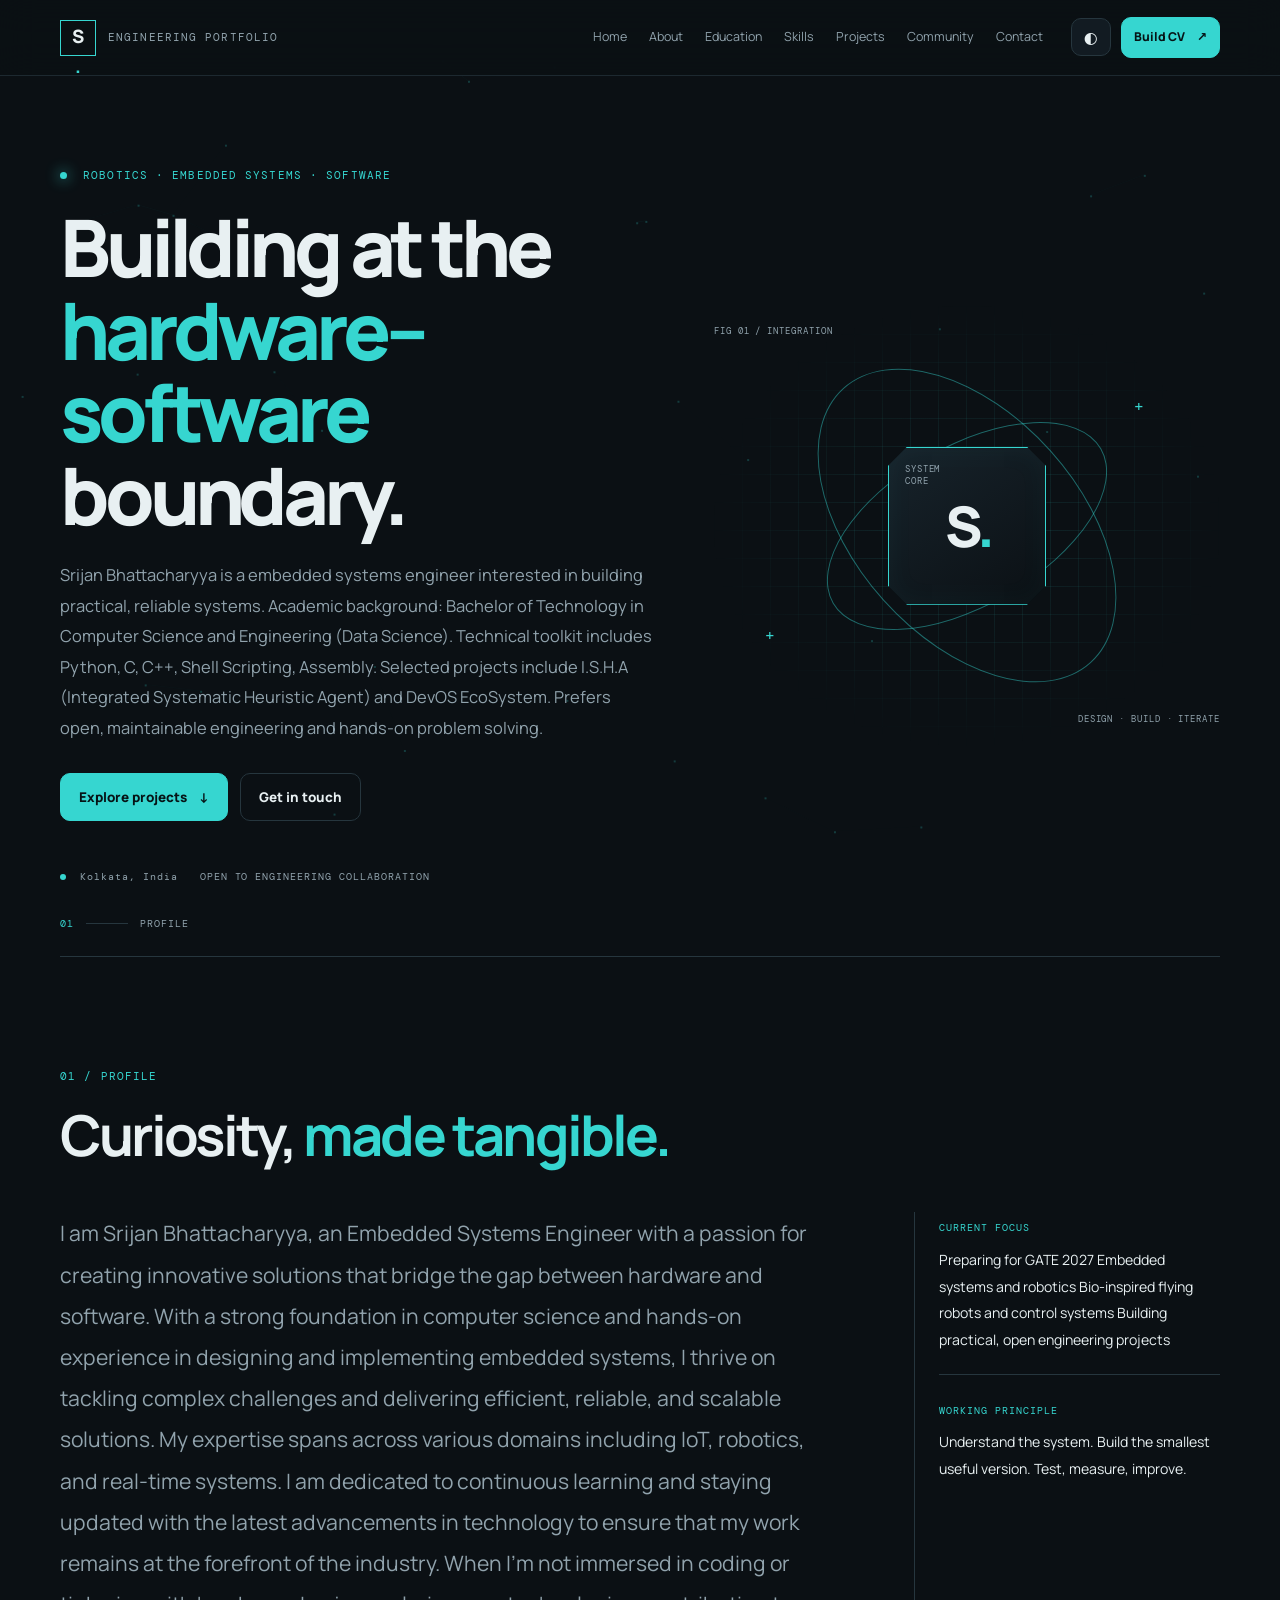
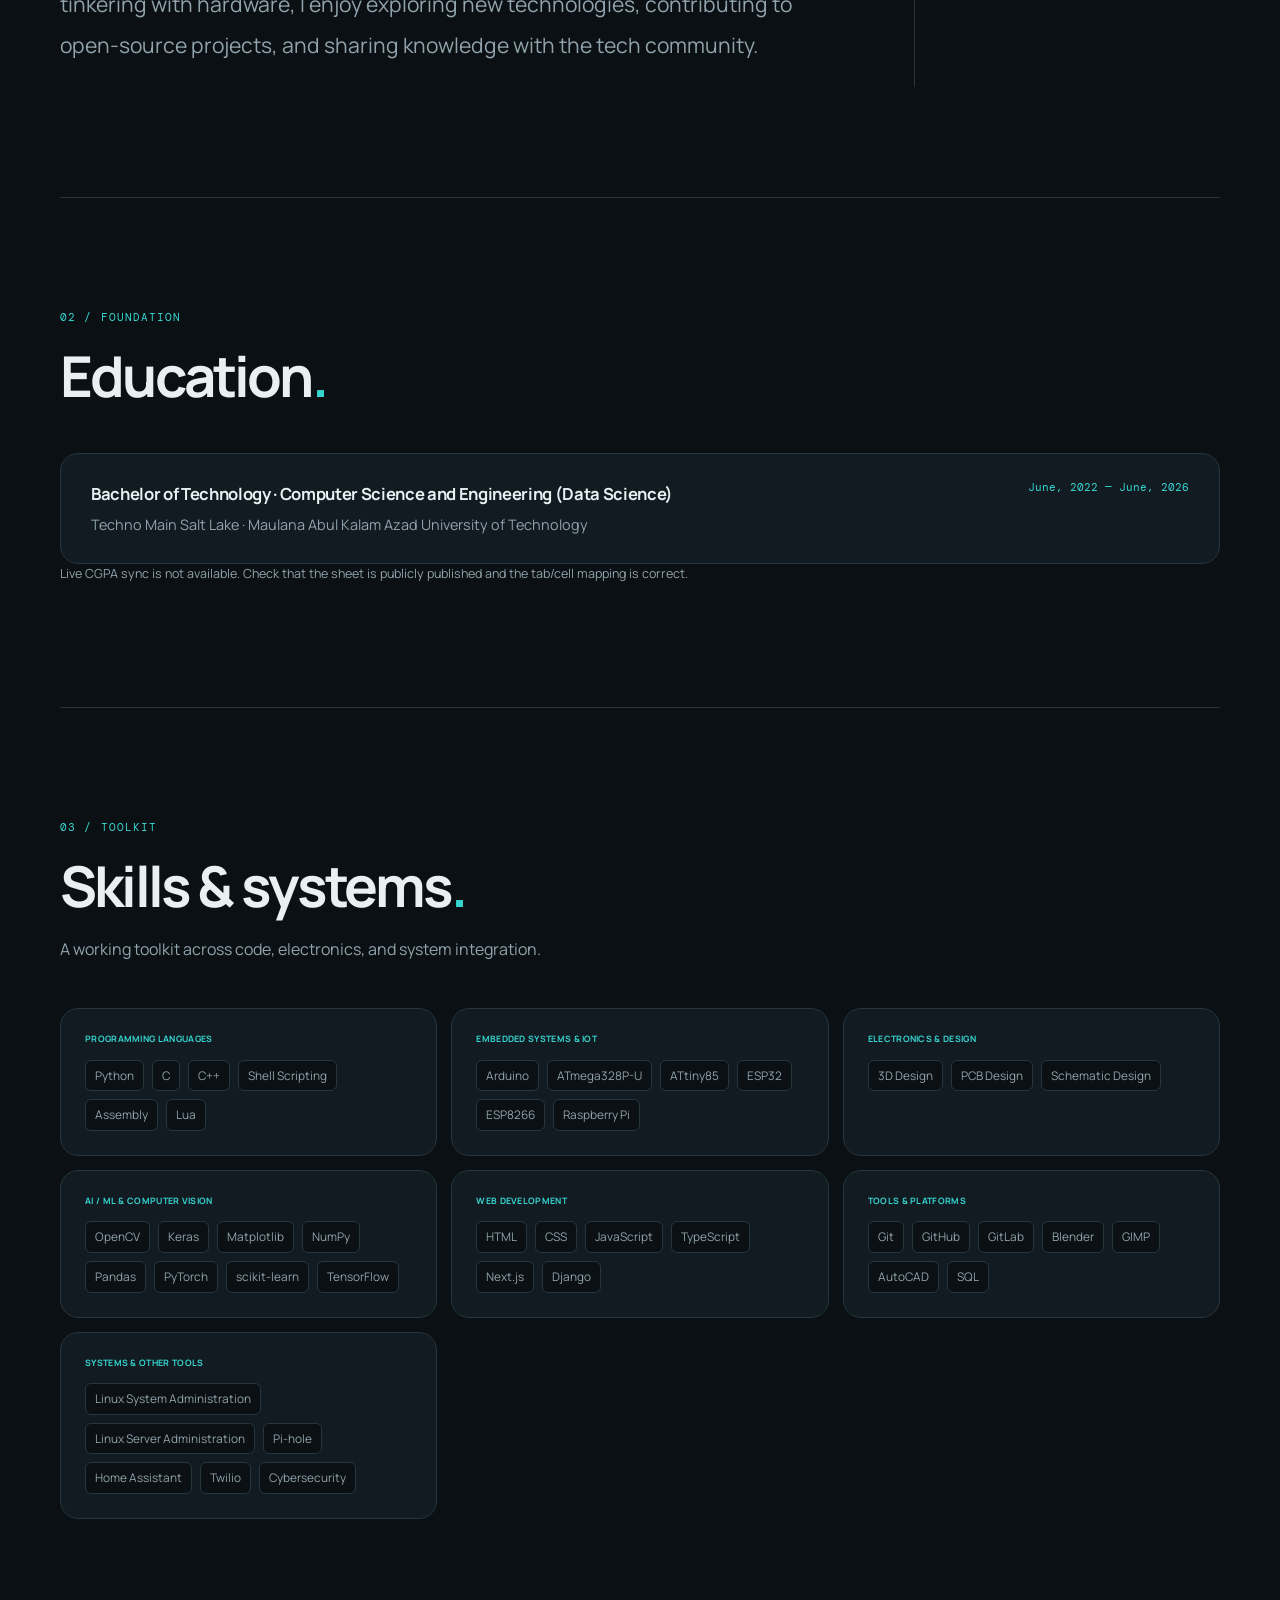
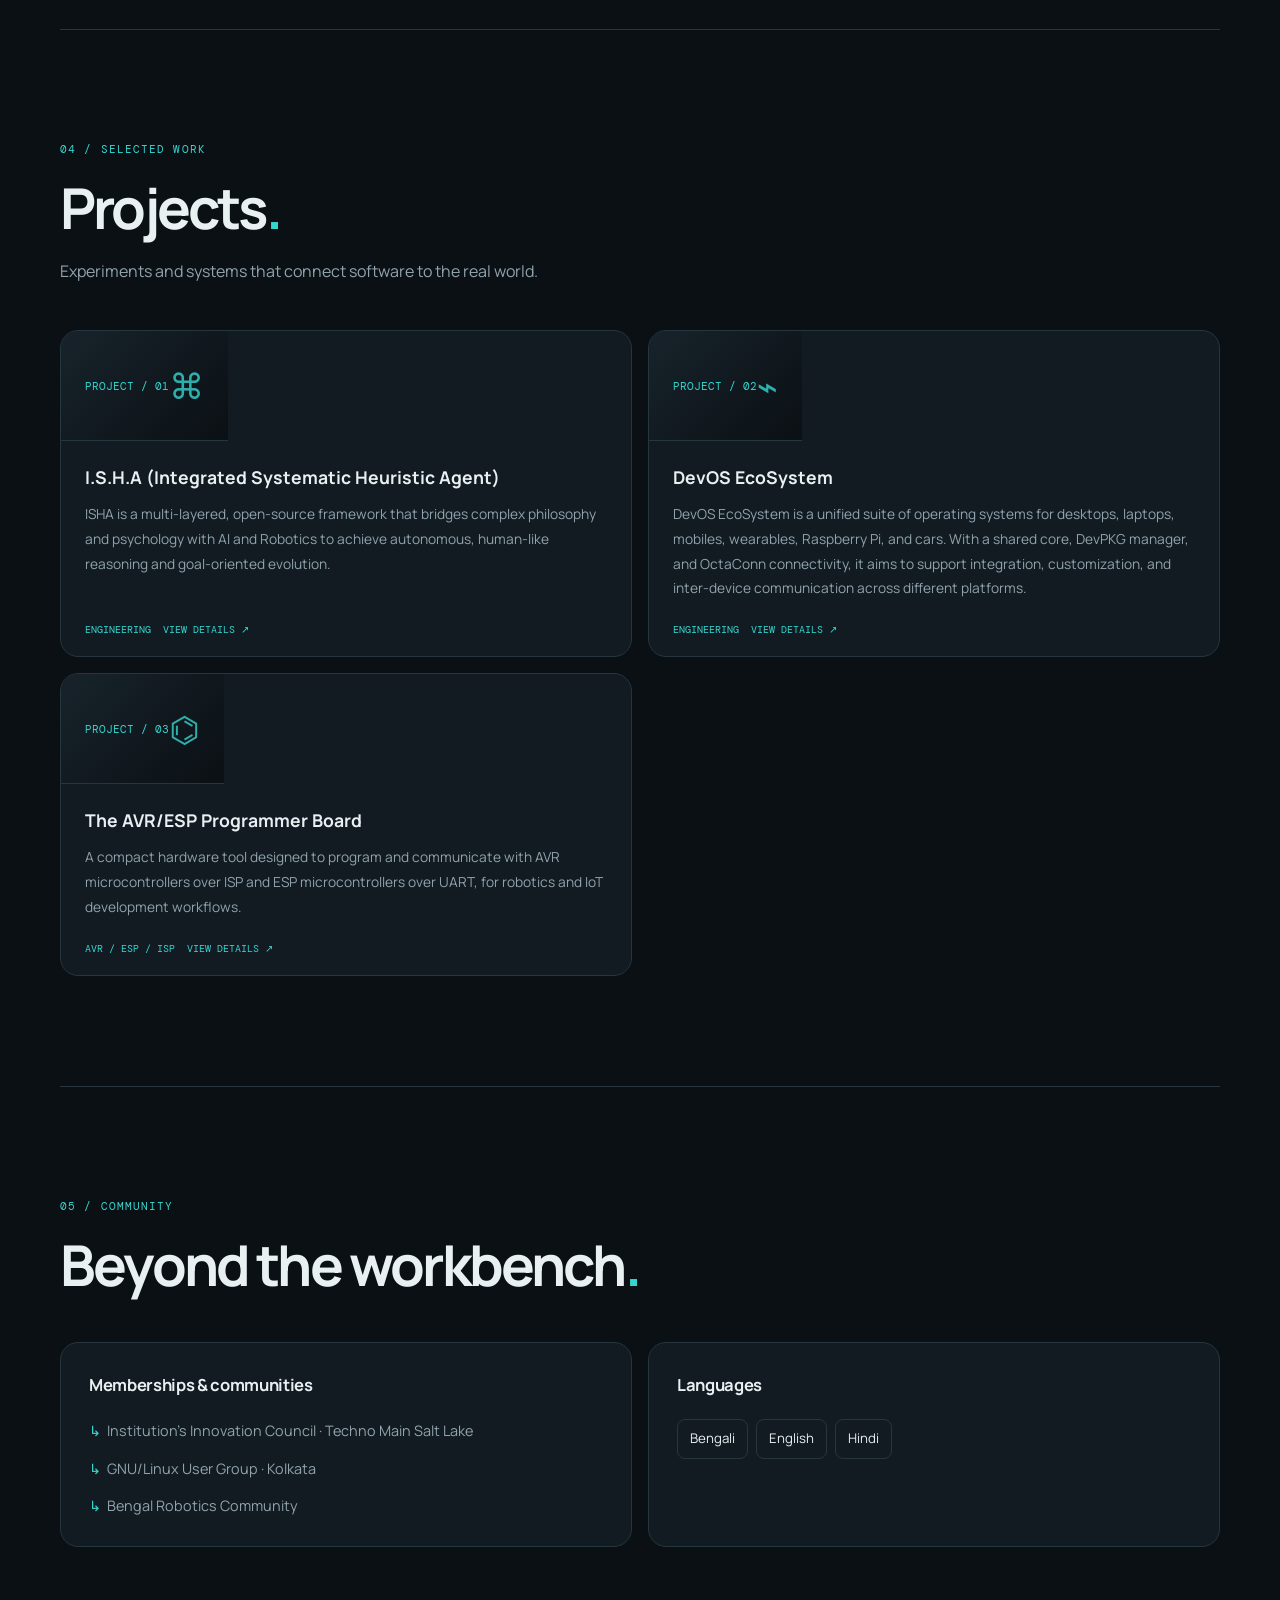
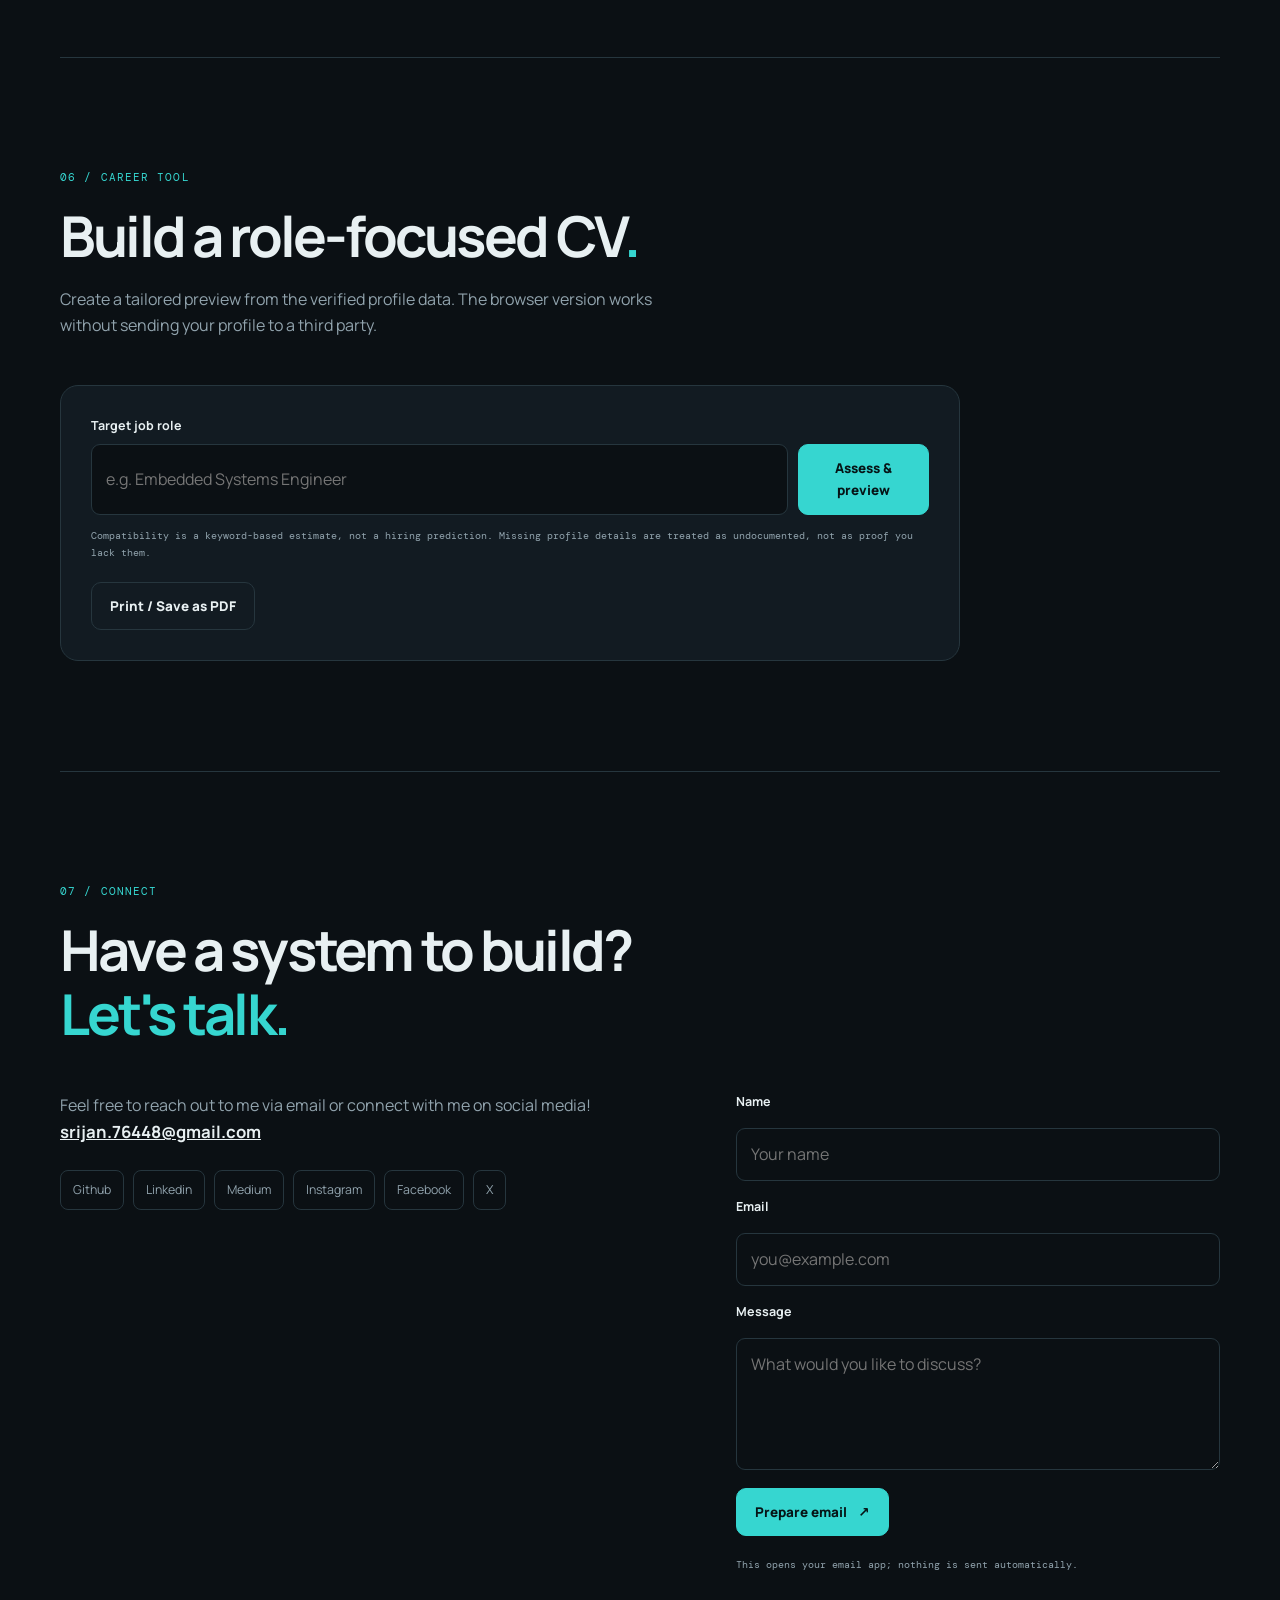
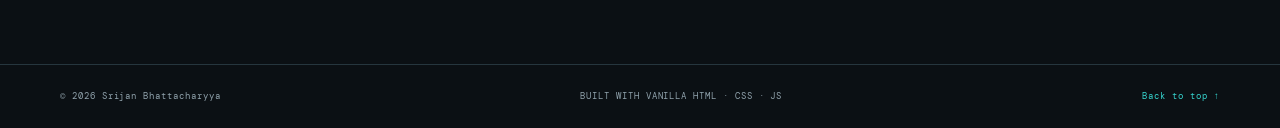
==== commit c8917235: "Add files via upload" ====
--- a/index.html
+++ b/index.html
@@ -121,16 +121,10 @@
           <p id="about-description" class="about-copy"></p>
           <div class="about-aside">
             <span class="aside-label">CURRENT FOCUS</span>
-            <p>
-              Embedded computing<br />Robotics &amp; control<br />Open
-              engineering
-            </p>
+            <p id="current-focus"></p>
             <span class="aside-rule"></span
             ><span class="aside-label">WORKING PRINCIPLE</span>
-            <p>
-              Understand the system.<br />Build the smallest useful version.<br />Test,
-              measure, improve.
-            </p>
+            <p id="working-principle"></p>
           </div>
         </div>
       </section>
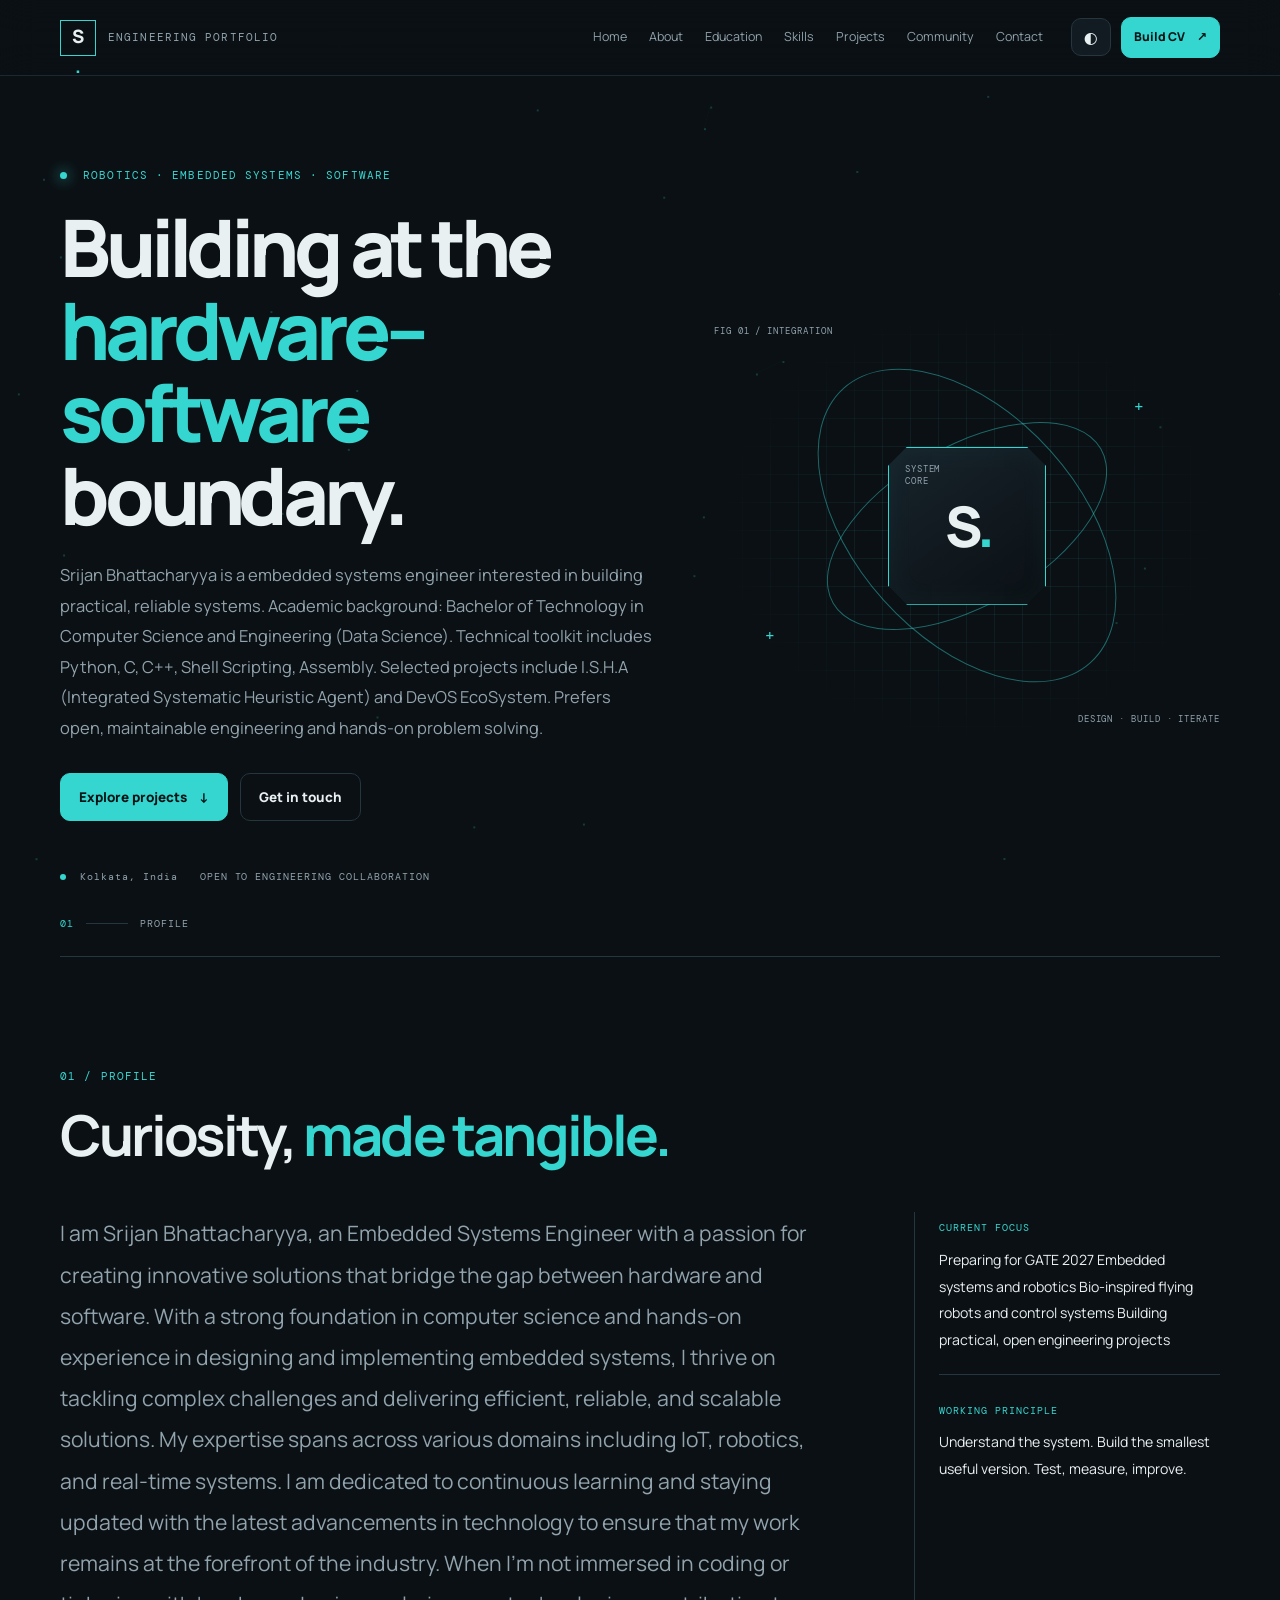
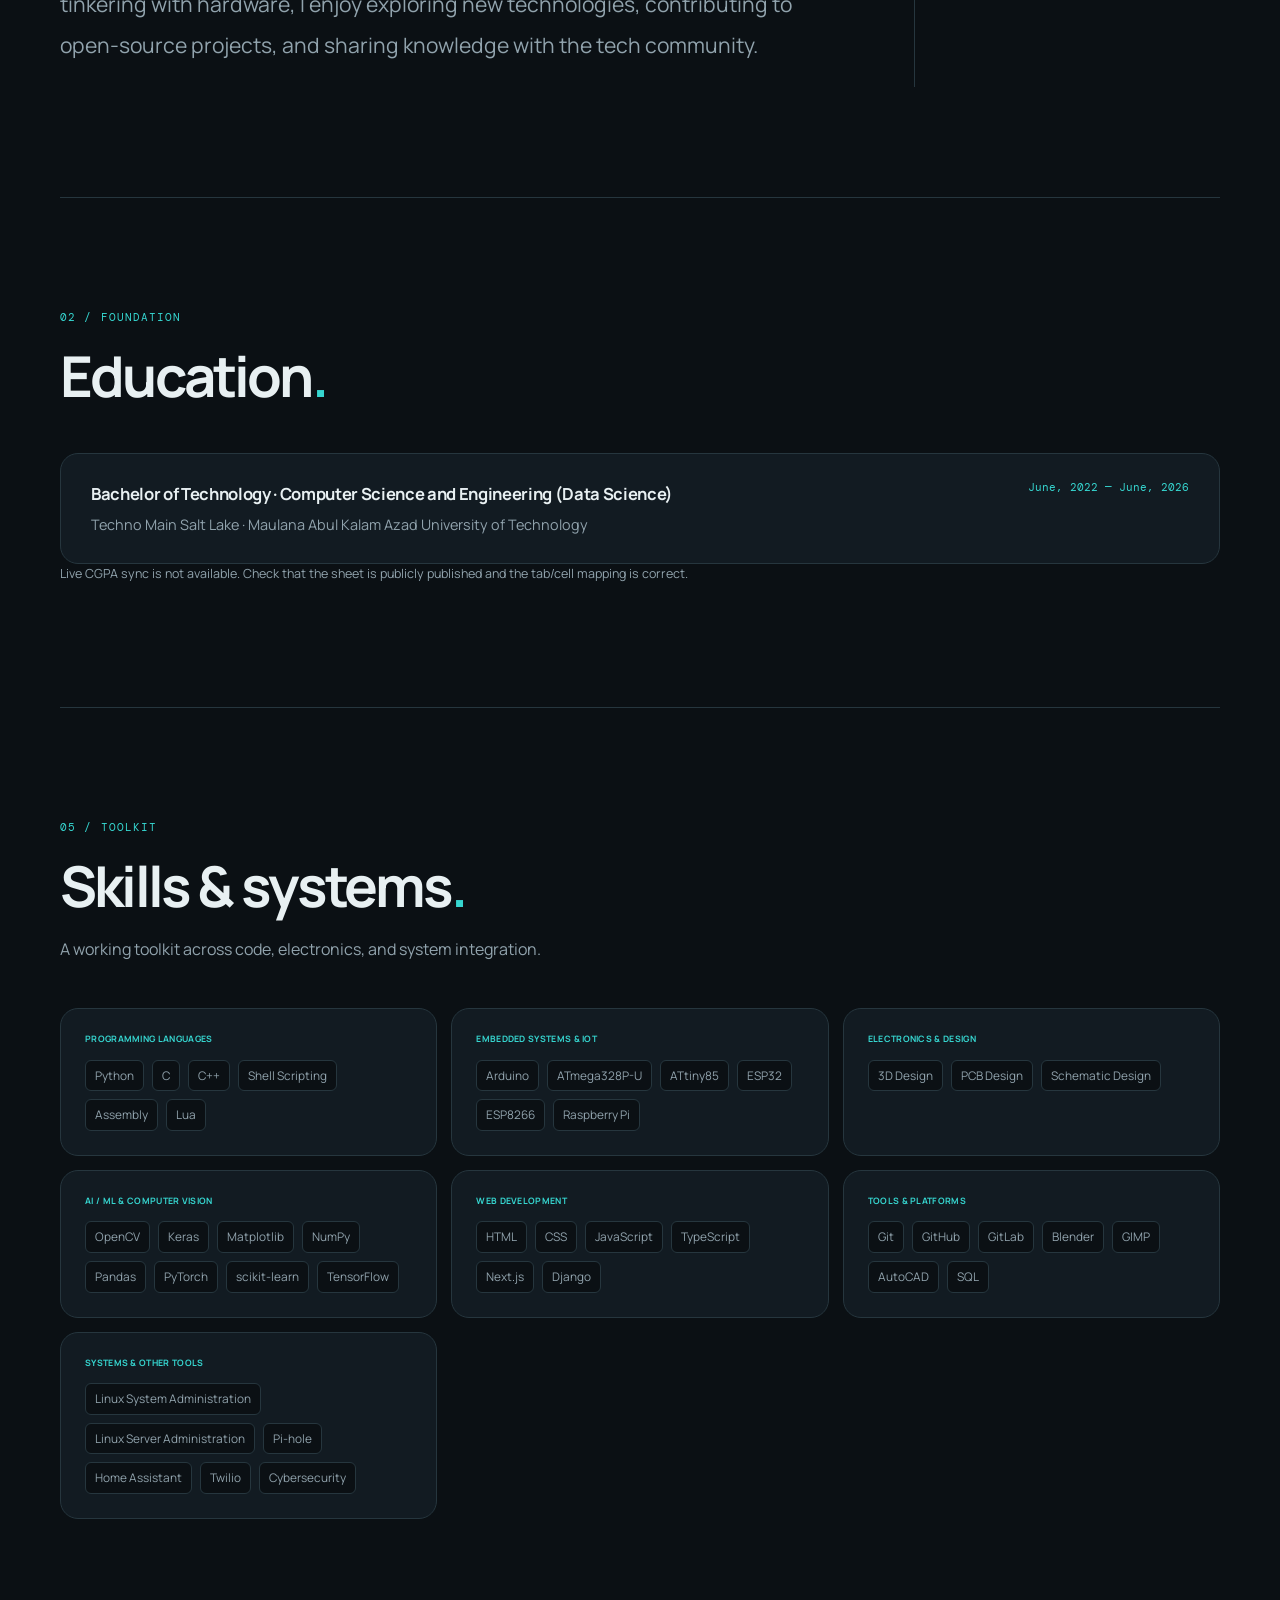
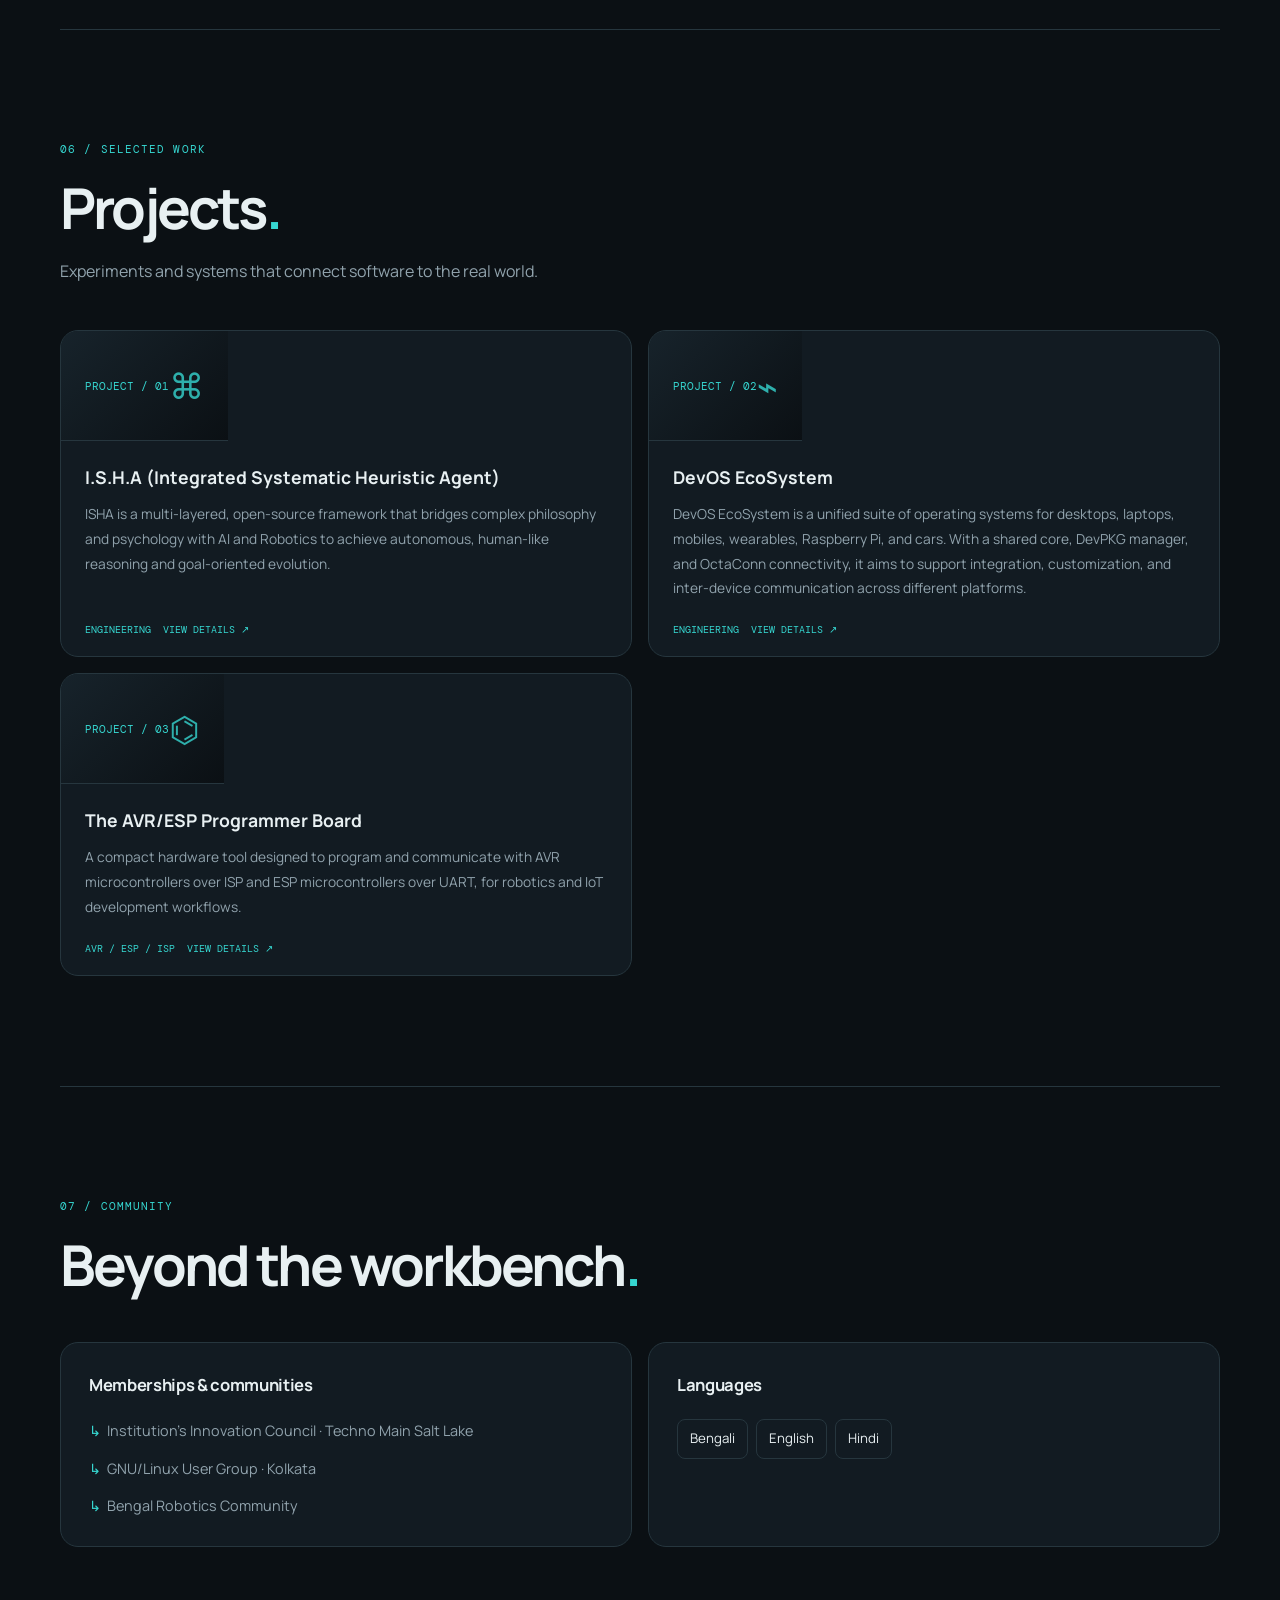
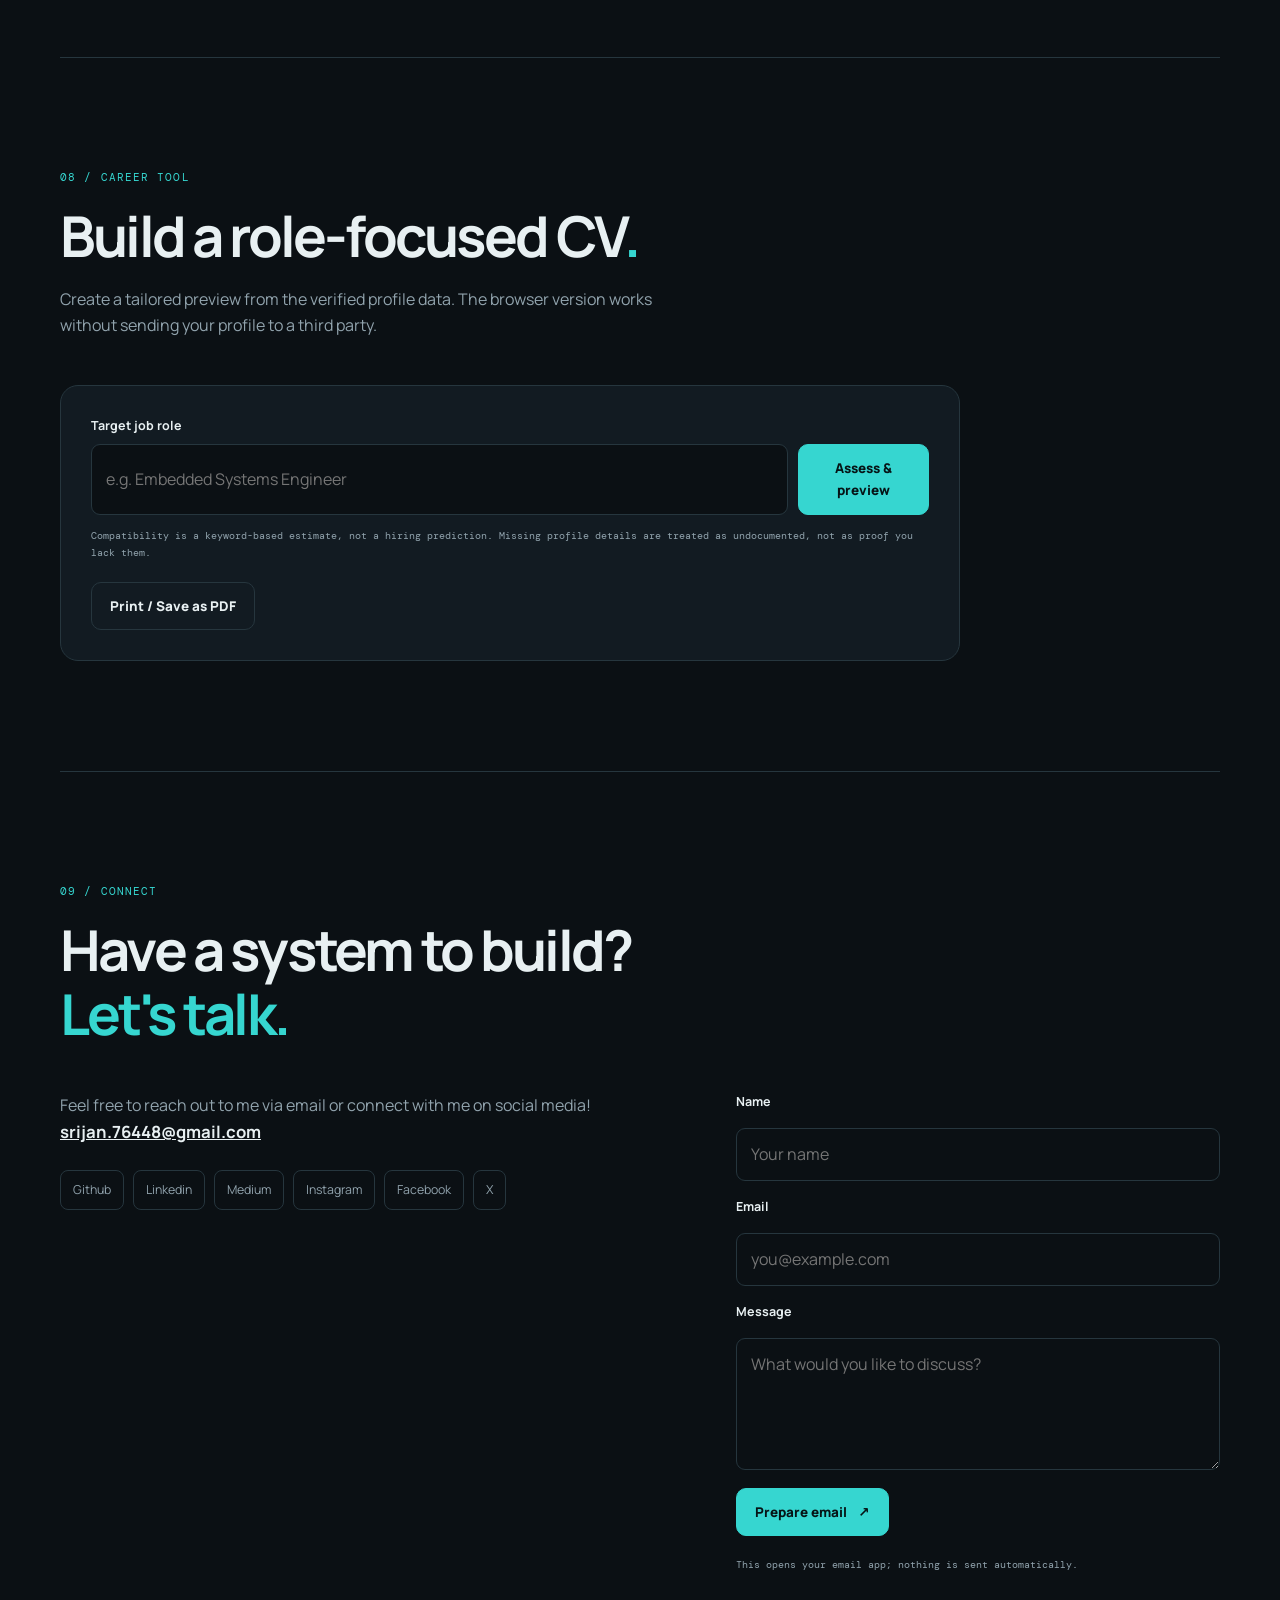
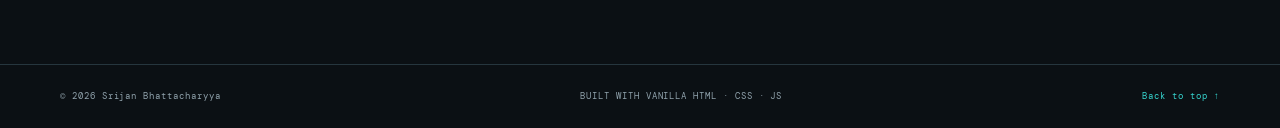
==== commit ef0d3b78: "Add files via upload" ====
--- a/index.html
+++ b/index.html
@@ -48,7 +48,8 @@
       </button>
       <nav id="site-nav" class="site-nav" aria-label="Main navigation">
         <a href="#home">Home</a><a href="#about">About</a
-        ><a href="#education">Education</a><a href="#skills">Skills</a
+        ><a href="#education">Education</a><a href="#experience">Experience</a
+        ><a href="#achievements">Achievements</a><a href="#skills">Skills</a
         ><a href="#projects">Projects</a><a href="#memberships">Community</a
         ><a href="#contact">Contact</a>
       </nav>
@@ -140,9 +141,37 @@
         <p id="academic-status" class="data-status" aria-live="polite"></p>
       </section>
 
+      <section id="experience" class="content-section section-wrap">
+        <div class="section-heading">
+          <p class="eyebrow">03 / CAREER</p>
+          <h2>Experience<span class="accent-text">.</span></h2>
+          <p class="section-intro">
+            Professional, internship, freelance, and other relevant work
+            experiences.
+          </p>
+        </div>
+        <div id="experience-list" class="education-list">
+          <p class="muted">Loading experience data…</p>
+        </div>
+      </section>
+
+      <section id="achievements" class="content-section section-wrap">
+        <div class="section-heading">
+          <p class="eyebrow">04 / MILESTONES</p>
+          <h2>Achievements<span class="accent-text">.</span></h2>
+          <p class="section-intro">
+            Academic and non-academic achievements, awards, recognitions, and
+            milestones.
+          </p>
+        </div>
+        <div id="achievements-list" class="education-list">
+          <p class="muted">Loading achievements…</p>
+        </div>
+      </section>
+
       <section id="skills" class="content-section section-wrap">
         <div class="section-heading">
-          <p class="eyebrow">03 / TOOLKIT</p>
+          <p class="eyebrow">05 / TOOLKIT</p>
           <h2>Skills &amp; systems<span class="accent-text">.</span></h2>
           <p class="section-intro">
             A working toolkit across code, electronics, and system integration.
@@ -153,7 +182,7 @@
 
       <section id="projects" class="content-section section-wrap">
         <div class="section-heading">
-          <p class="eyebrow">04 / SELECTED WORK</p>
+          <p class="eyebrow">06 / SELECTED WORK</p>
           <h2>Projects<span class="accent-text">.</span></h2>
           <p class="section-intro">
             Experiments and systems that connect software to the real world.
@@ -164,7 +193,7 @@
 
       <section id="memberships" class="content-section section-wrap">
         <div class="section-heading">
-          <p class="eyebrow">05 / COMMUNITY</p>
+          <p class="eyebrow">07 / COMMUNITY</p>
           <h2>Beyond the workbench<span class="accent-text">.</span></h2>
         </div>
         <div class="community-grid">
@@ -181,7 +210,7 @@
 
       <section id="cv-builder" class="content-section section-wrap">
         <div class="section-heading">
-          <p class="eyebrow">06 / CAREER TOOL</p>
+          <p class="eyebrow">08 / CAREER TOOL</p>
           <h2>Build a role-focused CV<span class="accent-text">.</span></h2>
           <p class="section-intro">
             Create a tailored preview from the verified profile data. The
@@ -232,7 +261,7 @@
         class="content-section section-wrap contact-section"
       >
         <div class="section-heading">
-          <p class="eyebrow">07 / CONNECT</p>
+          <p class="eyebrow">09 / CONNECT</p>
           <h2>
             Have a system to build?<br /><span class="accent-text"
               >Let's talk.</span
